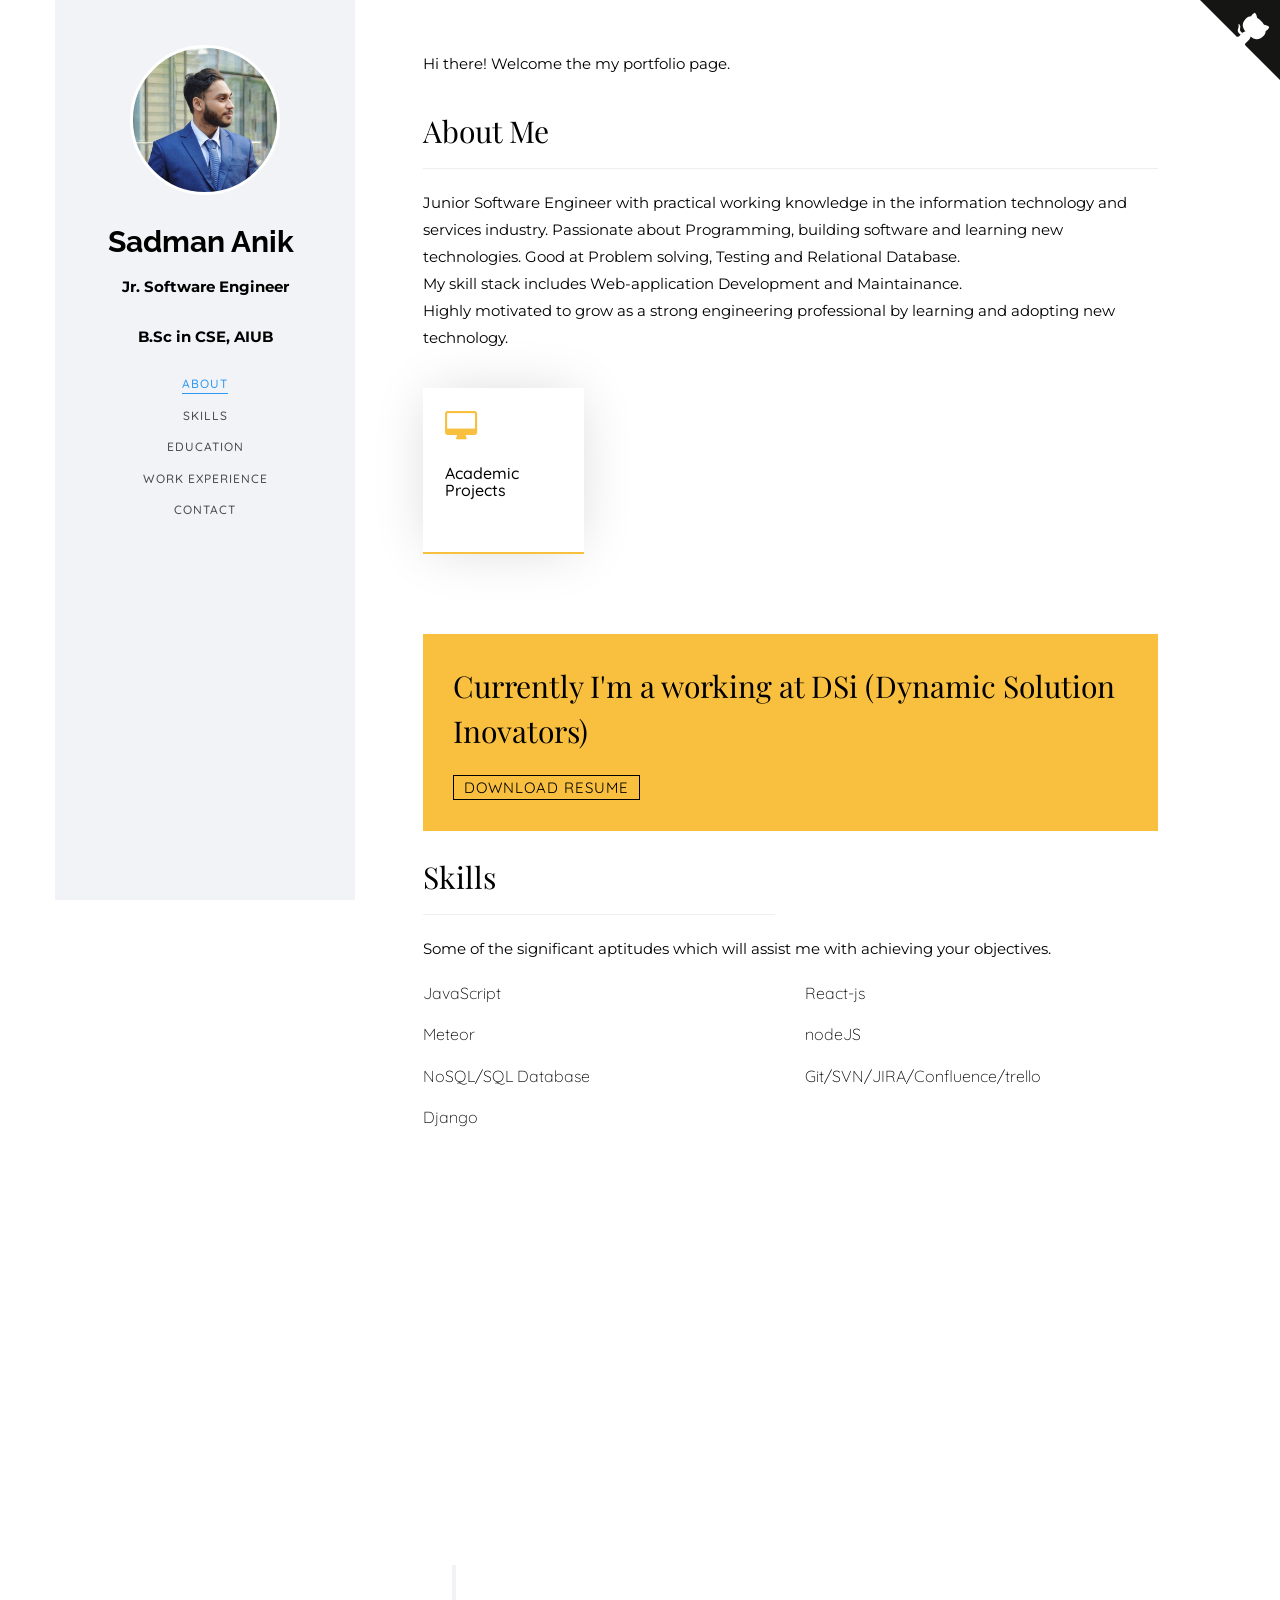
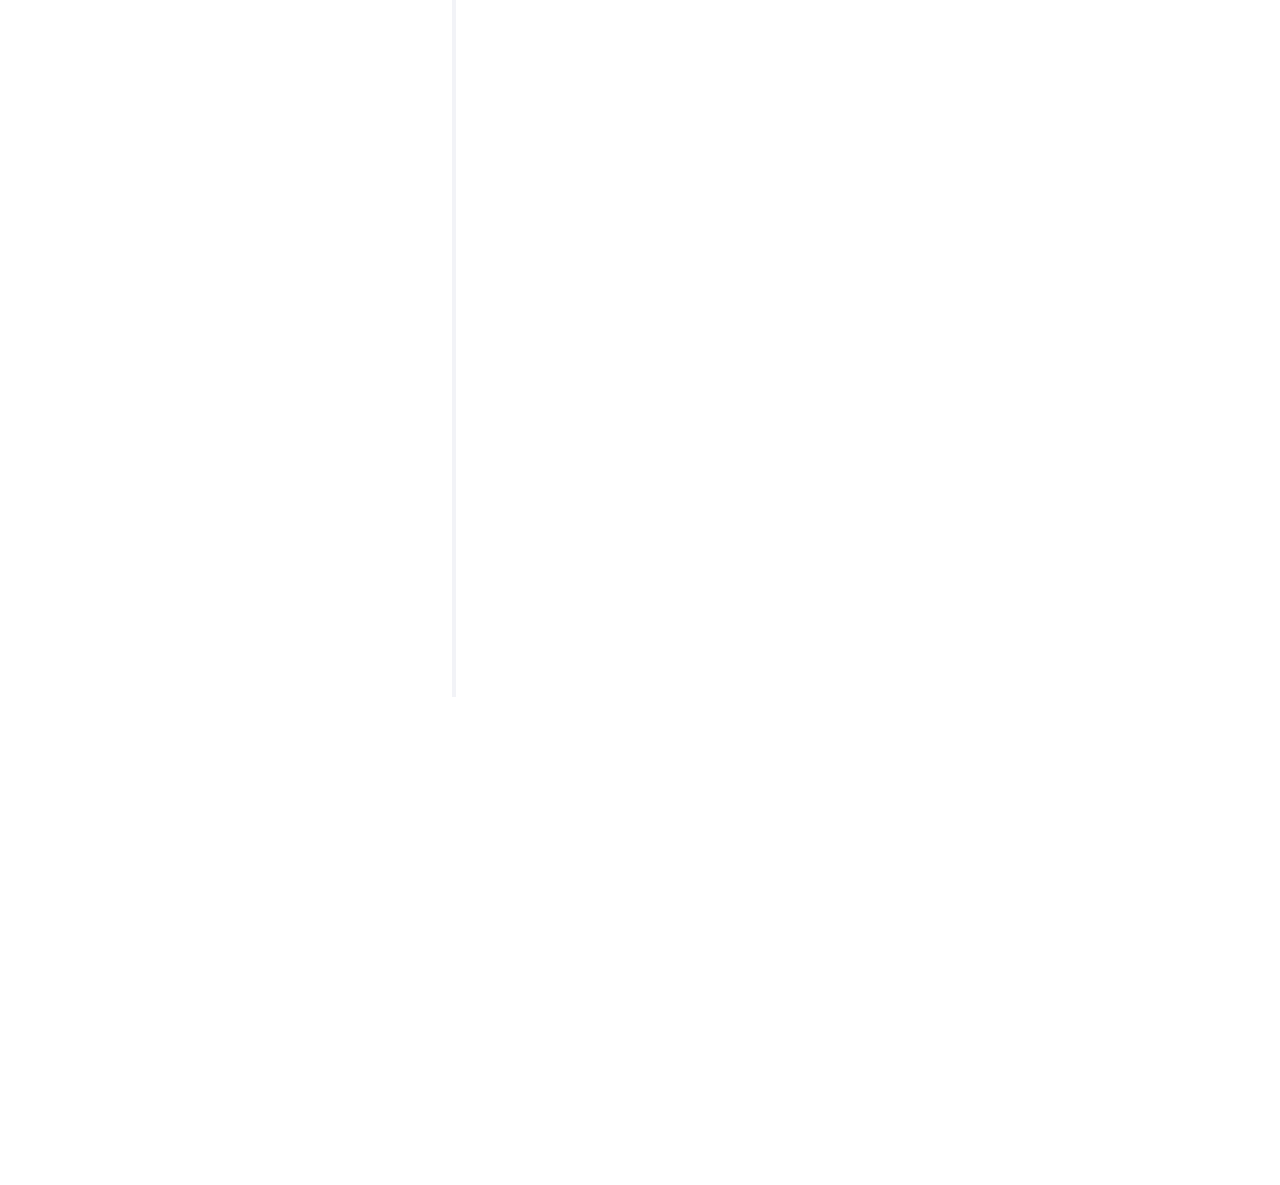
==== index.html @ 0f90f108 "Edited Version" ====
<!DOCTYPE HTML>
<html>

<head>
	<meta charset="utf-8">
	<meta http-equiv="X-UA-Compatible" content="IE=edge">
	<title>Sadman Anik - Portfolio</title>
	<meta name="viewport" content="width=device-width, initial-scale=1">
	<meta name="description" content="Portfolio webpage of Sadman Anik" />
	<meta name="keywords"
		content="portfolio,website,personal website,github,projects,computer science and engineering" />
	<meta name="author" content="Sadman Anik" />

	<!--Social Media icons-->
	<link rel="stylesheet" href="https://cdnjs.cloudflare.com/ajax/libs/font-awesome/4.7.0/css/font-awesome.min.css">

	<!-- Place favicon.ico and apple-touch-icon.png in the root directory -->
	<link rel="icon" type="image/png" href="logo.png">

	<link href="https://fonts.googleapis.com/css?family=Quicksand:300,400,500,700" rel="stylesheet">
	<link href="https://fonts.googleapis.com/css?family=Playfair+Display:400,400i,700" rel="stylesheet">
	<link href="https://fonts.googleapis.com/css?family=Montserrat|Open+Sans|Raleway&display=swap" rel="stylesheet">

	<!-- Animate.css -->
	<link rel="stylesheet" href="css/animate.css">
	<!-- Icomoon Icon Fonts-->
	<link rel="stylesheet" href="css/icomoon.css">
	<!-- Bootstrap  -->
	<link rel="stylesheet" href="css/bootstrap.css">
	<!-- Flexslider  -->
	<link rel="stylesheet" href="css/flexslider.css">
	<!-- Flaticons  -->
	<link rel="stylesheet" href="fonts/flaticon/font/flaticon.css">
	<!-- Theme style  -->
	<link rel="stylesheet" href="css/style.css">
	<!-- Modernizr JS -->
	<script src="js/modernizr-2.6.2.min.js"></script>

	<script async src="https://pagead2.googlesyndication.com/pagead/js/adsbygoogle.js"></script>
	<script>
		(adsbygoogle = window.adsbygoogle || []).push({
			google_ad_client: "ca-pub-5825421732371893",
			enable_page_level_ads: true
		});
	</script>

</head>

<body>
	<div id="colorlib-page">
		<div class="container-wrap">
			<a href="#" class="js-colorlib-nav-toggle colorlib-nav-toggle" data-toggle="collapse" data-target="#navbar"
				aria-expanded="false" aria-controls="navbar"><i></i></a>

			<!----Side bar--->
			<aside id="colorlib-aside" role="complementary" class="border js-fullheight">
				<div class="text-center">
					<div class="author-img" style="background-image: url(images/IMG_-wl1xai.jpg);"></div>
					<h1 id="colorlib-logo"><a href="https://sadmananik.github.io">Sadman Anik</a></h1>
					<p><strong>Jr. Software Engineer</strong></p>
					<p><strong>B.Sc in CSE, AIUB</strong></p>
				</div>
				<nav id="colorlib-main-menu" role="navigation" class="navbar">
					<div id="navbar" class="collapse">
						<ul>
							<li><a href="#" data-nav-section="about">About</a></li>
							<li><a href="#" data-nav-section="skills">Skills</a></li>
							<li><a href="#" data-nav-section="education">Education</a></li>
							<li><a href="#" data-nav-section="experience">Work Experience</a></li>
							<li><a href="#" data-nav-section="contact">Contact</a></li>
						</ul>
					</div>
				</nav>
			</aside>

			<!--- Github ribbon ----------->
			<a href="https://github.com/shafiulshaon" class="github-corner" aria-label="View source on GitHub"><svg
					width="80" height="80" viewBox="0 0 250 250"
					style="fill:#151513; color:#fff; position: absolute; top: 0; border: 0; right: 0;"
					aria-hidden="true">
					<path d="M0,0 L115,115 L130,115 L142,142 L250,250 L250,0 Z"></path>
					<path
						d="M128.3,109.0 C113.8,99.7 119.0,89.6 119.0,89.6 C122.0,82.7 120.5,78.6 120.5,78.6 C119.2,72.0 123.4,76.3 123.4,76.3 C127.3,80.9 125.5,87.3 125.5,87.3 C122.9,97.6 130.6,101.9 134.4,103.2"
						fill="currentColor" style="transform-origin: 130px 106px;" class="octo-arm"></path>
					<path
						d="M115.0,115.0 C114.9,115.1 118.7,116.5 119.8,115.4 L133.7,101.6 C136.9,99.2 139.9,98.4 142.2,98.6 C133.8,88.0 127.5,74.4 143.8,58.0 C148.5,53.4 154.0,51.2 159.7,51.0 C160.3,49.4 163.2,43.6 171.4,40.1 C171.4,40.1 176.1,42.5 178.8,56.2 C183.1,58.6 187.2,61.8 190.9,65.4 C194.5,69.0 197.7,73.2 200.1,77.6 C213.8,80.2 216.3,84.9 216.3,84.9 C212.7,93.1 206.9,96.0 205.4,96.6 C205.1,102.4 203.0,107.8 198.3,112.5 C181.9,128.9 168.3,122.5 157.7,114.1 C157.9,116.9 156.7,120.9 152.7,124.9 L141.0,136.5 C139.8,137.7 141.6,141.9 141.8,141.8 Z"
						fill="currentColor" class="octo-body"></path>
				</svg></a>
			<style>
				.github-corner:hover .octo-arm {
					animation: octocat-wave 560ms ease-in-out
				}

				@keyframes octocat-wave {

					0%,
					100% {
						transform: rotate(0)
					}

					20%,
					60% {
						transform: rotate(-25deg)
					}

					40%,
					80% {
						transform: rotate(10deg)
					}
				}

				@media (max-width:500px) {
					.github-corner:hover .octo-arm {
						animation: none
					}

					.github-corner .octo-arm {
						animation: octocat-wave 560ms ease-in-out
					}
				}
			</style>

			<!----- main page--------->
			<div id="colorlib-main">

				<!-------------------Intro--------------->
				<section class="colorlib-about" data-section="about">
					<div class="colorlib-narrow-content">
						<div class="row">
							<div class="col-md-12">
								<div class="row row-bottom-padded-sm animate-box" data-animate-effect="fadeInLeft">
									<div class="col-md-12" style="margin-bottom: -30px">
										<p style="margin-top: 20px;">Hi there! Welcome the my portfolio page.</p>
									</div>
								</div>
							</div>
						</div>
					</div>
				</section>

				<!---------------About me---------------------->
				<section class="colorlib-about" data-section="about">
					<div class="colorlib-narrow-content">
						<div class="row">
							<div class="col-md-12">
								<div class="row row-bottom-padded-sm animate-box" data-animate-effect="fadeInLeft">
									<div class="col-md-12">
										<div class="about-desc">
											<h2>About Me</h2>
											<hr>
											<p>Junior Software Engineer with practical working knowledge in the
												information technology and services industry.
												Passionate about Programming, building software and learning new
												technologies.
												Good at Problem solving, Testing and Relational Database.

												<br>My skill stack includes Web-application Development and Maintainance.
												<br>Highly motivated to grow as a strong engineering professional by
												learning and adopting new technology.</p>
										</div>
									</div>
								</div>
								<div class="row">
									<!-- <div class="col-md-3 animate-box" data-animate-effect="fadeInRight">
										<a href="pro-projects/pro-projects.html" target="_blank">
											<div class="services color-2">
												<span class="icon2"><i class="fa fa-code"></i></span>
												<h3>Professional Projects</h3>
											</div>
										</a>
									</div> -->
									<div class="col-md-3 animate-box" data-animate-effect="fadeInRight">
										<a href="aca-projects/aca-projects.html" target="_blank">
											<div class="services color-3">
												<span class="icon2"><i class="fa fa-desktop"></i></span>
												<h3>Academic Projects</h3>
											</div>
										</a>
									</div>
<!-- 									<div class="col-md-3 animate-box" data-animate-effect="fadeInRight">
										<a href="achievements/achievements.html" target="_blank">
											<div class="services color-4">
												<span class="icon2"><i class="fa fa-trophy"></i></span>
												<h3>All <br> Achievements</h3>
											</div>
										</a>
									</div> -->
									<!-- <div class="col-md-3 animate-box" data-animate-effect="fadeInRight">
										<a href="ml/ml.html" target="_blank">
											<div class="services color-1">
												<span class="icon2"><i class="fa fa-user"></i></span>
												<h3>Machine Learning</h3>
											</div>
										</a>
									</div> -->
								</div>
								<div class="row">
									<div class="col-md-12 animate-box" data-animate-effect="fadeInLeft">
										<div class="hire">
											<h2>Currently I'm a working at DSi (Dynamic Solution Inovators)</h2>
											<a href="Resume_sadmananik.pdf" class="btn-hire"
												style="text-align: center;" target="_blank">Download Resume</a>
										</div>
									</div>
								</div>
							</div>
						</div>
					</div>
				</section>

				<!------Skills---------------->

				<section class="colorlib-skills" data-section="skills">
					<div class="colorlib-narrow-content">
						<div class="row">
							<div class="col-md-6 col-md-offset-3 col-md-pull-3 animate-box"
								data-animate-effect="fadeInLeft">
								<!--	<span class="heading-meta">My Specialty</span> -->
								<h2>Skills</h2>
								<hr>
							</div>
						</div>
						<p>Some of the significant aptitudes which will assist me with achieving your objectives.</p>
						<div class="row">
							<div class="col-md-6 animate-box" data-animate-effect="fadeInLeft">
								<div class="progress-wrap">
									<h3>JavaScript</h3>
									<!-- <div class="progress">
										<div class="progress-bar color-1" role="progressbar" aria-valuenow="75"
											aria-valuemin="0" aria-valuemax="100" style="width:75%">
											<span>75%</span>
										</div>
									</div> -->
								</div>
							</div>
							<div class="col-md-6 animate-box" data-animate-effect="fadeInRight">
								<div class="progress-wrap">
									<h3>React-js</h3>
									<!-- <div class="progress">
										<div class="progress-bar color-2" role="progressbar" aria-valuenow="70"
											aria-valuemin="0" aria-valuemax="100" style="width:70%">
											<span>70%</span>
										</div>
									</div> -->
								</div>
							</div>
							<div class="col-md-6 animate-box" data-animate-effect="fadeInLeft">
								<div class="progress-wrap">
									<h3>Meteor</h3>
									<!-- <div class="progress">
										<div class="progress-bar color-3" role="progressbar" aria-valuenow="85"
											aria-valuemin="0" aria-valuemax="100" style="width:85%">
											<span>85%</span>
										</div>
									</div> -->
								</div>
							</div>
							<div class="col-md-6 animate-box" data-animate-effect="fadeInRight">
								<div class="progress-wrap">
									<h3>nodeJS</h3>
									<!-- <div class="progress">
										<div class="progress-bar color-4" role="progressbar" aria-valuenow="60"
											aria-valuemin="0" aria-valuemax="100" style="width:60%">
											<span>60%</span>
										</div>
									</div> -->
								</div>
							</div>
							<div class="col-md-6 animate-box" data-animate-effect="fadeInRight">
								<div class="progress-wrap">
									<h3>NoSQL/SQL Database</h3>
									<!-- <div class="progress">
										<div class="progress-bar color-6" role="progressbar" aria-valuenow="60"
											aria-valuemin="0" aria-valuemax="100" style="width:60%">
											<span>60%</span>
										</div>
									</div> -->
								</div>
							</div>
							<div class="col-md-6 animate-box" data-animate-effect="fadeInLeft">
								<div class="progress-wrap">
									<h3>Git/SVN/JIRA/Confluence/trello</h3>
									<!-- <div class="progress">
										<div class="progress-bar color-7" role="progressbar" aria-valuenow="90"
											aria-valuemin="0" aria-valuemax="100" style="width:90%">
											<span>90%</span>
										</div>
									</div> -->
								</div>
							</div>
							<div class="col-md-6 animate-box" data-animate-effect="fadeInRight">
								<div class="progress-wrap">
									<h3>Django</h3>
									<!-- <div class="progress">
										<div class="progress-bar color-3" role="progressbar" aria-valuenow="60"
											aria-valuemin="0" aria-valuemax="100" style="width:60%">
											<span>60%</span>
										</div>
									</div> -->
								</div>
							</div>
							<div class="col-md-6 animate-box" data-animate-effect="fadeInRight">
								<div class="progress-wrap">
									<h3>PHP</h3>
									<!-- <div class="progress">
										<div class="progress-bar color-3" role="progressbar" aria-valuenow="60"
											aria-valuemin="0" aria-valuemax="100" style="width:60%">
											<span>60%</span>
										</div>
									</div> -->
								</div>
							</div>
							<div class="col-md-6 animate-box" data-animate-effect="fadeInLeft">
								<div class="progress-wrap">
									<h3>C#</h3>
									<!-- <div class="progress">
										<div class="progress-bar color-5" role="progressbar" aria-valuenow="60"
											aria-valuemin="0" aria-valuemax="100" style="width:60%">
											<span>60%</span>
										</div>
									</div> -->
								</div>
							</div>
							<div class="col-md-6 animate-box" data-animate-effect="fadeInRight">
								<div class="progress-wrap">
									<h3>Java</h3>
									<!-- <div class="progress">
										<div class="progress-bar color-3" role="progressbar" aria-valuenow="60"
											aria-valuemin="0" aria-valuemax="100" style="width:60%">
											<span>60%</span>
										</div>
									</div> -->
								</div>
							</div>
						</div>
					</div>
				</section>


				<!---------Education----------------->

				<section class="colorlib-education" data-section="education">
					<div class="colorlib-narrow-content">
						<div class="row">
							<div class="col-md-6 col-md-offset-3 col-md-pull-3 animate-box"
								data-animate-effect="fadeInLeft">
								<h2>Education</h2>
								<hr>
							</div>
						</div>
						<div class="row">
							<div class="col-md-12 animate-box" data-animate-effect="fadeInLeft">
								<div class="fancy-collapse-panel">
									<div class="panel-group" id="accordion" role="tablist" aria-multiselectable="true">
										<div class="panel panel-default">
											<div class="panel-heading" role="tab" id="headingTwo">
												<h4 class="panel-title">
													<a class="collapsed" data-toggle="collapse" data-parent="#accordion"
														href="#collapseTwo" aria-expanded="false"
														aria-controls="collapseTwo">Bachelor Degree of Computer Science
														& Engineering
													</a>
												</h4>
											</div>
											<div id="collapseTwo" class="panel-collapse collapse" role="tabpanel"
												aria-labelledby="headingTwo">
												<div class="panel-body">
													<p>I have received my BSc degree in Computer Science and Engineering
														from <strong><a href="https://www.aiub.edu/">American
																International University-Bangladesh</a></strong>
														<br>
														<li>CGPA <strong> 3.83</strong> out of <strong>4.00</strong>
														</li>
														<li>Completed <strong>148</strong> credits
														</li>
														<li><strong>Graduated in</strong>  in AIUB 19th Convocation
														</li>
													</p>
												</div>
											</div>
										</div>

										<div class="panel panel-default">
											<div class="panel-heading" role="tab" id="headingFive">
												<h4 class="panel-title">
													<a class="collapsed" data-toggle="collapse" data-parent="#accordion"
														href="#collapseFive" aria-expanded="false"
														aria-controls="collapseFive">Secondary & Higher Secondary
														Education
													</a>
												</h4>
											</div>
											<div id="collapseFive" class="panel-collapse collapse" role="tabpanel"
												aria-labelledby="headingFive">
												<div class="panel-body">
													<p>Completed Higher Secondary (HSC) Level Education from Science <strong>
															Birshreshtha Munshi Abdur Rouf Public College</strong> under Dhaka
														Board
														major in Physics,
														Chemistry and Higher-Mathematics in the year of 2014.

														<br>
														<li>GPA <strong> 5.00</strong> out of <strong>5.00</strong>
														</li>

													</p>
													<p>Completed Secondary (SSC) Level Education from Science <strong>
															Dhamrai Hardinge High School, Dhamrai, Savar</strong> under Dhaka
														Board in 2012.

														<br>
														<li>GPA <strong> 5.00</strong> out of <strong>5.00</strong>
														</li>
													</p>

												</div>
											</div>
										</div>
									</div>
								</div>
							</div>
						</div>
					</div>
				</section>

				<!--------------Work Experience----------->

				<section class="colorlib-experience" data-section="experience">
					<div class="colorlib-narrow-content">
						<div class="row">
							<div class="col-md-6 col-md-offset-3 col-md-pull-3 animate-box"
								data-animate-effect="fadeInLeft">
								<h2>Work Experience</h2>
								<hr>
							</div>
						</div>
						<div class="row">
							<div class="col-md-12">
								<div class="timeline-centered">
								
							
									<article class="timeline-entry animate-box" data-animate-effect="fadeInRight">
										<div class="timeline-entry-inner">
											<div class="timeline-icon color-2">
												<i class="fa fa-globe"></i>
											</div>
											<div class="timeline-label">
												<h2><a href="http://dsinnovators.com/">Dynamic Solution Innovators Ltd.</a>
													<span>October 2019 - Current</span>
												</h2>
												<p><strong>Jr. Software Engineer</strong><br>
													<i>Duties/Responsibilities:</i><br>
													1. Development new requirement feature and maintanance.<br>
													2. Documented design document and release note using confluence.<br>
													3. Reviewed other team member's code to get a better sense.<br>
													4. Maintain work hour using JIRA. <br>
													5. Commit code using SVN version-control system. <br>
													6. Deploy and maintain project in internal server.
												</p>
												<p></p>
											</div>
										</div>
									</article>

									<article class="timeline-entry animate-box" data-animate-effect="fadeInRight">
										<div class="timeline-entry-inner">

											<div class="timeline-icon color-5">
												<i class="fa fa-user"></i>
											</div>

											<div class="timeline-label">
												<h2><a href="http://www.prolificanalyticsinc.com/">Prolific
														Analytics</a> <span>May 2019 - September
														2019</span></h2>
												<p><strong>Jr. Software Engineer</strong><br>
													<i>Duties/Responsibilities:</i><br>
													1. Development of back-end API applications and services using node.js and python.<br>
													2. Development of technical specifications and coding documentations
													for the projects.<br>
													3. Working with Business Analyst and Architects to develop
													applications based on project requirements.<br>
													4. Implementing the best coding practices to improve project
													effectiveness.<br>
													5. Participation in creating project plan and release plan.<br>
													6. Coordination with Tester to test and debug software applications.
												</p>
												<p></p>
											</div>
										</div>
									</article>

									<article class="timeline-entry begin animate-box"
										data-animate-effect="fadeInBottom">
										<div class="timeline-entry-inner">
											<div class="timeline-icon color-none">
											</div>
										</div>
									</article>
								</div>
							</div>
						</div>
					</div>
				</section>


				<!--------Contact---------->

				<section class="colorlib-contact" data-section="contact">
					<div class="colorlib-narrow-content">
						<div class="row">
							<div class="col-md-12">
								<div class="row row-bottom-padded-sm animate-box" data-animate-effect="fadeInLeft">
									<h2>Contact</h2>
									<hr>
									<p>For any further communication, please do not hesitate to contact me and
										send me an email
										at <strong><a
												href="mailto: shafiulshaon@gmail.com">sadmananik1@gmail.com</a></strong>
									</p>
								</div>
							</div>
						</div>
					</div>
				</section>


				<!------------Footer------------->

				<section class="colorlib-footer" data-section="footer">
					<div class="colorlib-narrow-content">
						<div class="row">
							<div class="col-md-12">
								<div class="row row-bottom-padded-sm animate-box" data-animate-effect="fadeInLeft">
									<div class="hire">
										<p style="text-align: center">
											<strong>Thank you for visiting my
												profile!</strong><br>
											You can also find me in the following
											media,</p>
										<div align=center>
											<!-- <link href="https://fonts.googleapis.com/css?family=Cookie"
												rel="stylesheet"><a class="bmc-button" target="_blank"
												href="https://www.buymeacoffee.com/r194dME8y"><img
													src="https://bmc-cdn.nyc3.digitaloceanspaces.com/BMC-button-images/BMC-btn-logo.svg"
													alt="Buy me a coffee"><span style="margin-left:5px">Buy me a
													coffee</span></a>
											<br><br> -->
											<p style="font-size: 30px; margin-bottom: 0px;">
												<a href="https://www.linkedin.com/in/sadman-anik/"
													style="color: black;" class="fa fa-linkedin"></a>
												&nbsp;&nbsp;&nbsp;&nbsp;
												<a href="https://github.com/sadmananik" style="color: black;"
													class="fa fa-github"></a> &nbsp;&nbsp;&nbsp;&nbsp;
												<a href="https://gitlab.com/sadmananik" style="color: black;"
													class="fa fa-gitlab"></a>
												&nbsp;&nbsp;&nbsp;&nbsp;
												<a href="https://www.facebook.com/sadman.anik2" style="color: black;"
													class="fa fa-facebook"></a></p>
										</div>
										<p style="text-align: center; margin-bottom: -20px;"><strong>2020 &copy; Sadman
												Anik</strong></p>
									</div>
								</div>
							</div>
						</div>
					</div>
				</section>

			</div><!-- end:colorlib-main -->
		</div><!-- end:container-wrap -->
	</div><!-- end:colorlib-page -->

	<!-- jQuery -->
	<script src="js/jquery.min.js"></script>
	<!-- jQuery Easing -->
	<script src="js/jquery.easing.1.3.js"></script>
	<!-- Bootstrap -->
	<script src="js/bootstrap.min.js"></script>
	<!-- Waypoints -->
	<script src="js/jquery.waypoints.min.js"></script>
	<!-- Flexslider -->
	<script src="js/jquery.flexslider-min.js"></script>
	<!-- Owl carousel -->
	<script src="js/owl.carousel.min.js"></script>
	<!-- Counters -->
	<script src="js/jquery.countTo.js"></script>


	<!-- MAIN JS -->
	<script src="js/main.js"></script>

</body>

</html>
---- css/icomoon.css ----
@font-face {
  font-family: 'icomoon';
  src:  url('fonts/icomoon.eot?6py85u');
  src:  url('fonts/icomoon.eot?6py85u#iefix') format('embedded-opentype'),
    url('fonts/icomoon.ttf?6py85u') format('truetype'),
    url('fonts/icomoon.woff?6py85u') format('woff'),
    url('fonts/icomoon.svg?6py85u#icomoon') format('svg');
  font-weight: normal;
  font-style: normal;
}

[class^="icon-"], [class*=" icon-"] {
  /* use !important to prevent issues with browser extensions that change fonts */
  font-family: 'icomoon' !important;
  speak: none;
  font-style: normal;
  font-weight: normal;
  font-variant: normal;
  text-transform: none;
  line-height: 1;

  /* Better Font Rendering =========== */
  -webkit-font-smoothing: antialiased;
  -moz-osx-font-smoothing: grayscale;
}

.icon-times:before {
  content: "\e930";
}
.icon-tick:before {
  content: "\e931";
}
.icon-plus:before {
  content: "\e932";
}
.icon-minus:before {
  content: "\e933";
}
.icon-equals:before {
  content: "\e934";
}
.icon-divide:before {
  content: "\e935";
}
.icon-chevron-right:before {
  content: "\e936";
}
.icon-chevron-left:before {
  content: "\e937";
}
.icon-arrow-right-thick:before {
  content: "\e938";
}
.icon-arrow-left-thick:before {
  content: "\e939";
}
.icon-th-small:before {
  content: "\e93a";
}
.icon-th-menu:before {
  content: "\e93b";
}
.icon-th-list:before {
  content: "\e93c";
}
.icon-th-large:before {
  content: "\e93d";
}
.icon-home:before {
  content: "\e93e";
}
.icon-arrow-forward:before {
  content: "\e93f";
}
.icon-arrow-back:before {
  content: "\e940";
}
.icon-rss:before {
  content: "\e941";
}
.icon-location:before {
  content: "\e942";
}
.icon-link:before {
  content: "\e943";
}
.icon-image:before {
  content: "\e944";
}
.icon-arrow-up-thick:before {
  content: "\e945";
}
.icon-arrow-down-thick:before {
  content: "\e946";
}
.icon-starburst:before {
  content: "\e947";
}
.icon-starburst-outline:before {
  content: "\e948";
}
.icon-star3:before {
  content: "\e949";
}
.icon-flow-children:before {
  content: "\e94a";
}
.icon-export:before {
  content: "\e94b";
}
.icon-delete2:before {
  content: "\e94c";
}
.icon-delete-outline:before {
  content: "\e94d";
}
.icon-cloud-storage:before {
  content: "\e94e";
}
.icon-wi-fi:before {
  content: "\e94f";
}
.icon-heart:before {
  content: "\e950";
}
.icon-flash:before {
  content: "\e951";
}
.icon-cancel:before {
  content: "\e952";
}
.icon-backspace:before {
  content: "\e953";
}
.icon-attachment:before {
  content: "\e954";
}
.icon-arrow-move:before {
  content: "\e955";
}
.icon-warning:before {
  content: "\e956";
}
.icon-user:before {
  content: "\e957";
}
.icon-radar:before {
  content: "\e958";
}
.icon-lock-open:before {
  content: "\e959";
}
.icon-lock-closed:before {
  content: "\e95a";
}
.icon-location-arrow:before {
  content: "\e95b";
}
.icon-info:before {
  content: "\e95c";
}
.icon-user-delete:before {
  content: "\e95d";
}
.icon-user-add:before {
  content: "\e95e";
}
.icon-media-pause:before {
  content: "\e95f";
}
.icon-group:before {
  content: "\e960";
}
.icon-chart-pie:before {
  content: "\e961";
}
.icon-chart-line:before {
  content: "\e962";
}
.icon-chart-bar:before {
  content: "\e963";
}
.icon-chart-area:before {
  content: "\e964";
}
.icon-video:before {
  content: "\e965";
}
.icon-point-of-interest:before {
  content: "\e966";
}
.icon-infinity:before {
  content: "\e967";
}
.icon-globe:before {
  content: "\e968";
}
.icon-eye:before {
  content: "\e969";
}
.icon-cog:before {
  content: "\e96a";
}
.icon-camera:before {
  content: "\e96b";
}
.icon-upload:before {
  content: "\e96c";
}
.icon-scissors:before {
  content: "\e96d";
}
.icon-refresh:before {
  content: "\e96e";
}
.icon-pin:before {
  content: "\e96f";
}
.icon-key:before {
  content: "\e970";
}
.icon-info-large:before {
  content: "\e971";
}
.icon-eject:before {
  content: "\e972";
}
.icon-download:before {
  content: "\e973";
}
.icon-zoom:before {
  content: "\e974";
}
.icon-zoom-out:before {
  content: "\e975";
}
.icon-zoom-in:before {
  content: "\e976";
}
.icon-sort-numerically:before {
  content: "\e977";
}
.icon-sort-alphabetically:before {
  content: "\e978";
}
.icon-input-checked:before {
  content: "\e979";
}
.icon-calender:before {
  content: "\e97a";
}
.icon-world2:before {
  content: "\e97b";
}
.icon-notes:before {
  content: "\e97c";
}
.icon-code:before {
  content: "\e97d";
}
.icon-arrow-sync:before {
  content: "\e97e";
}
.icon-arrow-shuffle:before {
  content: "\e97f";
}
.icon-arrow-repeat:before {
  content: "\e980";
}
.icon-arrow-minimise:before {
  content: "\e981";
}
.icon-arrow-maximise:before {
  content: "\e982";
}
.icon-arrow-loop:before {
  content: "\e983";
}
.icon-anchor:before {
  content: "\e984";
}
.icon-spanner:before {
  content: "\e985";
}
.icon-puzzle:before {
  content: "\e986";
}
.icon-power:before {
  content: "\e987";
}
.icon-plane:before {
  content: "\e988";
}
.icon-pi:before {
  content: "\e989";
}
.icon-phone:before {
  content: "\e98a";
}
.icon-microphone2:before {
  content: "\e98b";
}
.icon-media-rewind:before {
  content: "\e98c";
}
.icon-flag:before {
  content: "\e98d";
}
.icon-adjust-brightness:before {
  content: "\e98e";
}
.icon-waves:before {
  content: "\e98f";
}
.icon-social-twitter:before {
  content: "\e990";
}
.icon-social-facebook:before {
  content: "\e991";
}
.icon-social-dribbble:before {
  content: "\e992";
}
.icon-media-stop:before {
  content: "\e993";
}
.icon-media-record:before {
  content: "\e994";
}
.icon-media-play:before {
  content: "\e995";
}
.icon-media-fast-forward:before {
  content: "\e996";
}
.icon-media-eject:before {
  content: "\e997";
}
.icon-social-vimeo:before {
  content: "\e998";
}
.icon-social-tumbler:before {
  content: "\e999";
}
.icon-social-skype:before {
  content: "\e99a";
}
.icon-social-pinterest:before {
  content: "\e99b";
}
.icon-social-linkedin:before {
  content: "\e99c";
}
.icon-social-last-fm:before {
  content: "\e99d";
}
.icon-social-github:before {
  content: "\e99e";
}
.icon-social-flickr:before {
  content: "\e99f";
}
.icon-at:before {
  content: "\e9a0";
}
.icon-times-outline:before {
  content: "\e9a1";
}
.icon-plus-outline:before {
  content: "\e9a2";
}
.icon-minus-outline:before {
  content: "\e9a3";
}
.icon-tick-outline:before {
  content: "\e9a4";
}
.icon-th-large-outline:before {
  content: "\e9a5";
}
.icon-equals-outline:before {
  content: "\e9a6";
}
.icon-divide-outline:before {
  content: "\e9a7";
}
.icon-chevron-right-outline:before {
  content: "\e9a8";
}
.icon-chevron-left-outline:before {
  content: "\e9a9";
}
.icon-arrow-right-outline:before {
  content: "\e9aa";
}
.icon-arrow-left-outline:before {
  content: "\e9ab";
}
.icon-th-small-outline:before {
  content: "\e9ac";
}
.icon-th-menu-outline:before {
  content: "\e9ad";
}
.icon-th-list-outline:before {
  content: "\e9ae";
}
.icon-news2:before {
  content: "\e9b1";
}
.icon-home-outline:before {
  content: "\e9b2";
}
.icon-arrow-up-outline:before {
  content: "\e9b3";
}
.icon-arrow-forward-outline:before {
  content: "\e9b4";
}
.icon-arrow-down-outline:before {
  content: "\e9b5";
}
.icon-arrow-back-outline:before {
  content: "\e9b6";
}
.icon-trash3:before {
  content: "\e9b7";
}
.icon-rss-outline:before {
  content: "\e9b8";
}
.icon-message:before {
  content: "\e9b9";
}
.icon-location-outline:before {
  content: "\e9ba";
}
.icon-link-outline:before {
  content: "\e9bb";
}
.icon-image-outline:before {
  content: "\e9bc";
}
.icon-export-outline:before {
  content: "\e9bd";
}
.icon-cross:before {
  content: "\e9be";
}
.icon-wi-fi-outline:before {
  content: "\e9bf";
}
.icon-star-outline:before {
  content: "\e9c0";
}
.icon-media-pause-outline:before {
  content: "\e9c1";
}
.icon-mail:before {
  content: "\e9c2";
}
.icon-heart-outline:before {
  content: "\e9c3";
}
.icon-flash-outline:before {
  content: "\e9c4";
}
.icon-cancel-outline:before {
  content: "\e9c5";
}
.icon-beaker:before {
  content: "\e9c6";
}
.icon-arrow-move-outline:before {
  content: "\e9c7";
}
.icon-watch2:before {
  content: "\e9c8";
}
.icon-warning-outline:before {
  content: "\e9c9";
}
.icon-time:before {
  content: "\e9ca";
}
.icon-radar-outline:before {
  content: "\e9cb";
}
.icon-lock-open-outline:before {
  content: "\e9cc";
}
.icon-location-arrow-outline:before {
  content: "\e9cd";
}
.icon-info-outline:before {
  content: "\e9ce";
}
.icon-backspace-outline:before {
  content: "\e9cf";
}
.icon-attachment-outline:before {
  content: "\e9d0";
}
.icon-user-outline:before {
  content: "\e9d1";
}
.icon-user-delete-outline:before {
  content: "\e9d2";
}
.icon-user-add-outline:before {
  content: "\e9d3";
}
.icon-lock-closed-outline:before {
  content: "\e9d4";
}
.icon-group-outline:before {
  content: "\e9d5";
}
.icon-chart-pie-outline:before {
  content: "\e9d6";
}
.icon-chart-line-outline:before {
  content: "\e9d7";
}
.icon-chart-bar-outline:before {
  content: "\e9d8";
}
.icon-chart-area-outline:before {
  content: "\e9d9";
}
.icon-video-outline:before {
  content: "\e9da";
}
.icon-point-of-interest-outline:before {
  content: "\e9db";
}
.icon-map:before {
  content: "\e9dc";
}
.icon-key-outline:before {
  content: "\e9dd";
}
.icon-infinity-outline:before {
  content: "\e9de";
}
.icon-globe-outline:before {
  content: "\e9df";
}
.icon-eye-outline:before {
  content: "\e9e0";
}
.icon-cog-outline:before {
  content: "\e9e1";
}
.icon-camera-outline:before {
  content: "\e9e2";
}
.icon-upload-outline:before {
  content: "\e9e3";
}
.icon-support:before {
  content: "\e9e4";
}
.icon-scissors-outline:before {
  content: "\e9e5";
}
.icon-refresh-outline:before {
  content: "\e9e6";
}
.icon-info-large-outline:before {
  content: "\e9e7";
}
.icon-eject-outline:before {
  content: "\e9e8";
}
.icon-download-outline:before {
  content: "\e9e9";
}
.icon-battery-mid:before {
  content: "\e9ea";
}
.icon-battery-low:before {
  content: "\e9eb";
}
.icon-battery-high:before {
  content: "\e9ec";
}
.icon-zoom-outline:before {
  content: "\e9ed";
}
.icon-zoom-out-outline:before {
  content: "\e9ee";
}
.icon-zoom-in-outline:before {
  content: "\e9ef";
}
.icon-tag3:before {
  content: "\e9f0";
}
.icon-tabs-outline:before {
  content: "\e9f1";
}
.icon-pin-outline:before {
  content: "\e9f2";
}
.icon-message-typing:before {
  content: "\e9f3";
}
.icon-directions:before {
  content: "\e9f4";
}
.icon-battery-full:before {
  content: "\e9f5";
}
.icon-battery-charge:before {
  content: "\e9f6";
}
.icon-pipette:before {
  content: "\e9f7";
}
.icon-pencil:before {
  content: "\e9f8";
}
.icon-folder:before {
  content: "\e9f9";
}
.icon-folder-delete:before {
  content: "\e9fa";
}
.icon-folder-add:before {
  content: "\e9fb";
}
.icon-edit:before {
  content: "\e9fc";
}
.icon-document:before {
  content: "\e9fd";
}
.icon-document-delete:before {
  content: "\e9fe";
}
.icon-document-add:before {
  content: "\e9ff";
}
.icon-brush:before {
  content: "\ea00";
}
.icon-thumbs-up:before {
  content: "\ea01";
}
.icon-thumbs-down:before {
  content: "\ea02";
}
.icon-pen:before {
  content: "\ea03";
}
.icon-sort-numerically-outline:before {
  content: "\ea04";
}
.icon-sort-alphabetically-outline:before {
  content: "\ea05";
}
.icon-social-last-fm-circular:before {
  content: "\ea06";
}
.icon-social-github-circular:before {
  content: "\ea07";
}
.icon-compass:before {
  content: "\ea08";
}
.icon-bookmark:before {
  content: "\ea09";
}
.icon-input-checked-outline:before {
  content: "\ea0a";
}
.icon-code-outline:before {
  content: "\ea0b";
}
.icon-calender-outline:before {
  content: "\ea0c";
}
.icon-business-card:before {
  content: "\ea0d";
}
.icon-arrow-up:before {
  content: "\ea0e";
}
.icon-arrow-sync-outline:before {
  content: "\ea0f";
}
.icon-arrow-right:before {
  content: "\ea10";
}
.icon-arrow-repeat-outline:before {
  content: "\ea11";
}
.icon-arrow-loop-outline:before {
  content: "\ea12";
}
.icon-arrow-left:before {
  content: "\ea13";
}
.icon-flow-switch:before {
  content: "\ea14";
}
.icon-flow-parallel:before {
  content: "\ea15";
}
.icon-flow-merge:before {
  content: "\ea16";
}
.icon-document-text:before {
  content: "\ea17";
}
.icon-clipboard:before {
  content: "\ea18";
}
.icon-calculator:before {
  content: "\ea19";
}
.icon-arrow-minimise-outline:before {
  content: "\ea1a";
}
.icon-arrow-maximise-outline:before {
  content: "\ea1b";
}
.icon-arrow-down:before {
  content: "\ea1c";
}
.icon-gift:before {
  content: "\ea1d";
}
.icon-film:before {
  content: "\ea1e";
}
.icon-database:before {
  content: "\ea1f";
}
.icon-bell:before {
  content: "\ea20";
}
.icon-anchor-outline:before {
  content: "\ea21";
}
.icon-adjust-contrast:before {
  content: "\ea22";
}
.icon-world-outline:before {
  content: "\ea23";
}
.icon-shopping-bag:before {
  content: "\ea24";
}
.icon-power-outline:before {
  content: "\ea25";
}
.icon-notes-outline:before {
  content: "\ea26";
}
.icon-device-tablet:before {
  content: "\ea27";
}
.icon-device-phone:before {
  content: "\ea28";
}
.icon-device-laptop:before {
  content: "\ea29";
}
.icon-device-desktop:before {
  content: "\ea2a";
}
.icon-briefcase:before {
  content: "\ea2b";
}
.icon-stopwatch:before {
  content: "\ea2c";
}
.icon-spanner-outline:before {
  content: "\ea2d";
}
.icon-puzzle-outline:before {
  content: "\ea2e";
}
.icon-printer:before {
  content: "\ea2f";
}
.icon-pi-outline:before {
  content: "\ea30";
}
.icon-lightbulb:before {
  content: "\ea31";
}
.icon-flag-outline:before {
  content: "\ea32";
}
.icon-contacts:before {
  content: "\ea33";
}
.icon-archive2:before {
  content: "\ea34";
}
.icon-weather-stormy:before {
  content: "\ea35";
}
.icon-weather-shower:before {
  content: "\ea36";
}
.icon-weather-partly-sunny:before {
  content: "\ea37";
}
.icon-weather-downpour:before {
  content: "\ea38";
}
.icon-weather-cloudy:before {
  content: "\ea39";
}
.icon-plane-outline:before {
  content: "\ea3a";
}
.icon-phone-outline:before {
  content: "\ea3b";
}
.icon-microphone-outline:before {
  content: "\ea3c";
}
.icon-weather-windy:before {
  content: "\ea3d";
}
.icon-weather-windy-cloudy:before {
  content: "\ea3e";
}
.icon-weather-sunny:before {
  content: "\ea3f";
}
.icon-weather-snow:before {
  content: "\ea40";
}
.icon-weather-night:before {
  content: "\ea41";
}
.icon-media-stop-outline:before {
  content: "\ea42";
}
.icon-media-rewind-outline:before {
  content: "\ea43";
}
.icon-media-record-outline:before {
  content: "\ea44";
}
.icon-media-play-outline:before {
  content: "\ea45";
}
.icon-media-fast-forward-outline:before {
  content: "\ea46";
}
.icon-media-eject-outline:before {
  content: "\ea47";
}
.icon-wine:before {
  content: "\ea48";
}
.icon-waves-outline:before {
  content: "\ea49";
}
.icon-ticket:before {
  content: "\ea4a";
}
.icon-tags:before {
  content: "\ea4b";
}
.icon-plug:before {
  content: "\ea4c";
}
.icon-headphones:before {
  content: "\ea4d";
}
.icon-credit-card:before {
  content: "\ea4e";
}
.icon-coffee:before {
  content: "\ea4f";
}
.icon-book:before {
  content: "\ea50";
}
.icon-beer:before {
  content: "\ea51";
}
.icon-volume2:before {
  content: "\ea52";
}
.icon-volume-up:before {
  content: "\ea53";
}
.icon-volume-mute:before {
  content: "\ea54";
}
.icon-volume-down:before {
  content: "\ea55";
}
.icon-social-vimeo-circular:before {
  content: "\ea56";
}
.icon-social-twitter-circular:before {
  content: "\ea57";
}
.icon-social-pinterest-circular:before {
  content: "\ea58";
}
.icon-social-linkedin-circular:before {
  content: "\ea59";
}
.icon-social-facebook-circular:before {
  content: "\ea5a";
}
.icon-social-dribbble-circular:before {
  content: "\ea5b";
}
.icon-tree:before {
  content: "\ea5c";
}
.icon-thermometer2:before {
  content: "\ea5d";
}
.icon-social-tumbler-circular:before {
  content: "\ea5e";
}
.icon-social-skype-outline:before {
  content: "\ea5f";
}
.icon-social-flickr-circular:before {
  content: "\ea60";
}
.icon-social-at-circular:before {
  content: "\ea61";
}
.icon-shopping-cart:before {
  content: "\ea62";
}
.icon-messages:before {
  content: "\ea63";
}
.icon-leaf:before {
  content: "\ea64";
}
.icon-feather:before {
  content: "\ea65";
}
.icon-eye2:before {
  content: "\e064";
}
.icon-paper-clip:before {
  content: "\e065";
}
.icon-mail5:before {
  content: "\e066";
}
.icon-toggle:before {
  content: "\e067";
}
.icon-layout:before {
  content: "\e068";
}
.icon-link2:before {
  content: "\e069";
}
.icon-bell2:before {
  content: "\e06a";
}
.icon-lock3:before {
  content: "\e06b";
}
.icon-unlock:before {
  content: "\e06c";
}
.icon-ribbon2:before {
  content: "\e06d";
}
.icon-image2:before {
  content: "\e06e";
}
.icon-signal:before {
  content: "\e06f";
}
.icon-target3:before {
  content: "\e070";
}
.icon-clipboard3:before {
  content: "\e071";
}
.icon-clock3:before {
  content: "\e072";
}
.icon-watch:before {
  content: "\e073";
}
.icon-air-play:before {
  content: "\e074";
}
.icon-camera3:before {
  content: "\e075";
}
.icon-video2:before {
  content: "\e076";
}
.icon-disc:before {
  content: "\e077";
}
.icon-printer3:before {
  content: "\e078";
}
.icon-monitor:before {
  content: "\e079";
}
.icon-server:before {
  content: "\e07a";
}
.icon-cog2:before {
  content: "\e07b";
}
.icon-heart3:before {
  content: "\e07c";
}
.icon-paragraph:before {
  content: "\e07d";
}
.icon-align-justify:before {
  content: "\e07e";
}
.icon-align-left:before {
  content: "\e07f";
}
.icon-align-center:before {
  content: "\e080";
}
.icon-align-right:before {
  content: "\e081";
}
.icon-book2:before {
  content: "\e082";
}
.icon-layers2:before {
  content: "\e083";
}
.icon-stack2:before {
  content: "\e084";
}
.icon-stack-2:before {
  content: "\e085";
}
.icon-paper:before {
  content: "\e086";
}
.icon-paper-stack:before {
  content: "\e087";
}
.icon-search3:before {
  content: "\e088";
}
.icon-zoom-in2:before {
  content: "\e089";
}
.icon-zoom-out2:before {
  content: "\e08a";
}
.icon-reply2:before {
  content: "\e08b";
}
.icon-circle-plus:before {
  content: "\e08c";
}
.icon-circle-minus:before {
  content: "\e08d";
}
.icon-circle-check:before {
  content: "\e08e";
}
.icon-circle-cross:before {
  content: "\e08f";
}
.icon-square-plus:before {
  content: "\e090";
}
.icon-square-minus:before {
  content: "\e091";
}
.icon-square-check:before {
  content: "\e092";
}
.icon-square-cross:before {
  content: "\e093";
}
.icon-microphone:before {
  content: "\e094";
}
.icon-record:before {
  content: "\e095";
}
.icon-skip-back:before {
  content: "\e096";
}
.icon-rewind:before {
  content: "\e097";
}
.icon-play4:before {
  content: "\e098";
}
.icon-pause3:before {
  content: "\e099";
}
.icon-stop3:before {
  content: "\e09a";
}
.icon-fast-forward:before {
  content: "\e09b";
}
.icon-skip-forward:before {
  content: "\e09c";
}
.icon-shuffle2:before {
  content: "\e09d";
}
.icon-repeat:before {
  content: "\e09e";
}
.icon-folder2:before {
  content: "\e09f";
}
.icon-umbrella:before {
  content: "\e0a0";
}
.icon-moon:before {
  content: "\e0a1";
}
.icon-thermometer:before {
  content: "\e0a2";
}
.icon-drop:before {
  content: "\e0a3";
}
.icon-sun2:before {
  content: "\e0a4";
}
.icon-cloud3:before {
  content: "\e0a5";
}
.icon-cloud-upload2:before {
  content: "\e0a6";
}
.icon-cloud-download2:before {
  content: "\e0a7";
}
.icon-upload4:before {
  content: "\e0a8";
}
.icon-download4:before {
  content: "\e0a9";
}
.icon-location3:before {
  content: "\e0aa";
}
.icon-location-2:before {
  content: "\e0ab";
}
.icon-map3:before {
  content: "\e0ac";
}
.icon-battery:before {
  content: "\e0ad";
}
.icon-head:before {
  content: "\e0ae";
}
.icon-briefcase3:before {
  content: "\e0af";
}
.icon-speech-bubble:before {
  content: "\e0b0";
}
.icon-anchor2:before {
  content: "\e0b1";
}
.icon-globe2:before {
  content: "\e0b2";
}
.icon-box:before {
  content: "\e0b3";
}
.icon-reload:before {
  content: "\e0b4";
}
.icon-share3:before {
  content: "\e0b5";
}
.icon-marquee:before {
  content: "\e0b6";
}
.icon-marquee-plus:before {
  content: "\e0b7";
}
.icon-marquee-minus:before {
  content: "\e0b8";
}
.icon-tag:before {
  content: "\e0b9";
}
.icon-power2:before {
  content: "\e0ba";
}
.icon-command2:before {
  content: "\e0bb";
}
.icon-alt:before {
  content: "\e0bc";
}
.icon-esc:before {
  content: "\e0bd";
}
.icon-bar-graph:before {
  content: "\e0be";
}
.icon-bar-graph-2:before {
  content: "\e0bf";
}
.icon-pie-graph:before {
  content: "\e0c0";
}
.icon-star:before {
  content: "\e0c1";
}
.icon-arrow-left3:before {
  content: "\e0c2";
}
.icon-arrow-right3:before {
  content: "\e0c3";
}
.icon-arrow-up3:before {
  content: "\e0c4";
}
.icon-arrow-down3:before {
  content: "\e0c5";
}
.icon-volume:before {
  content: "\e0c6";
}
.icon-mute:before {
  content: "\e0c7";
}
.icon-content-right:before {
  content: "\e100";
}
.icon-content-left:before {
  content: "\e101";
}
.icon-grid2:before {
  content: "\e102";
}
.icon-grid-2:before {
  content: "\e103";
}
.icon-columns:before {
  content: "\e104";
}
.icon-loader:before {
  content: "\e105";
}
.icon-bag:before {
  content: "\e106";
}
.icon-ban:before {
  content: "\e107";
}
.icon-flag3:before {
  content: "\e108";
}
.icon-trash:before {
  content: "\e109";
}
.icon-expand2:before {
  content: "\e110";
}
.icon-contract:before {
  content: "\e111";
}
.icon-maximize:before {
  content: "\e112";
}
.icon-minimize:before {
  content: "\e113";
}
.icon-plus2:before {
  content: "\e114";
}
.icon-minus2:before {
  content: "\e115";
}
.icon-check:before {
  content: "\e116";
}
.icon-cross2:before {
  content: "\e117";
}
.icon-move:before {
  content: "\e118";
}
.icon-delete:before {
  content: "\e119";
}
.icon-menu5:before {
  content: "\e120";
}
.icon-archive:before {
  content: "\e121";
}
.icon-inbox:before {
  content: "\e122";
}
.icon-outbox:before {
  content: "\e123";
}
.icon-file:before {
  content: "\e124";
}
.icon-file-add:before {
  content: "\e125";
}
.icon-file-subtract:before {
  content: "\e126";
}
.icon-help:before {
  content: "\e127";
}
.icon-open:before {
  content: "\e128";
}
.icon-ellipsis:before {
  content: "\e129";
}
.icon-heart4:before {
  content: "\e900";
}
.icon-cloud4:before {
  content: "\e901";
}
.icon-star2:before {
  content: "\e902";
}
.icon-tv2:before {
  content: "\e903";
}
.icon-sound:before {
  content: "\e904";
}
.icon-video3:before {
  content: "\e905";
}
.icon-trash2:before {
  content: "\e906";
}
.icon-user2:before {
  content: "\e907";
}
.icon-key3:before {
  content: "\e908";
}
.icon-search4:before {
  content: "\e909";
}
.icon-settings:before {
  content: "\e90a";
}
.icon-camera4:before {
  content: "\e90b";
}
.icon-tag2:before {
  content: "\e90c";
}
.icon-lock4:before {
  content: "\e90d";
}
.icon-bulb:before {
  content: "\e90e";
}
.icon-pen2:before {
  content: "\e90f";
}
.icon-diamond:before {
  content: "\e910";
}
.icon-display2:before {
  content: "\e911";
}
.icon-location4:before {
  content: "\e912";
}
.icon-eye3:before {
  content: "\e913";
}
.icon-bubble3:before {
  content: "\e914";
}
.icon-stack3:before {
  content: "\e915";
}
.icon-cup:before {
  content: "\e916";
}
.icon-phone3:before {
  content: "\e917";
}
.icon-news:before {
  content: "\e918";
}
.icon-mail6:before {
  content: "\e919";
}
.icon-like:before {
  content: "\e91a";
}
.icon-photo:before {
  content: "\e91b";
}
.icon-note:before {
  content: "\e91c";
}
.icon-clock4:before {
  content: "\e91d";
}
.icon-paperplane:before {
  content: "\e91e";
}
.icon-params:before {
  content: "\e91f";
}
.icon-banknote:before {
  content: "\e920";
}
.icon-data:before {
  content: "\e921";
}
.icon-music2:before {
  content: "\e922";
}
.icon-megaphone2:before {
  content: "\e923";
}
.icon-study:before {
  content: "\e924";
}
.icon-lab2:before {
  content: "\e925";
}
.icon-food:before {
  content: "\e926";
}
.icon-t-shirt:before {
  content: "\e927";
}
.icon-fire2:before {
  content: "\e928";
}
.icon-clip:before {
  content: "\e929";
}
.icon-shop:before {
  content: "\e92a";
}
.icon-calendar3:before {
  content: "\e92b";
}
.icon-wallet2:before {
  content: "\e92c";
}
.icon-vynil:before {
  content: "\e92d";
}
.icon-truck2:before {
  content: "\e92e";
}
.icon-world:before {
  content: "\e92f";
}
.icon-spinner6:before {
  content: "\e9af";
}
.icon-spinner7:before {
  content: "\e9b0";
}
.icon-amazon:before {
  content: "\eab7";
}
.icon-google:before {
  content: "\eab8";
}
.icon-google2:before {
  content: "\eab9";
}
.icon-google3:before {
  content: "\eaba";
}
.icon-google-plus:before {
  content: "\eabb";
}
.icon-google-plus2:before {
  content: "\eabc";
}
.icon-google-plus3:before {
  content: "\eabd";
}
.icon-hangouts:before {
  content: "\eabe";
}
.icon-google-drive:before {
  content: "\eabf";
}
.icon-facebook2:before {
  content: "\eac0";
}
.icon-facebook22:before {
  content: "\eac1";
}
.icon-instagram:before {
  content: "\eac2";
}
.icon-whatsapp:before {
  content: "\eac3";
}
.icon-spotify:before {
  content: "\eac4";
}
.icon-telegram:before {
  content: "\eac5";
}
.icon-twitter2:before {
  content: "\eac6";
}
.icon-vine:before {
  content: "\eac7";
}
.icon-vk:before {
  content: "\eac8";
}
.icon-renren:before {
  content: "\eac9";
}
.icon-sina-weibo:before {
  content: "\eaca";
}
.icon-rss2:before {
  content: "\eacb";
}
.icon-rss22:before {
  content: "\eacc";
}
.icon-youtube:before {
  content: "\eacd";
}
.icon-youtube2:before {
  content: "\eace";
}
.icon-twitch:before {
  content: "\eacf";
}
.icon-vimeo:before {
  content: "\ead0";
}
.icon-vimeo2:before {
  content: "\ead1";
}
.icon-lanyrd:before {
  content: "\ead2";
}
.icon-flickr:before {
  content: "\ead3";
}
.icon-flickr2:before {
  content: "\ead4";
}
.icon-flickr3:before {
  content: "\ead5";
}
.icon-flickr4:before {
  content: "\ead6";
}
.icon-dribbble2:before {
  content: "\ead7";
}
.icon-behance:before {
  content: "\ead8";
}
.icon-behance2:before {
  content: "\ead9";
}
.icon-deviantart:before {
  content: "\eada";
}
.icon-500px:before {
  content: "\eadb";
}
.icon-steam:before {
  content: "\eadc";
}
.icon-steam2:before {
  content: "\eadd";
}
.icon-dropbox:before {
  content: "\eade";
}
.icon-onedrive:before {
  content: "\eadf";
}
.icon-github:before {
  content: "\eae0";
}
.icon-npm:before {
  content: "\eae1";
}
.icon-basecamp:before {
  content: "\eae2";
}
.icon-trello:before {
  content: "\eae3";
}
.icon-wordpress:before {
  content: "\eae4";
}
.icon-joomla:before {
  content: "\eae5";
}
.icon-ello:before {
  content: "\eae6";
}
.icon-blogger:before {
  content: "\eae7";
}
.icon-blogger2:before {
  content: "\eae8";
}
.icon-tumblr2:before {
  content: "\eae9";
}
.icon-tumblr22:before {
  content: "\eaea";
}
.icon-yahoo:before {
  content: "\eaeb";
}
.icon-yahoo2:before {
  content: "\eaec";
}
.icon-tux:before {
  content: "\eaed";
}
.icon-appleinc:before {
  content: "\eaee";
}
.icon-finder:before {
  content: "\eaef";
}
.icon-android:before {
  content: "\eaf0";
}
.icon-windows:before {
  content: "\eaf1";
}
.icon-windows8:before {
  content: "\eaf2";
}
.icon-soundcloud:before {
  content: "\eaf3";
}
.icon-soundcloud2:before {
  content: "\eaf4";
}
.icon-skype:before {
  content: "\eaf5";
}
.icon-reddit:before {
  content: "\eaf6";
}
.icon-hackernews:before {
  content: "\eaf7";
}
.icon-wikipedia:before {
  content: "\eaf8";
}
.icon-linkedin2:before {
  content: "\eaf9";
}
.icon-linkedin22:before {
  content: "\eafa";
}
.icon-lastfm:before {
  content: "\eafb";
}
.icon-lastfm2:before {
  content: "\eafc";
}
.icon-delicious:before {
  content: "\eafd";
}
.icon-stumbleupon:before {
  content: "\eafe";
}
.icon-stumbleupon2:before {
  content: "\eaff";
}
.icon-stackoverflow:before {
  content: "\eb00";
}
.icon-pinterest:before {
  content: "\eb01";
}
.icon-pinterest2:before {
  content: "\eb02";
}
.icon-xing:before {
  content: "\eb03";
}
.icon-xing2:before {
  content: "\eb04";
}
.icon-flattr:before {
  content: "\eb05";
}
.icon-foursquare:before {
  content: "\eb06";
}
.icon-yelp:before {
  content: "\eb07";
}
.icon-paypal:before {
  content: "\eb08";
}
.icon-chrome:before {
  content: "\eb09";
}
.icon-firefox:before {
  content: "\eb0a";
}
.icon-IE:before {
  content: "\eb0b";
}
.icon-edge:before {
  content: "\eb0c";
}
.icon-safari:before {
  content: "\eb0d";
}
.icon-opera:before {
  content: "\eb0e";
}
.icon-file-pdf:before {
  content: "\eb0f";
}
.icon-file-openoffice:before {
  content: "\eb10";
}
.icon-file-word:before {
  content: "\eb11";
}
.icon-file-excel:before {
  content: "\eb12";
}
.icon-libreoffice:before {
  content: "\eb13";
}
.icon-html-five:before {
  content: "\eb14";
}
.icon-html-five2:before {
  content: "\eb15";
}
.icon-css3:before {
  content: "\eb16";
}
.icon-git:before {
  content: "\eb17";
}
.icon-codepen:before {
  content: "\eb18";
}
.icon-svg:before {
  content: "\eb19";
}
.icon-IcoMoon:before {
  content: "\eb1a";
}
---- fonts/flaticon/font/flaticon.css ----
.flaticons-solid:before {
  font-family: "FlatIcons Solid";
  speak: none;
  font-style: normal;
  font-weight: normal;
  line-height: 1;
  -webkit-font-smoothing: antialiased; }
  
.flaticons-stroke:before {
  font-family: "FlatIcons Stroke";
  speak: none;
  font-style: normal;
  font-weight: normal;
  line-height: 1;
  -webkit-font-smoothing: antialiased; }

[class=^"flaticons-"].A1:before,
[class=^"flaticons-"].paperclip-2:before {
  content: "e000"; }

[class=^"flaticons-"].A2:before {
  content: "e001"; }

[class=^"flaticons-"].A3:before {
  content: "e002"; }

[class=^"flaticons-"].B1:before {
  content: "e003"; }

[class=^"flaticons-"].B2:before {
  content: "e004"; }

[class=^"flaticons-"].B3:before {
  content: "e005"; }

[class=^"flaticons-"].C1:before {
  content: "e006"; }

[class=^"flaticons-"].C2:before {
  content: "e007"; }

[class=^"flaticons-"].C3:before {
  content: "e008"; }
---- css/style.css ----
@font-face {
  font-family: 'icomoon';
  src: url("../fonts/icomoon/icomoon.eot?srf3rx");
  src: url("../fonts/icomoon/icomoon.eot?srf3rx#iefix") format("embedded-opentype"), url("../fonts/icomoon/icomoon.ttf?srf3rx") format("truetype"), url("../fonts/icomoon/icomoon.woff?srf3rx") format("woff"), url("../fonts/icomoon/icomoon.svg?srf3rx#icomoon") format("svg");
  font-weight: normal;
  font-style: normal; }

/* =======================================================
*
* 	Template Style 
*	Edit this section
*
* ======================================================= */
body {
  font-family: "Quicksand", Arial, sans-serif;
  font-weight: 400;
  font-size: 15px;
  line-height: 1.8;
  color: rgba(0, 0, 0, 0.7); }
  @media screen and (max-width: 992px) {
    body {
      font-size: 16px; } 
      h2{
          text-align: center;
      }}

a {
  color: #2c98f0;
  -webkit-transition: 0.5s;
  -o-transition: 0.5s;
  transition: 0.5s; }
  a:hover, a:active, a:focus {
    color: #2c98f0;
    outline: none;
    text-decoration: none !important; }

p {
  margin-bottom: 1.5em;
    color: black;
    font-family: 'Montserrat', sans-serif;
}
x{
    margin-bottom: 1.5em;
    background-color:darkkhaki;
    color: black;
    backface-visibility: visible;
}

h1, h4, h5, h6 {
  color: #000;
  font-family: "Playfair Display", Georgia, serif;
  font-weight: 400;
  margin: 0 0 30px 0; }

h2{
    color: #000;
  font-family: "Playfair Display", Georgia, serif;
  font-weight: 200;
  margin: 0 0 20px 0;
}
h3{
    color: #000;
  font-family: "Playfair Display", Georgia, serif;
  font-weight: 200;
  margin: 0 0 30px 0;
}

figure {
  margin-bottom: 2.5em;
  float: left;
  width: 100%; }
  figure figcaption {
    font-size: 16px;
    width: 80%;
    margin: 20px auto 0px auto;
    color: #b3b3b3;
    font-style: italic;
    font-family: "Quicksand", Arial, sans-serif; }
    @media screen and (max-width: 480px) {
      figure figcaption {
        width: 100%; } }

::-webkit-selection {
  color: #fff;
  background: #2c98f0; }

::-moz-selection {
  color: #fff;
  background: #2c98f0; }

::selection {
  color: #fff;
  background: #2c98f0; }

#colorlib-page {
  width: 100%;
  overflow: hidden;
  position: relative; }

#colorlib-aside {
  padding-top: 3em;
  padding-bottom: 1px;
  float:left;
  width: 300px;
  position: fixed;
  z-index: 1001;
    background-color: #f2f3f7;
  -webkit-transition: 0.5s;
  -o-transition: 0.5s;
  transition: 0.5s; }
  @media screen and (max-width: 768px) {
    #colorlib-aside {
      width: 300px;
      -moz-transform: translateX(-300px);
      -webkit-transform: translateX(-300px);
      -ms-transform: translateX(-300px);
      -o-transform: translateX(-300px);
      transform: translateX(-300px);
      padding-top: 4em;
	  background-color: #f2f3f7;
        height: auto;
      } }
  #colorlib-aside .author-img {
    width: 150px;
    height: 150px;
    margin: 0 auto;
    margin-bottom: 30px;
    -webkit-border-radius: 50%;
    -moz-border-radius: 50%;
    -ms-border-radius: 50%;
    border-radius: 50%;
    border: 3px solid white;}
#colorlib-aside h1{
    color: #000;
  font-family: 'Raleway', sans-serif;
}
  #colorlib-aside .position {
    display: block;
    margin-bottom: 2em;
    font-size: 12px;
    text-transform: uppercase; }
  #colorlib-aside #colorlib-logo {
    text-align: right;
    font-weight: 700;
    font-size: 30px;
    margin-bottom: .5em;
    display: block;
    width: 100%; }
    #colorlib-aside #colorlib-logo a {
      display: block;
      text-align: center;
      color: #000;
      padding-right: .3em;}
  #colorlib-aside #colorlib-main-menu {
    display: block;
    width: 100%; }
    #colorlib-aside #colorlib-main-menu .collapse {
      display: block !important; }
    #colorlib-aside #colorlib-main-menu ul {
      text-align: center;
      margin: 0;
      padding: 0; }
      @media screen and (max-width: 768px) {
        #colorlib-aside #colorlib-main-menu ul {
          margin: 0 0 2em 0; } }
      #colorlib-aside #colorlib-main-menu ul li {
        margin: 0 0 10px 0;
        padding: 0;
        list-style: none;
        font-size: 12px;
        font-weight: 500;
        text-transform: uppercase;
        letter-spacing: 1px; }
        #colorlib-aside #colorlib-main-menu ul li a {
          color: rgba(0, 0, 0, 0.7);
          text-decoration: none;
          position: relative;
          padding: 10px 0;
          font-family: "Quicksand", Arial, sans-serif;
          -webkit-transition: 0.3s;
          -o-transition: 0.3s;
          transition: 0.3s; }
          #colorlib-aside #colorlib-main-menu ul li a:after {
            content: "";
            position: absolute;
            height: 1px;
            bottom: 7px;
            left: 0;
            right: 0;
            background-color: #2c98f0;
            visibility: hidden;
            -webkit-transform: scaleX(0);
            -moz-transform: scaleX(0);
            -ms-transform: scaleX(0);
            -o-transform: scaleX(0);
            transform: scaleX(0);
            -webkit-transition: all 0.3s cubic-bezier(0.175, 0.885, 0.32, 1.275);
            -moz-transition: all 0.3s cubic-bezier(0.175, 0.885, 0.32, 1.275);
            -ms-transition: all 0.3s cubic-bezier(0.175, 0.885, 0.32, 1.275);
            -o-transition: all 0.3s cubic-bezier(0.175, 0.885, 0.32, 1.275);
            transition: all 0.3s cubic-bezier(0.175, 0.885, 0.32, 1.275); }
          #colorlib-aside #colorlib-main-menu ul li a:hover {
            text-decoration: none;
            color: black; }
            #colorlib-aside #colorlib-main-menu ul li a:hover:after {
              visibility: visible;
              -webkit-transform: scaleX(1);
              -moz-transform: scaleX(1);
              -ms-transform: scaleX(1);
              -o-transform: scaleX(1);
              transform: scaleX(1); }
        #colorlib-aside #colorlib-main-menu ul li.active a {
          color: #2c98f0; }
          #colorlib-aside #colorlib-main-menu ul li.active a:after {
            visibility: visible;
            -webkit-transform: scaleX(1);
            -moz-transform: scaleX(1);
            -ms-transform: scaleX(1);
            -o-transform: scaleX(1);
            transform: scaleX(1); }
  #colorlib-aside .colorlib-footer {
    font-size: 20px;
    text-align: center;
    font-weight: 400;
    color: rgba(0, 0, 0, 0.5);
    padding: 0 20px;
    width: 100%;}
    @media screen and (max-width: 768px) {
      #colorlib-aside .colorlib-footer {
        position: fixed;
        height: auto;} }
    #colorlib-aside .colorlib-footer span {
      display: block;}
    #colorlib-aside .colorlib-footer ul {
      padding: 0 20px;
      margin: 0 0 10px 0; }
      #colorlib-aside .colorlib-footer ul li {
        padding: 0 20px;
        margin: 0 0 10px 0;
        display: inline;
        list-style: none; }
#colorlib-aside .colorlib-footer h3 {
    font-family:inherit;
          padding: 4px; }
#colorlib-aside .colorlib-footer h3 a
{
    color: #FF722C;
    font-size: 18px;
}
#rcorners2 {
    border-radius: 15px;
  background: black;
  padding: 20px; 
  width: 50%;
  height: 40px; 
}
        #colorlib-aside .colorlib-footer ul li a {
          color: rgba(255, 255, 255, 0.3);
          padding: 4px; }
          #colorlib-aside .colorlib-footer ul li a:hover, #colorlib-aside .colorlib-footer ul li a:active, #colorlib-aside .colorlib-footer ul li a:focus {
            text-decoration: none;
            outline: none;
            color: black; }

.container-wrap {
  max-width: 1170px;
  margin: 0 auto; }

#colorlib-main {
  width: calc(100% - 300px);
  float: right;
  -webkit-transition: 0.5s;
  -o-transition: 0.5s;
  transition: 0.5s; }
  @media screen and (max-width: 768px) {
    #colorlib-main {
      width: 100%;
      padding: 0 1em; } }

#colorlib-hero {
  min-height: 500px;
  background: #fff url(../images/loader.gif) no-repeat center center;
  width: 100%;
  float: left;
  margin-bottom: 10em;
  clear: both; }
  #colorlib-hero .flexslider {
    border: none;
    z-index: 1;
    margin-bottom: 0; }
    #colorlib-hero .flexslider .slides {
      position: relative;
      overflow: visible; }
      #colorlib-hero .flexslider .slides li {
        background-repeat: no-repeat;
        background-size: cover;
        background-position: bottom center;
        min-height: 400px;
        position: relative; }
    #colorlib-hero .flexslider .flex-control-nav {
      bottom: 20px;
      z-index: 1000;
      left: 20px;
      float: left;
      width: auto; }
      @media screen and (max-width: 768px) {
        #colorlib-hero .flexslider .flex-control-nav {
          right: 20px;
          top: 100px; } }
      #colorlib-hero .flexslider .flex-control-nav li {
        display: block;
        margin-bottom: 10px; }
        #colorlib-hero .flexslider .flex-control-nav li a {
          background: rgba(0, 0, 0, 0.5);
          -webkit-box-shadow: none;
          box-shadow: none;
          width: 12px;
          height: 12px;
          cursor: pointer; }
          #colorlib-hero .flexslider .flex-control-nav li a.flex-active {
            cursor: pointer;
            background: transparent;
            border: 2px solid #2c98f0; }
    #colorlib-hero .flexslider .flex-direction-nav {
      display: none; }
    #colorlib-hero .flexslider .slider-text {
      display: table;
      opacity: 0;
      min-height: 500px;
      z-index: 9; }
      #colorlib-hero .flexslider .slider-text > .slider-text-inner {
        display: table-cell;
        vertical-align: middle;
        min-height: 700px;
        padding: 2.5em;
        position: relative; }
        @media screen and (max-width: 768px) {
          #colorlib-hero .flexslider .slider-text > .slider-text-inner {
            text-align: center; } }
        #colorlib-hero .flexslider .slider-text > .slider-text-inner h1, #colorlib-hero .flexslider .slider-text > .slider-text-inner h2 {
          margin: 0;
          padding: 0;
          color: black;
          font-family: "Playfair Display", Georgia, serif; }
        #colorlib-hero .flexslider .slider-text > .slider-text-inner h1 {
          margin-bottom: 20px;
          font-size: 60px;
          line-height: 1.3;
          font-weight: 700; }
          @media screen and (max-width: 768px) {
            #colorlib-hero .flexslider .slider-text > .slider-text-inner h1 {
              font-size: 28px; } }
        #colorlib-hero .flexslider .slider-text > .slider-text-inner h2 {
          font-size: 10px;
          line-height: 1.5;
          margin-bottom: 30px;
          font-weight: 300;
          font-family: "Quicksand", Arial, sans-serif; }
          #colorlib-hero .flexslider .slider-text > .slider-text-inner h2 a {
            color: rgba(44, 152, 240, 0.8);
            border-bottom: 1px solid rgba(44, 152, 240, 0.7); }
        #colorlib-hero .flexslider .slider-text > .slider-text-inner .heading-section {
          font-size: 50px; }
          @media screen and (max-width: 768px) {
            #colorlib-hero .flexslider .slider-text > .slider-text-inner .heading-section {
              font-size: 30px; } }
        #colorlib-hero .flexslider .slider-text > .slider-text-inner s
.colorlib-lead {
          font-size: 20px;
          color: #fff; }
        #colorlib-hero .flexslider .slider-text > .slider-text-inner p {
          margin-bottom: 0; }
        #colorlib-hero .flexslider .slider-text > .slider-text-inner .btn {
          font-size: 12px;
          text-transform: uppercase;
          letter-spacing: 2px;
          color: #000;
          padding: 10px 15px !important;
          border: none;
          font-weight: 400; }
          #colorlib-hero .flexslider .slider-text > .slider-text-inner .btn.btn-learn {
            color: #000;
            border: 1px solid #000;
            background: transparent !important; }
            #colorlib-hero .flexslider .slider-text > .slider-text-inner .btn.btn-learn:hover {
              background: transparent !important;
              border: 1px solid #000 !important; }
          @media screen and (max-width: 768px) {
            #colorlib-hero .flexslider .slider-text > .slider-text-inner .btn {
              width: 100%; } }

body.offcanvas {
  overflow-x: hidden; }
  body.offcanvas #colorlib-aside {
    -moz-transform: translateX(0);
    -webkit-transform: translateX(0);
    -ms-transform: translateX(0);
    -o-transform: translateX(0);
    transform: translateX(0);
    width: 300px;
    background-color: #f2f3f7;
    z-index: 999;
    position: fixed; }
  body.offcanvas #colorlib-main, body.offcanvas .colorlib-nav-toggle {
    top: 0;
    -moz-transform: translateX(300px);
    -webkit-transform: translateX(300px);
    -ms-transform: translateX(300px);
    -o-transform: translateX(300px);
    transform: translateX(300px); }

.colorlib-narrow-content {
  padding: 0 4.5em; }
  @media screen and (max-width: 878px) {
    .colorlib-narrow-content {
        width: 100%;
      padding: 0 1em; } }

.no-gutters {
  margin: 0;
  padding: 0; }

.colorlib-experience,
.colorlib-skills,
.colorlib-education,
.colorlib-blog,
.colorlib-work,
.colorlib-about,
.colorlib-installation,
.colorlib-services,
.colorlib-footer,
.colorlib-contact{
  padding-top: 2em;
  padding-bottom: 0em;
  clear: both;
  width: 100%;
  display: block; }
  @media screen and (max-width: 768px) {
    .colorlib-experience,
    .colorlib-skills,
    .colorlib-education,
    .colorlib-blog,
    .colorlib-work,
    .colorlib-about,
    .colorlib-installation,
    .colorlib-services,
      .colorlib-contact{
      padding-top: 2em;
      padding-bottom: 0em; } }


#colorlib-footer2 {
    background: black;
    width: 100%;
    padding-bottom: 3em;
    padding-top: 2em;
    padding-right: 2em;
    
}
#colorlib-footer2 .h2{
    color: red;
    text-align: center;
}

.author-img {
  background-size: cover;
  background-position: center center;
  background-repeat: no-repeat;
  position: relative; }

.colorlib-heading {
  font-size: 18px;
  margin-bottom: 2em;
  font-weight: 700;
  text-transform: uppercase;
  letter-spacing: 5px;
  line-height: 1.8;
  position: relative; }
  .colorlib-heading span {
    display: block; }
  @media screen and (max-width: 768px) {
    .colorlib-heading {
      margin-bottom: 2em; } }

.heading-meta {
  margin-bottom: 15px;
  display: block;
  font-size: 10px;
  text-transform: uppercase;
  color: #999999;
  font-weight: 500;
  letter-spacing: 5px; }

.about-img {
  width: 100%;
  height: 600px;
  margin-bottom: 10px;
margin-left: 10px;}

.about-desc h3 {
  font-size: 18px;
  text-transform: uppercase;
  letter-spacing: 5px;
  font-weight: 500; }

.hire {
  padding: 2em;
  background: #f9bf3f; }
  .hire h2 {
    line-height: 1.5; }
  .hire .btn-hire {
    color: #000;
    text-transform: uppercase;
    letter-spacing: 1px;
    bordeR: 1px solid #000;
    padding: 2px 10px; }

.fancy-collapse-panel .panel-default > .panel-heading {
  padding: 0; }

<!-----projectcss------------>
#projects {
  padding: 50px 15px;
  border-bottom: 1px solid #dcd9d9;
  text-align: center
}

#projects h2 {
  color: #374054;
  margin-bottom: 50px
}

.project {
  position: relative;
  max-width: 900px;
  margin: 0 auto 30px auto;
  overflow: hidden;
  background: #fff;
  border-radius: 4px
}

.project-image {
  float: left
}

.project-info {
  position: absolute;
  top: 50%;
  transform: translateY(-50%);
  margin-left: 300px;
  padding: 15px
}

.project-info h3 {
  font-size: 1.5em;
  font-weight: 300;
  color: #374054;
  margin: 0 0 15px 0
}

.project-info p {
  color: #74808a;
  margin: 0 0 15px 0;
  font-size: 0.9em
}

.no-image .project-info {
  position: relative;
  margin: 0;
  padding: 30px 15px;
  transform: none
}

#more-projects {
  display: none
}


.panel-heading a {
  padding: 20px 25px;
  display: block;
  width: 100%;
  font-weight: 500;
  font-size: 14px;
  letter-spacing: 1px;
  text-transform: uppercase;
  font-family: "Quicksand", Arial, sans-serif;
  background-color: #2c98f0;
  color: #fff;
  position: relative;
  -webkit-box-shadow: none !important;
  -moz-box-shadow: none !important;
  -ms-box-shadow: none !important;
  -o-box-shadow: none !important;
  box-shadow: none !important; }

.panel {
  -webkit-box-shadow: none !important;
  -moz-box-shadow: none !important;
  -ms-box-shadow: none !important;
  -o-box-shadow: none !important;
  box-shadow: none !important;
  border: none; }

.panel-heading a:after {
  font-family: "icomoon";
  content: "\e115";
  position: absolute;
  right: 20px;
  font-size: 14px;
  font-weight: 400;
  top: 50%;
  line-height: 1;
  margin-top: -7px; }

.panel-heading a.collapsed:after {
  content: "\e114"; }

.panel-heading a.collapsed {
  background: #f2f3f7;
  border: 1px solid #e6e6e6 !important;
  color: #333333; }

.panel-body {
  padding: 1.5em;
  margin-top: 5px;
  border: 1px solid #e6e6e6 !important; }

.timeline-centered {
  position: relative;
  margin-bottom: 30px; }

.timeline-centered:before, .timeline-centered:after {
  content: " ";
  display: table; }

.timeline-centered:after {
  clear: both; }

.timeline-centered:before, .timeline-centered:after {
  content: " ";
  display: table; }

.timeline-centered:after {
  clear: both; }

.timeline-centered:before {
  content: '';
  position: absolute;
  display: block;
  width: 4px;
  background: #f2f3f7;
  top: 20px;
  bottom: 20px;
  margin-left: 29px; }

.timeline-centered .timeline-entry {
  position: relative;
  margin-top: 5px;
  margin-left: 30px;
  margin-bottom: 10px;
  clear: both; }

.timeline-centered .timeline-entry .timeline-entry-inner {
  position: relative;
  margin-left: -20px; }

.timeline-centered .timeline-entry .timeline-entry-inner .timeline-icon {
  display: block;
  width: 40px;
  height: 40px;
  background: #2c98f0;
  -webkit-border-radius: 50%;
  -moz-border-radius: 50%;
  -ms-border-radius: 50%;
  border-radius: 50%;
  text-align: center;
  -moz-box-shadow: 0 0 0 5px #f2f3f7;
  -webkit-box-shadow: 0 0 0 5px #f2f3f7;
  box-shadow: 0 0 0 5px #f2f3f7;
  line-height: 40px;
  float: left; }
  .timeline-centered .timeline-entry .timeline-entry-inner .timeline-icon i {
    color: #fff; }
  .timeline-centered .timeline-entry .timeline-entry-inner .timeline-icon.color-2 {
    background: #ec5453; }
  .timeline-centered .timeline-entry .timeline-entry-inner .timeline-icon.color-3 {
    background: #f9bf3f; }
  .timeline-centered .timeline-entry .timeline-entry-inner .timeline-icon.color-4 {
    background: #a84cb8; }
  .timeline-centered .timeline-entry .timeline-entry-inner .timeline-icon.color-5 {
    background: #2fa499; }
  .timeline-centered .timeline-entry .timeline-entry-inner .timeline-icon.color-none {
    background: #fff;
    width: 20px;
    height: 20px;
    margin-left: 10px; }

.timeline-centered .timeline-entry .timeline-entry-inner .timeline-label {
  position: relative;
  background: #f2f3f7;
  padding: 1.5em;
  margin-left: 60px;
  -webkit-background-clip: padding-box;
  -moz-background-clip: padding;
  background-clip: padding-box; }

.timeline-centered .timeline-entry .timeline-entry-inner .timeline-label:after {
  content: '';
  display: block;
  position: absolute;
  width: 0;
  height: 0;
  border-style: solid;
  border-width: 9px 9px 9px 0;
  border-color: transparent #f2f3f7 transparent transparent;
  left: 0;
  top: 10px;
  margin-left: -9px; }

.timeline-centered .timeline-entry .timeline-entry-inner .timeline-label p + p {
  margin-top: 15px; }

.timeline-centered .timeline-entry .timeline-entry-inner .timeline-label h2 {
  font-size: 20px;
  font-family: "Quicksand", Arial, sans-serif;
  font-weight: 500; }

.timeline-centered .timeline-entry .timeline-entry-inner .timeline-label h2 a {
  color: #000; }

.timeline-centered .timeline-entry .timeline-entry-inner .timeline-label h2 span {
  -webkit-opacity: .4;
  -moz-opacity: .4;
  opacity: .4;
  -ms-filter: alpha(opacity=40);
  filter: alpha(opacity=40);
  font-size: 16px; }

.services {
  margin-bottom: 30px;
  padding: 1.5em;
  -webkit-box-shadow: 0px 0px 56px -8px rgba(0, 0, 0, 0.17);
  -moz-box-shadow: 0px 0px 56px -8px rgba(0, 0, 0, 0.17);
  -ms-box-shadow: 0px 0px 56px -8px rgba(0, 0, 0, 0.17);
  -o-box-shadow: 0px 0px 56px -8px rgba(0, 0, 0, 0.17);
  box-shadow: 0px 0px 56px -8px rgba(0, 0, 0, 0.17);
  border-bottom: 2px solid #2c98f0; }
  .services .icon2 {
    display: block;
    margin-bottom: 20px; }
    .services .icon2 i {
      font-size: 30px;
      color: #2c98f0; }
  .services h3 {
    font-family: "Quicksand", Arial, sans-serif;
    font-size: 16px;
    font-weight: 500; }
  .services.color-2 {
    border-bottom: 2px solid #ec5453; }
    .services.color-2 .icon2 i {
      color: #ec5453; }
  .services.color-3 {
    border-bottom: 2px solid #f9bf3f; }
    .services.color-3 .icon2 i {
      color: #f9bf3f; }
  .services.color-4 {
    border-bottom: 2px solid #a84cb8; }
    .services.color-4 .icon2 i {
      color: #a84cb8; }
  .services.color-5 {
    border-bottom: 2px solid #2fa499; }
  .services.color-6 {
    border-bottom: 2px solid #4054b2; }

.services {
  margin-bottom: 80px;
  position: relative;
  z-index: 0; }
  @media screen and (max-width: 768px) {
    .services {
      margin-bottom: 4em; } }
  .services .icon {
    position: absolute;
    top: -20px;
    left: 0;
    right: 0;
    width: 100px;
    height: 50px;
    display: table;
    margin: 0 auto;
    background: #2c98f0; }
    .services .icon:before, .services .icon:after {
      position: absolute;
      left: 0;
      right: 0;
      content: ''; }
    .services .icon:before {
      top: -30px;
      width: 0;
      height: 0;
      border-style: solid;
      border-width: 0 50px 30px 50px;
      border-color: transparent transparent #2c98f0 transparent; }
    .services .icon:after {
      bottom: -30px;
      width: 0;
      height: 0;
      border-style: solid;
      border-width: 30px 50px 0 50px;
      border-color: #2c98f0 transparent transparent transparent; }
    .services .icon i {
      font-size: 30px;
      color: #fff;
      z-index: 1;
      display: table-cell;
      vertical-align: middle; }
  .services .desc {
    margin-top: 60px; }
    .services .desc h3 {
      font-size: 16px;
      font-weight: 700;
      text-transform: uppercase; }
  .services.color-2 .icon {
    background: #ec5453; }
    .services.color-2 .icon:before {
      border-color: transparent transparent #ec5453 transparent; }
    .services.color-2 .icon:after {
      border-color: #ec5453 transparent transparent transparent; }
  .services.color-3 .icon {
    background: #f9bf3f; }
    .services.color-3 .icon:before {
      border-color: transparent transparent #f9bf3f transparent; }
    .services.color-3 .icon:after {
      border-color: #f9bf3f transparent transparent transparent; }
  .services.color-4 .icon {
    background: #a84cb8; }
    .services.color-4 .icon:before {
      border-color: transparent transparent #a84cb8 transparent; }
    .services.color-4 .icon:after {
      border-color: #a84cb8 transparent transparent transparent; }
  .services.color-5 .icon {
    background: #2fa499; }
    .services.color-5 .icon:before {
      border-color: transparent transparent #2fa499 transparent; }
    .services.color-5 .icon:after {
      border-color: #2fa499 transparent transparent transparent; }
  .services.color-6 .icon {
    background: #4054b2; }
    .services.color-6 .icon:before {
      border-color: transparent transparent #4054b2 transparent; }
    .services.color-6 .icon:after {
      border-color: #4054b2 transparent transparent transparent; }

.progress-wrap h3 {
  font-size: 16px;
  font-family: "Quicksand", Arial, sans-serif;
  margin-bottom: 10px; }

.progress {
  height: 6px;
  -webkit-box-shadow: none;
  box-shadow: none;
  background: #f2f3f7;
  overflow: visible; }

.progress-bar {
  background: #2c98f0;
  -webkit-box-shadow: none;
  box-shadow: none;
  font-size: 12px;
  line-height: 1.2;
  color: #000;
  font-weight: 600;
  text-align: right;
  position: relative;
  overflow: visible;
  -webkit-border-radius: 8px;
  -moz-border-radius: 8px;
  -ms-border-radius: 8px;
  border-radius: 8px; }
  .progress-bar:after {
    position: absolute;
    top: -2px;
    right: 0;
    width: 10px;
    height: 10px;
    content: '';
    background: #2c98f0;
    -webkit-border-radius: 50%;
    -moz-border-radius: 50%;
    -ms-border-radius: 50%;
    border-radius: 50%; }
  .progress-bar span {
    position: absolute;
    top: -22px;
    right: -32px; }
  .progress-bar.color-1 {
    background: #2c98f0; }
    .progress-bar.color-1:after {
      background: #2c98f0; }
    .progress-bar.color-1 span {
      color: #2c98f0; }
  .progress-bar.color-2 {
    background: #ec5453; }
    .progress-bar.color-2:after {
      background: #ec5453; }
    .progress-bar.color-2 span {
      color: #ec5453;
padding-top: 2px;}


  .progress-bar.color-3 {
    background: #f9bf3f; }
    .progress-bar.color-3:after {
      background: #f9bf3f; }
    .progress-bar.color-3 span {
      color: #f9bf3f; }
  .progress-bar.color-4 {
    background: #a84cb8; }
    .progress-bar.color-4:after {
      background: #a84cb8; }
    .progress-bar.color-4 span {
      color: #a84cb8; }
  .progress-bar.color-5 {
    background: #2fa499; }
    .progress-bar.color-5:after {
      background: #2fa499; }
    .progress-bar.color-5 span {
      color: #2fa499; }
  .progress-bar.color-6 {
    background: #4054b2; }
    .progress-bar.color-6:after {
      background: #4054b2; }
    .progress-bar.color-6 span {
      color: #4054b2; }
.progress-bar.color-7 {
    background: #ec5453; }
    .progress-bar.color-7:after {
      background: #ec5453; }
    .progress-bar.color-7 span {
      color: #ec5453; }
  .progress-bar.color-8 {
    background: #f9bf3f; }
    .progress-bar.color-8:after {
      background: #f9bf3f; }
    .progress-bar.color-8 span {
      color: #f9bf3f; }
  .progress-bar.color-9 {
    background: #a84cb8; }
    .progress-bar.color-9:after {
      background: #a84cb8; }
    .progress-bar.color-9 span {
      color: #a84cb8; }
.progress-wrap h3{
	padding-bottom: 14px;
}
.colorlib-feature {
  text-align: left;
  width: 100%;
  float: left;
  margin-bottom: 20px;
  position: relative; }
  .colorlib-feature .colorlib-icon {
    position: absolute;
    top: 0;
    left: 0;
    width: 50px;
    height: 50px;
    display:table;
    text-align: center;
    background: #f2f3f7;
    -webkit-border-radius: 2px;
    -moz-border-radius: 2px;
    -ms-border-radius: 2px;
    border-radius: 2px; }
    .colorlib-feature .colorlib-icon i {
      display: table-cell;
      vertical-align: middle;
      color: #2c98f0;
      font-size: 20px;
      height: 50px; }
      @media screen and (max-width: 1200px) {
        .colorlib-feature .colorlib-icon i {
          font-size: 20px; } }
  .colorlib-feature .colorlib-text {
    padding-left: 60px;
    width: 100%; }
    .colorlib-feature .colorlib-text h2, .colorlib-feature .colorlib-text h3 {
      margin: 0;
      padding: 0; }
    .colorlib-feature .colorlib-text h3 {
      font-weight: 500;
      margin-bottom: 20px;
      color: rgba(0, 0, 0, 0.7);
      font-size: 14px;
      letter-spacing: 3px;
      text-transform: uppercase; }
  .colorlib-feature.colorlib-feature-sm .colorlib-text {
    margin-top: 10px; }
  .colorlib-feature.colorlib-feature-sm .colorlib-icon i {
    color: #2c98f0;
    font-size: 20px; }
    @media screen and (max-width: 1200px) {
      .colorlib-feature.colorlib-feature-sm .colorlib-icon i {
        font-size: 28px; } }

.blog-entry {
  width: 100%;
  float: left;
  background: #fff;
  margin-bottom: 2em; }
  @media screen and (max-width: 768px) {
    .blog-entry {
      margin-bottom: 3em; } }
  .blog-entry .blog-img {
    width: 100%;
    float: left;
    overflow: hidden;
    position: relative;
    z-index: 1;
    margin-bottom: 25px; }
    .blog-entry .blog-img img {
      position: relative;
      max-width: 100%;
      -webkit-transform: scale(1);
      -moz-transform: scale(1);
      -ms-transform: scale(1);
      -o-transform: scale(1);
      transform: scale(1);
      -webkit-transition: 0.3s;
      -o-transition: 0.3s;
      transition: 0.3s; }
  .blog-entry .desc h3 {
    font-size: 16px;
    margin-bottom: 25px;
    line-height: auto;
    font-weight: 500;
    letter-spacing: 0.5px;
    font-family: "Quicksand", Arial, sans-serif; }
    .blog-entry .desc h3 a {
      color: #000;
      text-decoration: none; }
  .blog-entry .desc span {
    display: block;
    margin-bottom: 20px;
    font-size: 12px;
    color: rgba(0, 0, 0, 0.4) !important;
    text-transform: uppercase;
    letter-spacing: 1px;
    font-weight: 400; }
    .blog-entry .desc span small i {
      color: #999999; }
  .blog-entry .desc .lead {
    font-size: 12px;
    text-transform: uppercase;
    letter-spacing: 2px;
    color: #000; }
  .blog-entry:hover .blog-img img {
    -webkit-transform: scale(1.1);
    -moz-transform: scale(1.1);
    -ms-transform: scale(1.1);
    -o-transform: scale(1.1);
    transform: scale(1.1); }

.work-menu span {
  margin-left: 10px; }
  .work-menu span:first-child {
    margin-left: 0; }
  .work-menu span a {
    color: #000; }
    .work-menu span a.active {
      color: #2c98f0; }

.project {
  background-size: cover;
  background-position: center center;
  background-repeat: no-repeat;
  position: relative;
  height: 300px;
  width: 100%;
  display: block;
  margin-bottom: 30px; }
  .project .desc {
    position: absolute;
    top: 0;
    bottom: 0;
    left: 0;
    right: 0;
    background: #2c98f0;
    opacity: 0;
    -webkit-transition: 0.3s;
    -o-transition: 0.3s;
    transition: 0.3s; }
    .project .desc .con {
      padding: 20px;
      display: block;
      position: relative;
      height: 300px; }
      .project .desc .con .icon {
        position: absolute;
        bottom: 20px;
        left: 20px;
        right: 20px; }
        .project .desc .con .icon span {
          display: inline;
          padding-right: 5px; }
          .project .desc .con .icon span a {
            color: #333333;
            padding: 5px;
            background: rgba(255, 255, 255, 0.5);
            -webkit-border-radius: 4px;
            -moz-border-radius: 4px;
            -ms-border-radius: 4px;
            border-radius: 4px; }
        .project .desc .con .icon i {
          font-size: 16px;
          color: #333333; }
    .project .desc h3 {
      font-family: "Quicksand", Arial, sans-serif;
      font-size: 16px;
      font-weight: 500;
      text-transform: uppercase;
      letter-spacing: 1px;
      -webkit-transition: -webkit-transform 0.3s, opacity 0.3s;
      -webkit-transition: opacity 0.3s, -webkit-transform 0.3s;
      transition: opacity 0.3s, -webkit-transform 0.3s;
      -o-transition: transform 0.3s, opacity 0.3s;
      transition: transform 0.3s, opacity 0.3s;
      transition: transform 0.3s, opacity 0.3s, -webkit-transform 0.3s;
      -webkit-transform: translate3d(0, -15px, 0);
      transform: translate3d(0, -15px, 0);
      margin-bottom: 15px; }
      .project .desc h3 a {
        color: #fff; }
    .project .desc span {
      display: block;
      color: rgba(255, 255, 255, 0.7);
      font-size: 13px;
      -webkit-transition: -webkit-transform 0.3s, opacity 0.3s;
      -webkit-transition: opacity 0.3s, -webkit-transform 0.3s;
      transition: opacity 0.3s, -webkit-transform 0.3s;
      -o-transition: transform 0.3s, opacity 0.3s;
      transition: transform 0.3s, opacity 0.3s;
      transition: transform 0.3s, opacity 0.3s, -webkit-transform 0.3s;
      -webkit-transform: translate3d(0, 15px, 0);
      transform: translate3d(0, 15px, 0); }
      .project .desc span a {
        color: #000; }
    @media screen and (max-width: 768px) {
      .project .desc {
        opacity: 1;
        background: rgba(0, 0, 0, 0.4); }
        .project .desc h3 {
          font-style: 28px;
          -webkit-transform: translate3d(0, 0, 0);
          transform: translate3d(0, 0, 0);
          color: #000; }
        .project .desc span {
          -webkit-transform: translate3d(0, 0, 0);
          transform: translate3d(0, 0, 0); } }
  .project:hover .desc {
    opacity: 1; }
    .project:hover .desc h3 {
      -webkit-transform: translate3d(0, 0, 0);
      transform: translate3d(0, 0, 0); }
    .project:hover .desc span {
      -webkit-transform: translate3d(0, 0, 0);
      transform: translate3d(0, 0, 0); }

.btn-load-more {
  width: 100%; }

#colorlib-counter {
  position: relative;
  clear: both;
  margin-bottom: 5em; }

.colorlib-counters {
  padding: 3em 0;
  background-size: cover;
  background-attachment: fixed;
  background-position: center;
align-items: stretch;}
  .colorlib-counters .overlay {
    z-index: 0;
    position: absolute;
    bottom: 0;
    top: 0;
    left: 0;
    right: 0;
    background: rgba(0, 0, 0, 0.4); }
  .colorlib-counters .icon {
    width: 100px;
    height: 100px;
    display: table;
    margin: 0 auto;
    margin-bottom: 20px; }
    .colorlib-counters .icon i {
      display: table-cell;
      vertical-align: middle;
      width: 100px;
      height: 100px;
      font-size: 50px;
      color: #2c98f0;
      background: #fff;
      -webkit-border-radius: 50%;
      -moz-border-radius: 50%;
      -ms-border-radius: 50%;
      border-radius: 50%; }
  .colorlib-counters .counter-wrap {
    border: 1px solid red !important; }
  .colorlib-counters .colorlib-counter {
    font-size: 40px;
    display: block;
    color: white;
    font-family: "Quicksand", Arial, sans-serif;
    width: 100%;
    font-weight: 700;
    margin-bottom: .3em; }
  .colorlib-counters .colorlib-counter-label {
    color: rgba(255, 255, 255, 0.7);
    text-transform: uppercase;
    font-size: 14px;
    letter-spacing: 5px;
    margin-bottom: 2em;
    display: block; }

.colorlib-social {
  padding: 0;
  margin: 0;
  text-align: center; }
  .colorlib-social li {
    padding: 0;
    margin: 0;
    list-style: none;
    display: -moz-inline-stack;
    display: inline-block;
    zoom: 1;
    *display: inline; }
    .colorlib-social li a {
      font-size: 22px;
      color: #000;
      padding: 10px;
      display: -moz-inline-stack;
      display: inline-block;
      zoom: 1;
      *display: inline;
      -webkit-border-radius: 7px;
      -moz-border-radius: 7px;
      -ms-border-radius: 7px;
      border-radius: 7px; }
      @media screen and (max-width: 768px) {
        .colorlib-social li a {
          padding: 10px 8px; } }
      .colorlib-social li a:hover {
        color: #2c98f0; }
      .colorlib-social li a:hover, .colorlib-social li a:active, .colorlib-social li a:focus {
        outline: none;
        text-decoration: none;
        color: #2c98f0; }


#map {
  width: 100%;
  height: 700px; }
  @media screen and (max-width: 768px) {
    #map {
      height: 200px; } }

.colorlib-bg-color {
  background: #fafafa;
  position: relative; }

.pagination {
  padding: 0; }
  .pagination li {
    margin: 2px; }
    .pagination li a {
      color: #000;
      background: transparent;
      color: #000;
      margin: 2px;
      -webkit-border-radius: 0;
      -moz-border-radius: 0;
      -ms-border-radius: 0;
      border-radius: 0; }
      .pagination li a:first-child {
        -webkit-border-radius: 2px;
        -moz-border-radius: 2px;
        -ms-border-radius: 2px;
        border-radius: 2px; }
      .pagination li a:hover, .pagination li a:focus {
        background: #2c98f0;
        color: #fff;
        border: 1px solid #2c98f0; }
      @media screen and (max-width: 768px) {
        .pagination li a {
          padding: 7px 15px; } }
    .pagination li.active a {
      background: #2c98f0;
      border: 1px solid #2c98f0 !important; }
      .pagination li.active a:hover, .pagination li.active a:focus {
        background: #2c98f0;
        color: #fff;
        border: 1px solid #2c98f0 !important; }

.btn {
  margin-right: 4px;
  margin-bottom: 4px;
  font-family: "Quicksand", Arial, sans-serif;
  font-size: 12px;
  font-weight: 400;
  text-transform: uppercase;
  letter-spacing: 1px;
  -webkit-border-radius: 2px;
  -moz-border-radius: 2px;
  -ms-border-radius: 2px;
  border-radius: 2px;
  -webkit-transition: 0.5s;
  -o-transition: 0.5s;
  transition: 0.5s;
  padding: 8px 15px !important; }
  .btn.btn-sm {
    padding: 4px 15px !important; }
  .btn.btn-md {
    padding: 8px 20px !important; }
  .btn.btn-lg {
    padding: 18px 36px !important; }
  .btn:hover, .btn:active, .btn:focus {
    -webkit-box-shadow: none !important;
    box-shadow: none !important;
    outline: none !important; }

.btn-primary {
  background: #2c98f0;
  color: #fff;
  border: 2px solid #2c98f0; }
  .btn-primary:hover, .btn-primary:focus, .btn-primary:active {
    background: #44a4f2 !important;
    border-color: #44a4f2 !important; }
  .btn-primary.btn-outline {
    background: transparent;
    color: #2c98f0;
    border: 2px solid #2c98f0; }
    .btn-primary.btn-outline:hover, .btn-primary.btn-outline:focus, .btn-primary.btn-outline:active {
      background: #2c98f0;
      color: #fff; }

.btn-success {
  background: #5cb85c;
  color: #fff;
  border: 2px solid #5cb85c; }
  .btn-success:hover, .btn-success:focus, .btn-success:active {
    background: #4cae4c !important;
    border-color: #4cae4c !important; }
  .btn-success.btn-outline {
    background: transparent;
    color: #5cb85c;
    border: 2px solid #5cb85c; }
    .btn-success.btn-outline:hover, .btn-success.btn-outline:focus, .btn-success.btn-outline:active {
      background: #5cb85c;
      color: #fff; }

.btn-info {
  background: #5bc0de;
  color: #fff;
  border: 2px solid #5bc0de; }
  .btn-info:hover, .btn-info:focus, .btn-info:active {
    background: #46b8da !important;
    border-color: #46b8da !important; }
  .btn-info.btn-outline {
    background: transparent;
    color: #5bc0de;
    border: 2px solid #5bc0de; }
    .btn-info.btn-outline:hover, .btn-info.btn-outline:focus, .btn-info.btn-outline:active {
      background: #5bc0de;
      color: #fff; }

.btn-warning {
  background: #f0ad4e;
  color: #fff;
  border: 2px solid #f0ad4e; }
  .btn-warning:hover, .btn-warning:focus, .btn-warning:active {
    background: #eea236 !important;
    border-color: #eea236 !important; }
  .btn-warning.btn-outline {
    background: transparent;
    color: #f0ad4e;
    border: 2px solid #f0ad4e; }
    .btn-warning.btn-outline:hover, .btn-warning.btn-outline:focus, .btn-warning.btn-outline:active {
      background: #f0ad4e;
      color: #fff; }

.btn-danger {
  background: #d9534f;
  color: #fff;
  border: 2px solid #d9534f; }
  .btn-danger:hover, .btn-danger:focus, .btn-danger:active {
    background: #d43f3a !important;
    border-color: #d43f3a !important; }
  .btn-danger.btn-outline {
    background: transparent;
    color: #d9534f;
    border: 2px solid #d9534f; }
    .btn-danger.btn-outline:hover, .btn-danger.btn-outline:focus, .btn-danger.btn-outline:active {
      background: #d9534f;
      color: #fff; }

.btn-outline {
  background: none;
  border: 2px solid gray;
  font-size: 16px;
  -webkit-transition: 0.3s;
  -o-transition: 0.3s;
  transition: 0.3s; }
  .btn-outline:hover, .btn-outline:focus, .btn-outline:active {
    -webkit-box-shadow: none;
    box-shadow: none; }

.form-control {
  -webkit-appearance: none;
  -moz-appearance: none;
  appearance: none;
  -webkit-box-shadow: none;
  box-shadow: none;
  background: transparent;
  border: transparent;
  background: #f2f3f7;
  height: 54px;
  font-size: 16px;
  font-weight: 400;
  -webkit-transition: 0.3s;
  -o-transition: 0.3s;
  transition: 0.3s;
  -webkit-border-radius: 0;
  -moz-border-radius: 0;
  -ms-border-radius: 0;
  border-radius: 0; }
  .form-control:active, .form-control:focus {
    outline: none;
    -webkit-box-shadow: none;
    box-shadow: none;
    border-color: transparent;
    background: #f0f0f0; }

#message {
  height: 130px; }

.colorlib-nav-toggle {
  cursor: pointer;
  text-decoration: none; }
  .colorlib-nav-toggle.active i::before, .colorlib-nav-toggle.active i::after {
    background: #000; }
  .colorlib-nav-toggle.dark.active i::before, .colorlib-nav-toggle.dark.active i::after {
    background: #000; }
  .colorlib-nav-toggle:hover, .colorlib-nav-toggle:focus, .colorlib-nav-toggle:active {
    outline: none;
    border-bottom: none !important; }
  .colorlib-nav-toggle i {
    position: relative;
    display: -moz-inline-stack;
    display: inline-block;
    zoom: 1;
    *display: inline;
    width: 30px;
    height: 2px;
    color: #000;
    font: bold 14px/.4 Helvetica;
    text-transform: uppercase;
    text-indent: -55px;
    background: #000;
    -webkit-transition: all .2s ease-out;
    -o-transition: all .2s ease-out;
    transition: all .2s ease-out; }
    .colorlib-nav-toggle i::before, .colorlib-nav-toggle i::after {
      content: '';
      width: 30px;
      height: 2px;
      background: #000;
      position: absolute;
      left: 0;
      -webkit-transition: 0.2s;
      -o-transition: 0.2s;
      transition: 0.2s; }
  .colorlib-nav-toggle.dark i {
    position: relative;
    color: #000;
    background: #000;
    -webkit-transition: all .2s ease-out;
    -o-transition: all .2s ease-out;
    transition: all .2s ease-out; }
    .colorlib-nav-toggle.dark i::before, .colorlib-nav-toggle.dark i::after {
      background: #000;
      -webkit-transition: 0.2s;
      -o-transition: 0.2s;
      transition: 0.2s; }

.colorlib-nav-toggle i::before {
  top: -7px; }

.colorlib-nav-toggle i::after {
  bottom: -7px; }

.colorlib-nav-toggle:hover i::before {
  top: -10px; }

.colorlib-nav-toggle:hover i::after {
  bottom: -10px; }

.colorlib-nav-toggle.active i {
  background: transparent; }

.colorlib-nav-toggle.active i::before {
  top: 0;
  -webkit-transform: rotateZ(45deg);
  -moz-transform: rotateZ(45deg);
  -ms-transform: rotateZ(45deg);
  -o-transform: rotateZ(45deg);
  transform: rotateZ(45deg); }

.colorlib-nav-toggle.active i::after {
  bottom: 0;
  -webkit-transform: rotateZ(-45deg);
  -moz-transform: rotateZ(-45deg);
  -ms-transform: rotateZ(-45deg);
  -o-transform: rotateZ(-45deg);
  transform: rotateZ(-45deg); }

.colorlib-nav-toggle {
  position: fixed;
  left: -5px;
  top: 0px;
  z-index: 9999;
  cursor: pointer;
  opacity: 1;
  visibility: hidden;
  padding: 20px;
  -webkit-transition: 0.5s;
  -o-transition: 0.5s;
  transition: 0.5s; }
  @media screen and (max-width: 768px) {
    .colorlib-nav-toggle {
      opacity: 1;
      visibility: visible; } }

@media screen and (max-width: 480px) {
  .col-xxs-12 {
    float: none;
    width: 100%; } }

.row-bottom-padded-lg {
  padding-bottom: 7em; }
  @media screen and (max-width: 768px) {
    .row-bottom-padded-lg {
      padding-bottom: 1em; } }

.row-bottom-padded-md {
  padding-bottom: 3em; }
  @media screen and (max-width: 768px) {
    .row-bottom-padded-md {
      padding-bottom: 1em; } }

.row-bottom-padded-sm {
  padding-bottom: 1em; }
  @media screen and (max-width: 768px) {
    .row-bottom-padded-sm {
      padding-bottom: 1em; } }

.row-pt-md {
  padding-top: 3em; }

.col-padding {
  padding: 10px !important; }

.js .animate-box {
  opacity: 0; }


/* Buy me a coffe button css*/
.bmc-button img{width: 27px !important;margin-bottom: 0px !important;box-shadow: none !important;border: none !important;vertical-align: middle !important;}.bmc-button{line-height: 36px !important;height:37px !important;text-decoration: none !important;display:inline-flex !important;color:#FFFFFF !important;background-color:#000 !important;border-radius: 3px !important;border: 1px solid transparent !important;padding: 1px 9px !important;font-size: 22px !important;letter-spacing: 0.6px !important;box-shadow: 0px 1px 2px rgba(190, 190, 190, 0.5) !important;-webkit-box-shadow: 0px 1px 2px 2px rgba(190, 190, 190, 0.5) !important;margin: 0 auto !important;font-family:'Cookie', cursive !important;-webkit-box-sizing: border-box !important;box-sizing: border-box !important;-o-transition: 0.3s all linear !important;-webkit-transition: 0.3s all linear !important;-moz-transition: 0.3s all linear !important;-ms-transition: 0.3s all linear !important;transition: 0.3s all linear !important;}.bmc-button:hover, .bmc-button:active, .bmc-button:focus {-webkit-box-shadow: 0px 1px 2px 2px rgba(190, 190, 190, 0.5) !important;text-decoration: none !important;box-shadow: 0px 1px 2px 2px rgba(190, 190, 190, 0.5) !important;opacity: 0.85 !important;color:#FFFFFF !important;}
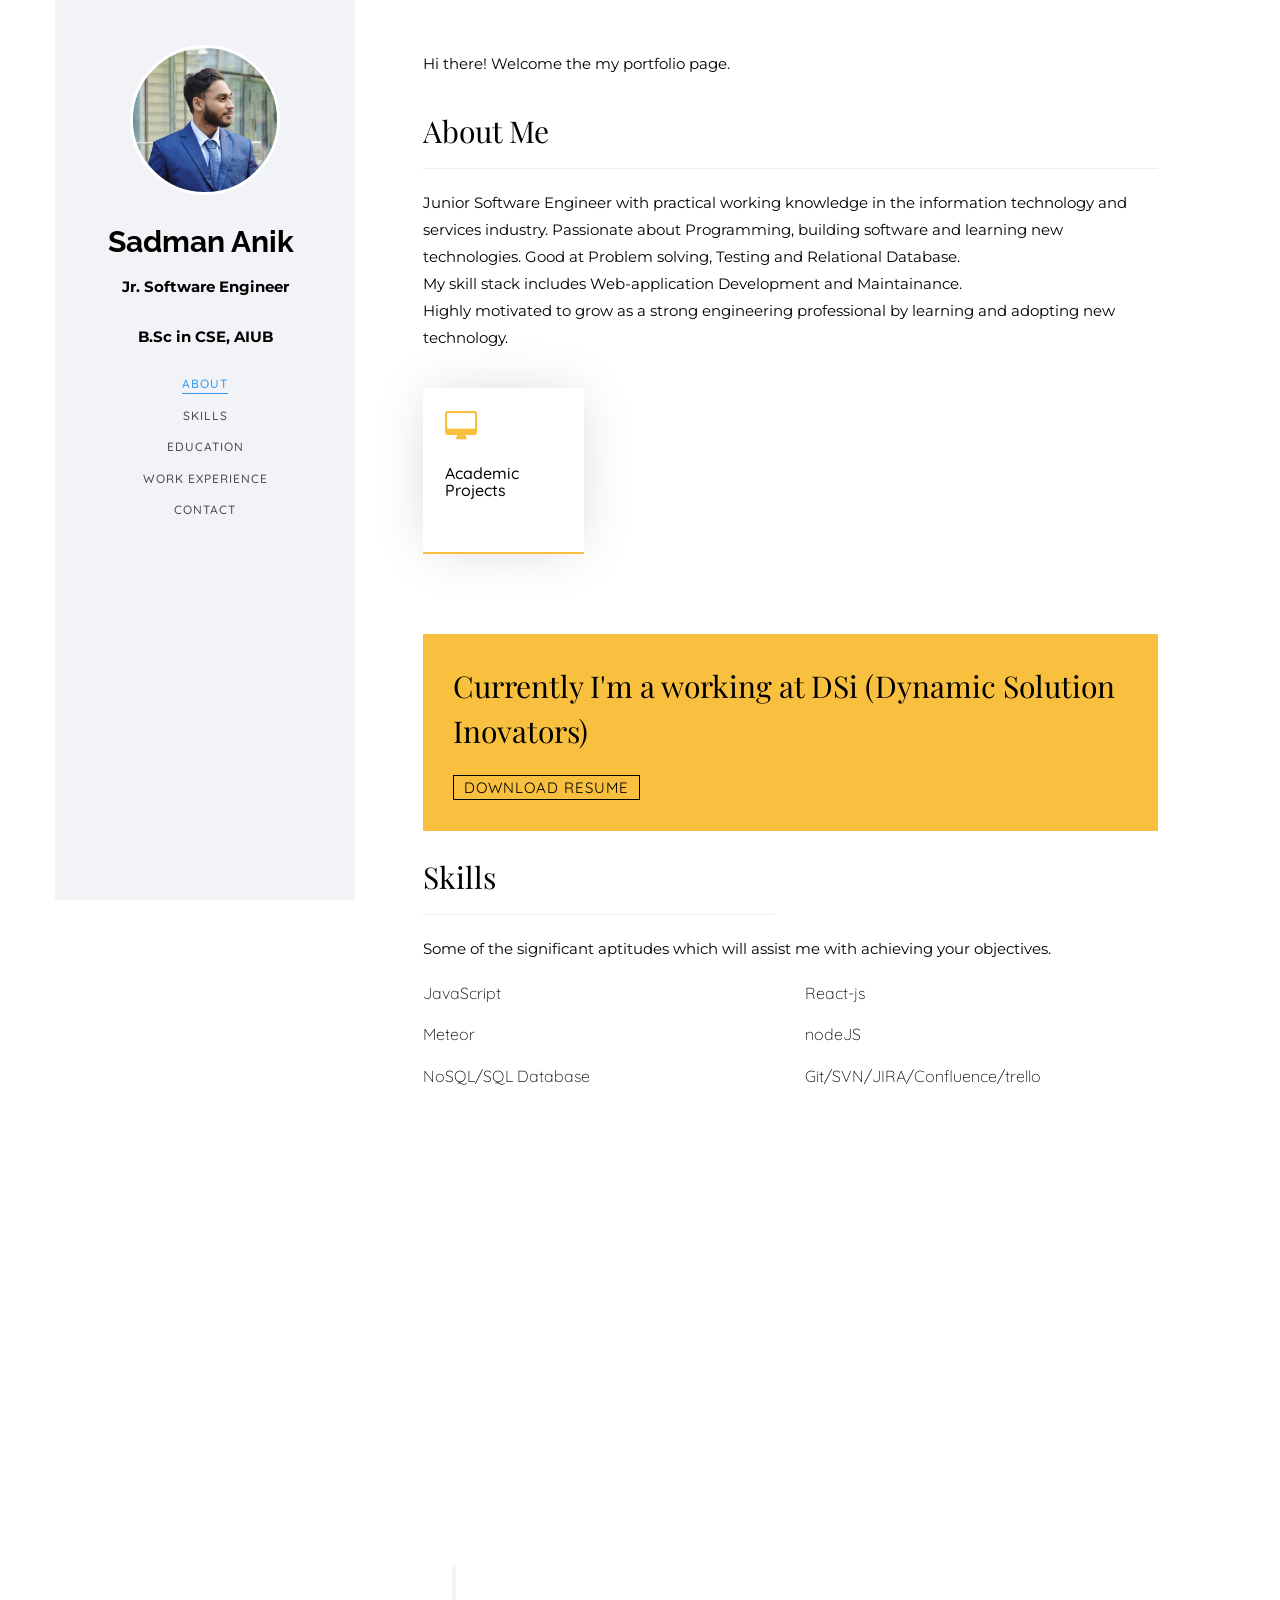
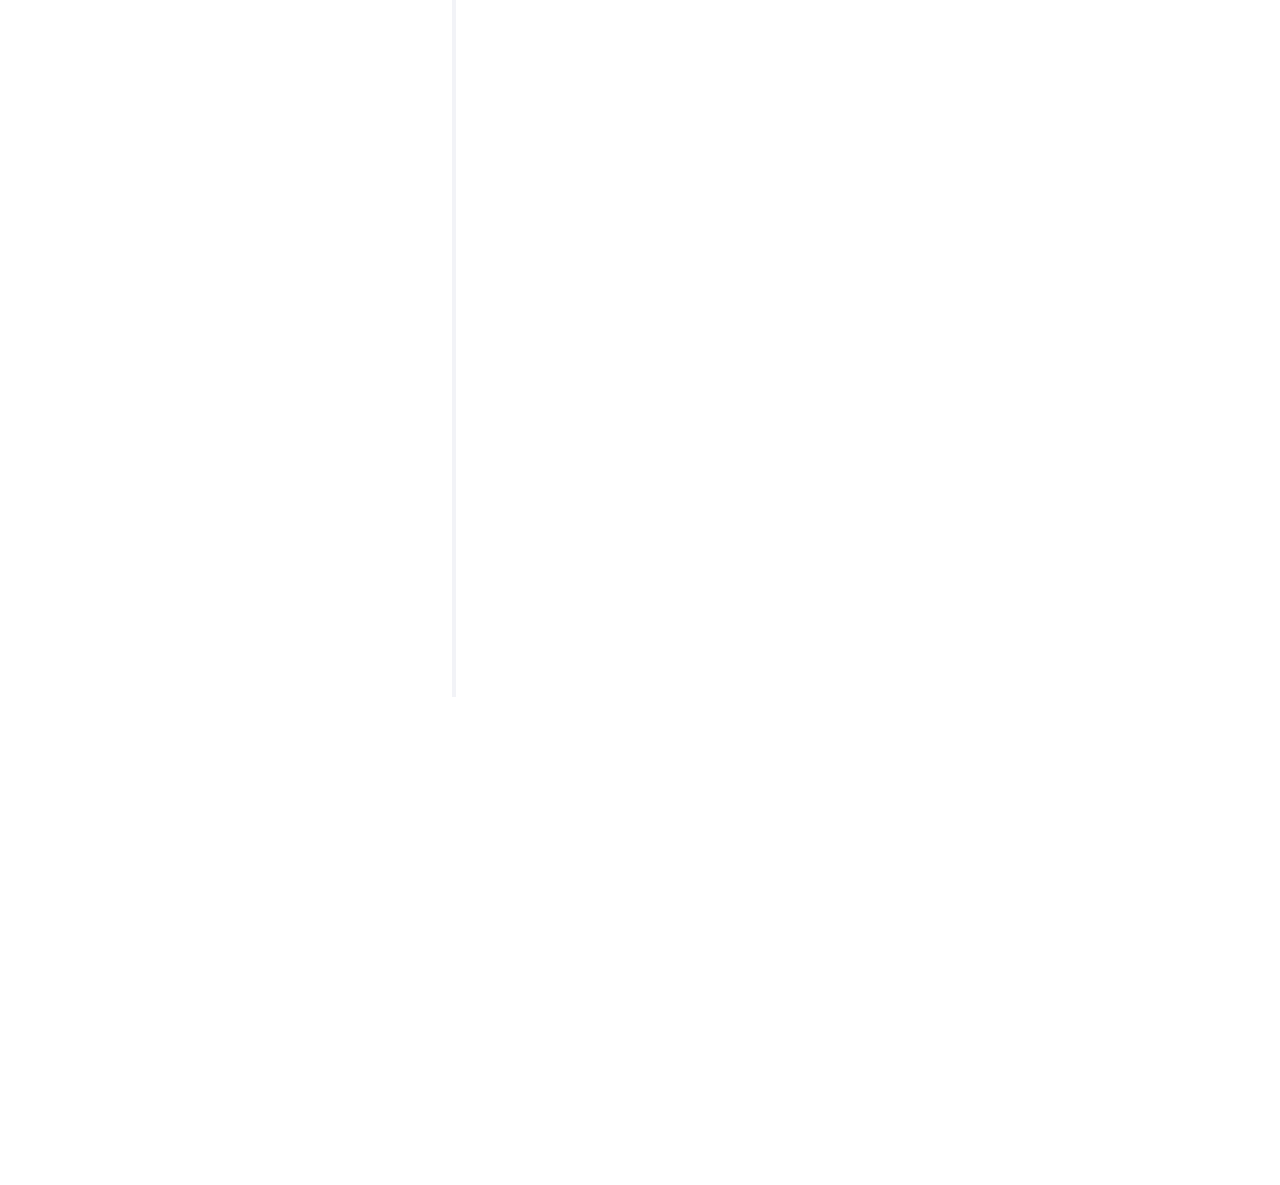
==== commit b522299e: "modified some pages" ====
--- a/index.html
+++ b/index.html
@@ -73,19 +73,7 @@
 				</nav>
 			</aside>
 
-			<!--- Github ribbon ----------->
-			<a href="https://github.com/shafiulshaon" class="github-corner" aria-label="View source on GitHub"><svg
-					width="80" height="80" viewBox="0 0 250 250"
-					style="fill:#151513; color:#fff; position: absolute; top: 0; border: 0; right: 0;"
-					aria-hidden="true">
-					<path d="M0,0 L115,115 L130,115 L142,142 L250,250 L250,0 Z"></path>
-					<path
-						d="M128.3,109.0 C113.8,99.7 119.0,89.6 119.0,89.6 C122.0,82.7 120.5,78.6 120.5,78.6 C119.2,72.0 123.4,76.3 123.4,76.3 C127.3,80.9 125.5,87.3 125.5,87.3 C122.9,97.6 130.6,101.9 134.4,103.2"
-						fill="currentColor" style="transform-origin: 130px 106px;" class="octo-arm"></path>
-					<path
-						d="M115.0,115.0 C114.9,115.1 118.7,116.5 119.8,115.4 L133.7,101.6 C136.9,99.2 139.9,98.4 142.2,98.6 C133.8,88.0 127.5,74.4 143.8,58.0 C148.5,53.4 154.0,51.2 159.7,51.0 C160.3,49.4 163.2,43.6 171.4,40.1 C171.4,40.1 176.1,42.5 178.8,56.2 C183.1,58.6 187.2,61.8 190.9,65.4 C194.5,69.0 197.7,73.2 200.1,77.6 C213.8,80.2 216.3,84.9 216.3,84.9 C212.7,93.1 206.9,96.0 205.4,96.6 C205.1,102.4 203.0,107.8 198.3,112.5 C181.9,128.9 168.3,122.5 157.7,114.1 C157.9,116.9 156.7,120.9 152.7,124.9 L141.0,136.5 C139.8,137.7 141.6,141.9 141.8,141.8 Z"
-						fill="currentColor" class="octo-body"></path>
-				</svg></a>
+			
 			<style>
 				.github-corner:hover .octo-arm {
 					animation: octocat-wave 560ms ease-in-out
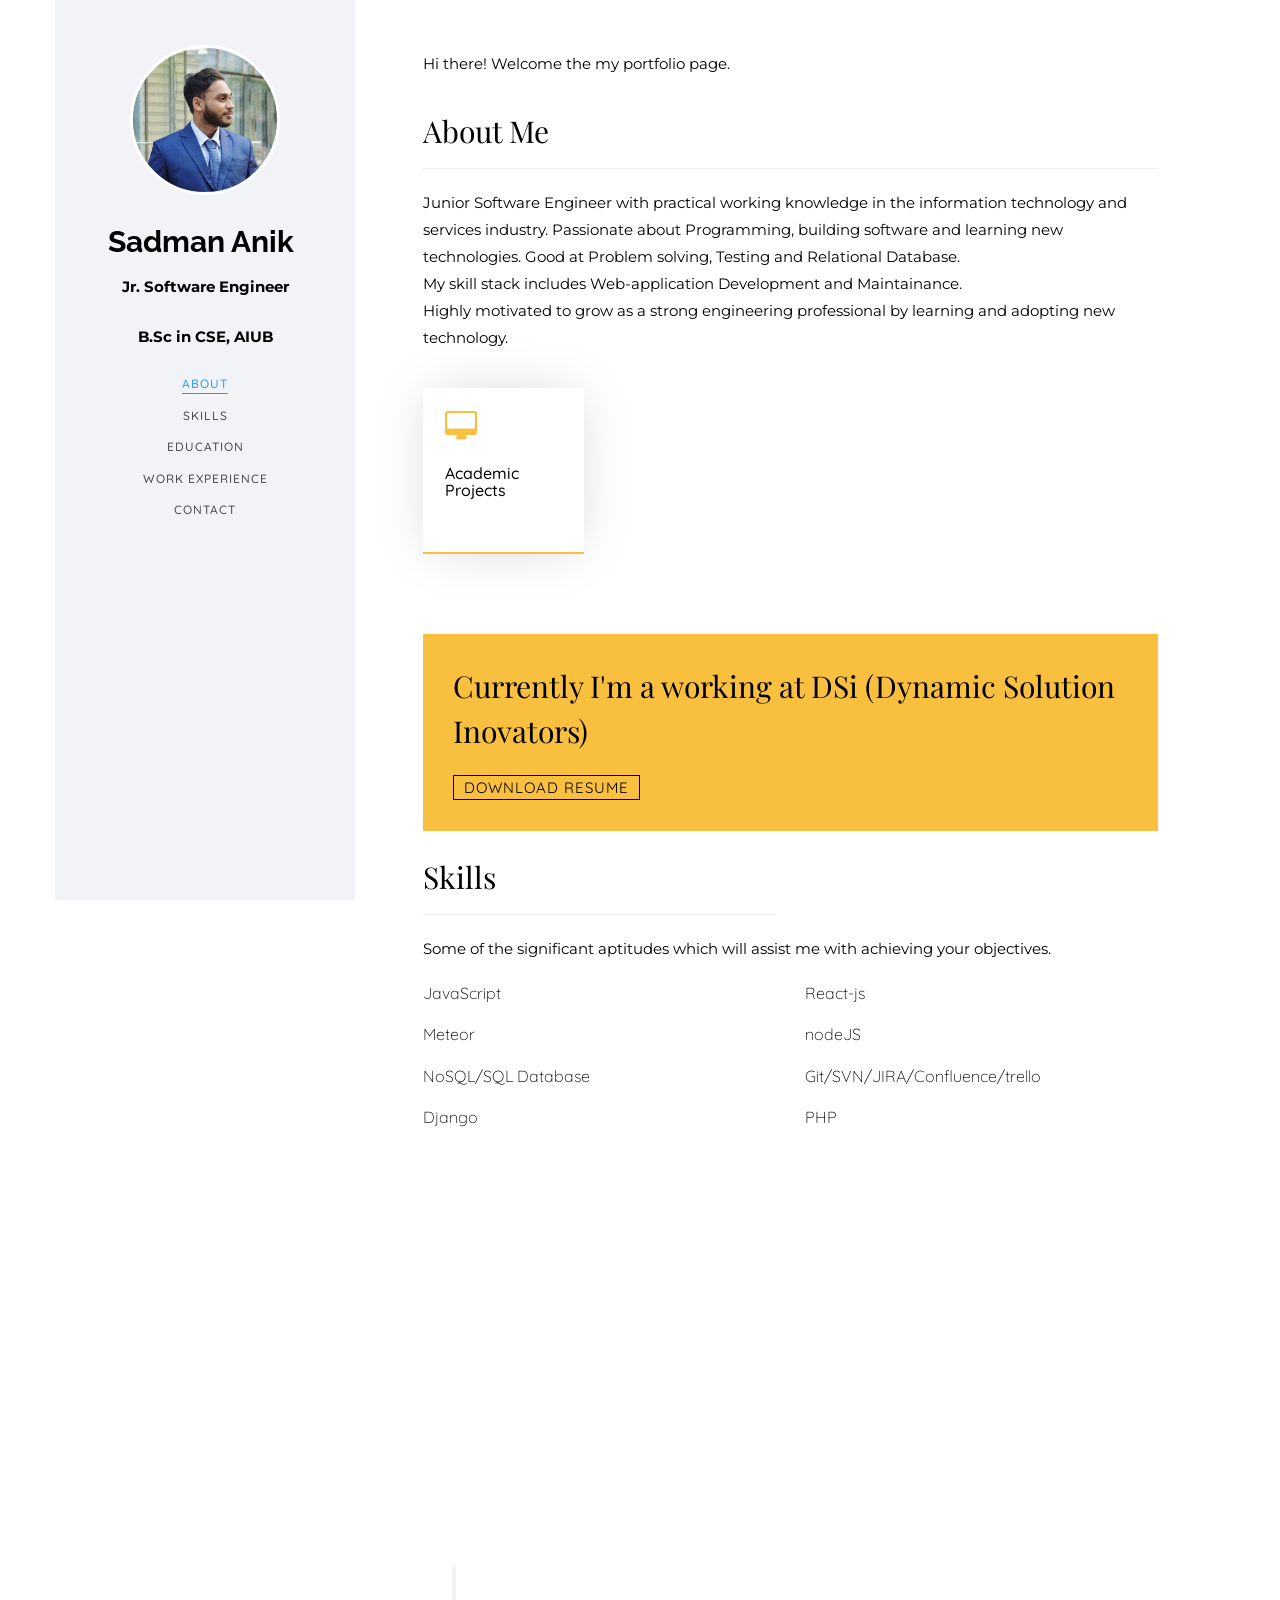
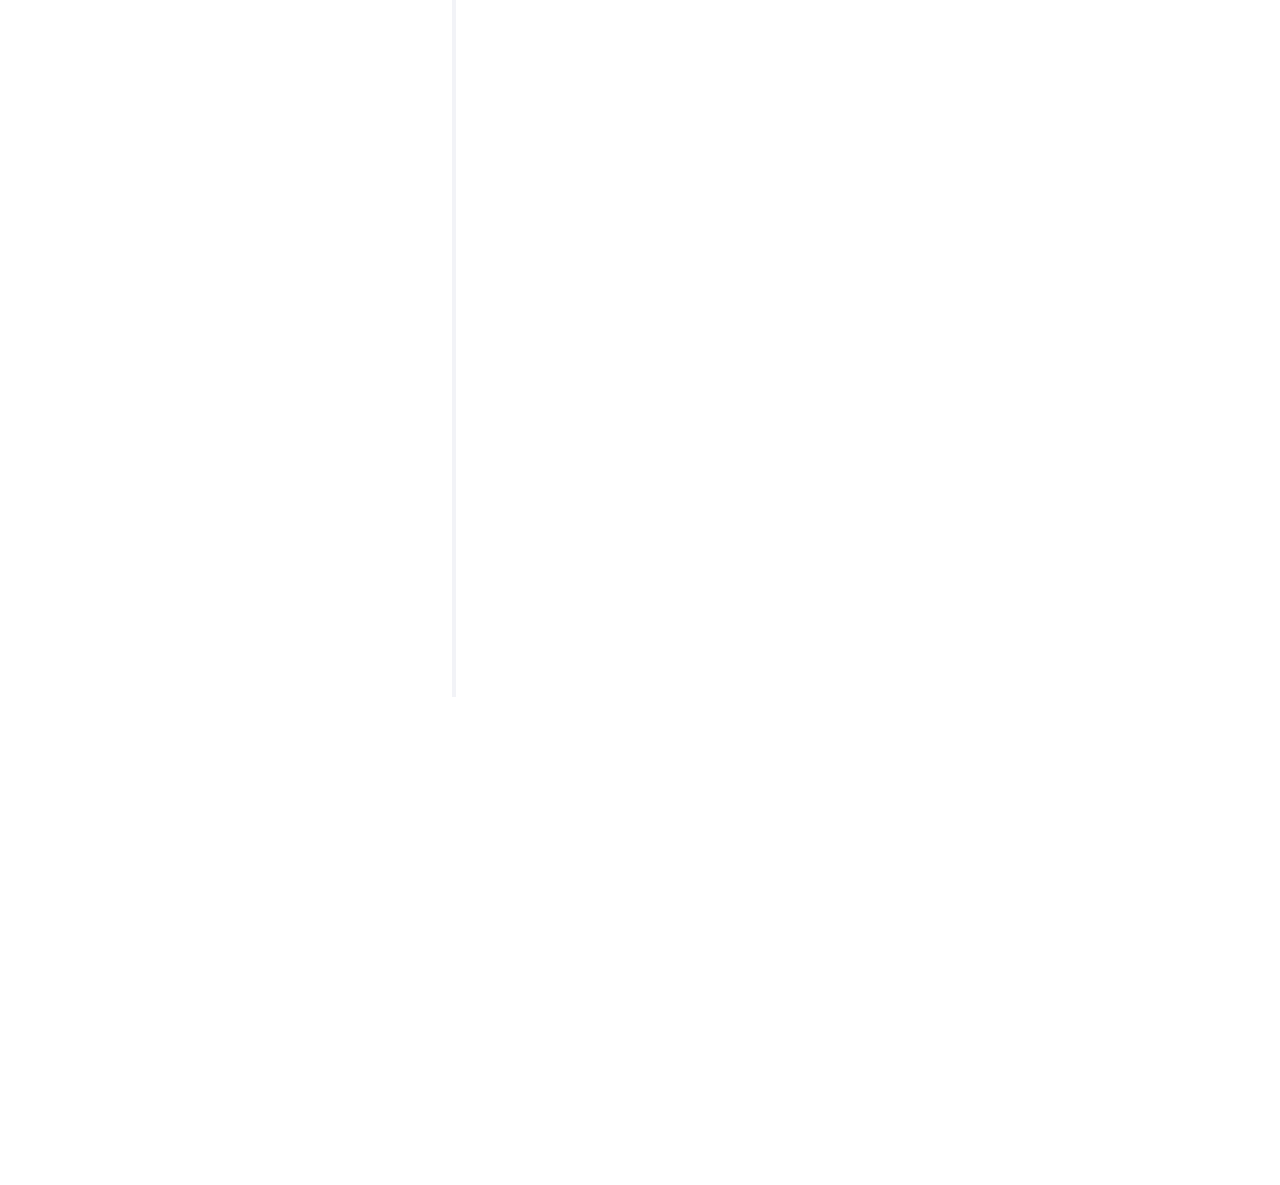
==== commit dd0c6104: "modified some pages" ====
--- a/index.html
+++ b/index.html
@@ -56,7 +56,7 @@
 			<aside id="colorlib-aside" role="complementary" class="border js-fullheight">
 				<div class="text-center">
 					<div class="author-img" style="background-image: url(images/IMG_-wl1xai.jpg);"></div>
-					<h1 id="colorlib-logo"><a href="https://sadmananik.github.io">Sadman Anik</a></h1>
+					<h1 id="colorlib-logo"><a href="https://sadmananik.github.io/portfolio/">Sadman Anik</a></h1>
 					<p><strong>Jr. Software Engineer</strong></p>
 					<p><strong>B.Sc in CSE, AIUB</strong></p>
 				</div>
@@ -158,7 +158,7 @@
 										</a>
 									</div> -->
 									<div class="col-md-3 animate-box" data-animate-effect="fadeInRight">
-										<a href="aca-projects/aca-projects.html" target="_blank">
+										<a href="aca-projects/aca-projects.html" target="_self">
 											<div class="services color-3">
 												<span class="icon2"><i class="fa fa-desktop"></i></span>
 												<h3>Academic Projects</h3>
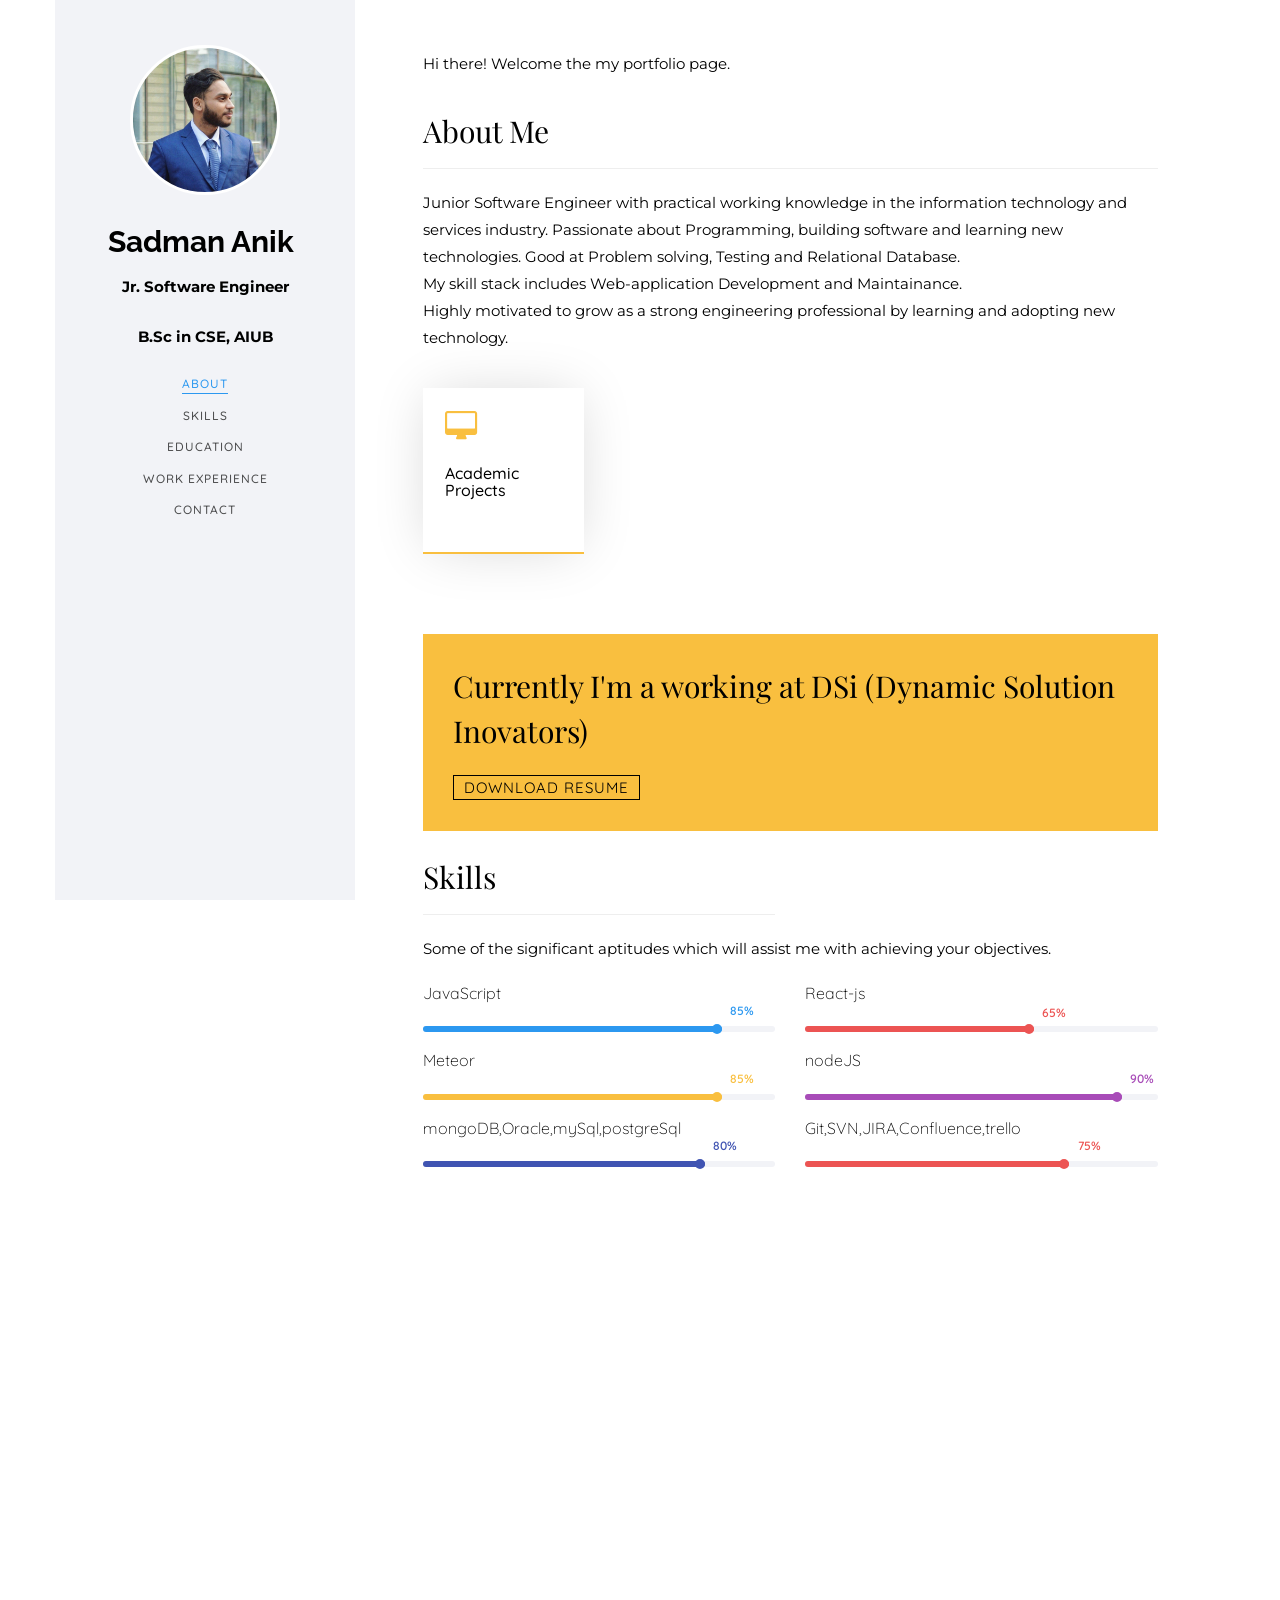
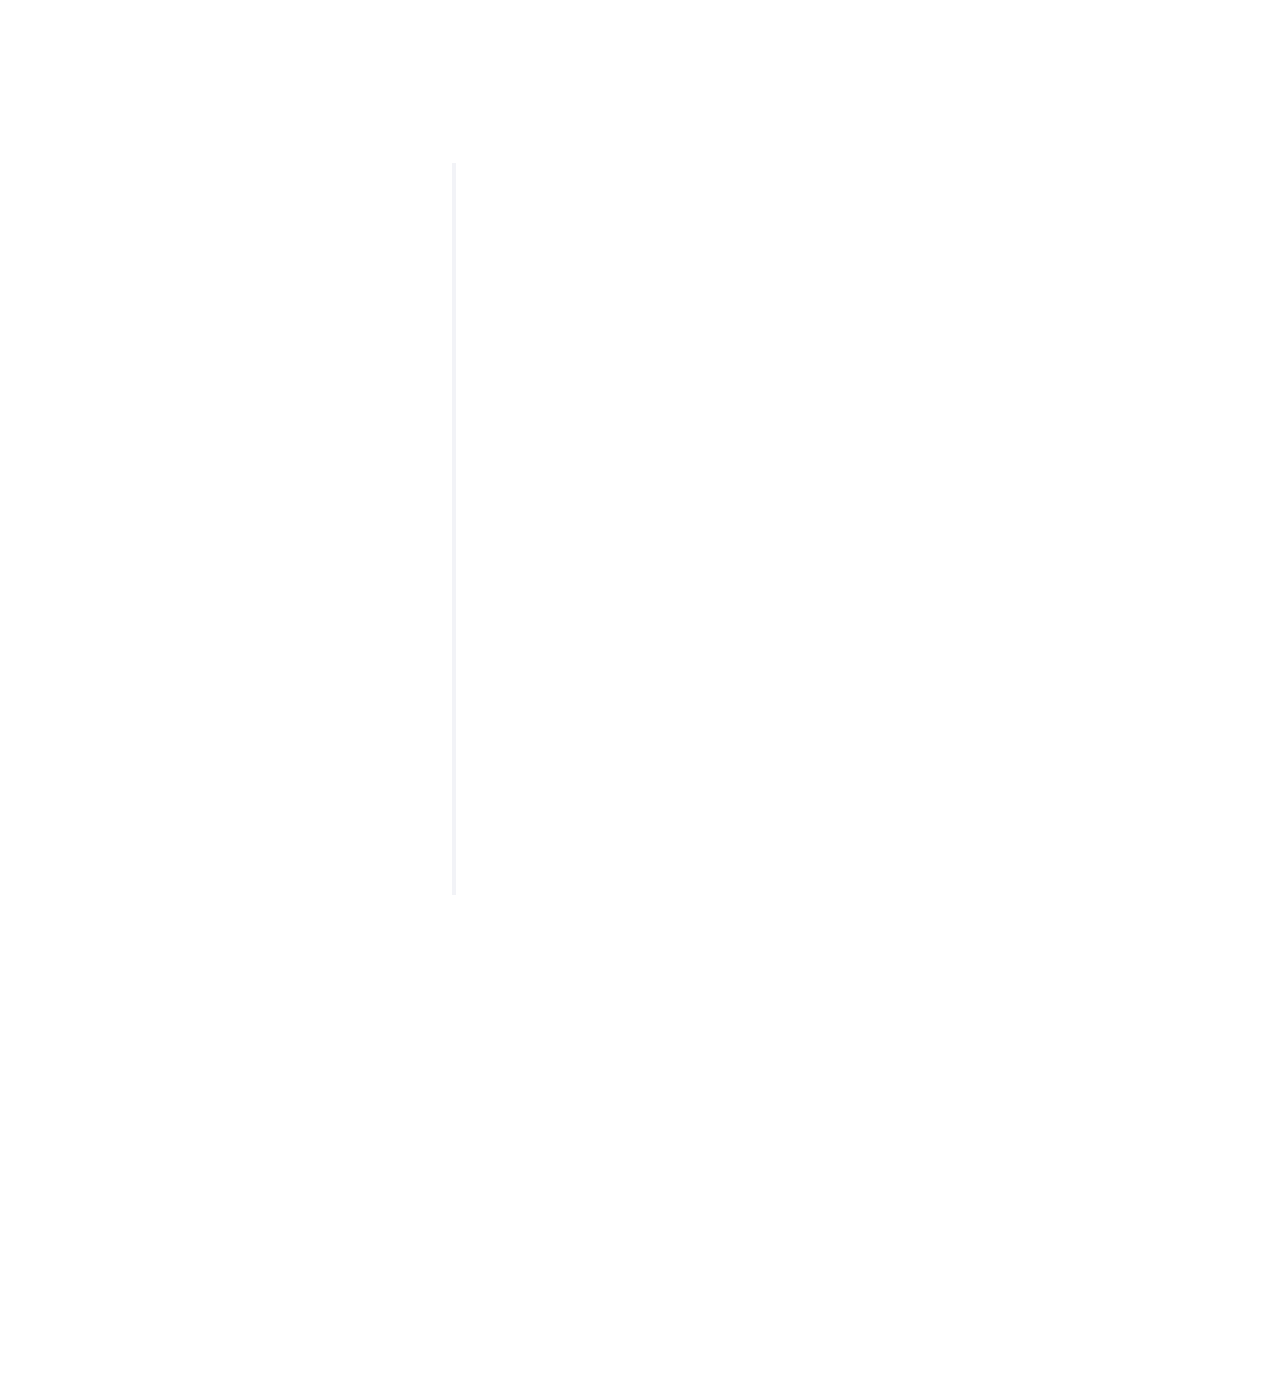
==== commit 1393f612: "edited" ====
--- a/index.html
+++ b/index.html
@@ -213,111 +213,133 @@
 							<div class="col-md-6 animate-box" data-animate-effect="fadeInLeft">
 								<div class="progress-wrap">
 									<h3>JavaScript</h3>
-									<!-- <div class="progress">
-										<div class="progress-bar color-1" role="progressbar" aria-valuenow="75"
-											aria-valuemin="0" aria-valuemax="100" style="width:75%">
-											<span>75%</span>
-										</div>
-									</div> -->
+									<div class="progress">
+										<div class="progress-bar color-1" role="progressbar" aria-valuenow="85"
+											aria-valuemin="0" aria-valuemax="100" style="width:85%">
+											<span>85%</span>
+										</div>
+									</div>
 								</div>
 							</div>
 							<div class="col-md-6 animate-box" data-animate-effect="fadeInRight">
 								<div class="progress-wrap">
 									<h3>React-js</h3>
-									<!-- <div class="progress">
-										<div class="progress-bar color-2" role="progressbar" aria-valuenow="70"
-											aria-valuemin="0" aria-valuemax="100" style="width:70%">
-											<span>70%</span>
-										</div>
-									</div> -->
+									<div class="progress">
+										<div class="progress-bar color-2" role="progressbar" aria-valuenow="65"
+											aria-valuemin="0" aria-valuemax="100" style="width:65%">
+											<span>65%</span>
+										</div>
+									</div>
 								</div>
 							</div>
 							<div class="col-md-6 animate-box" data-animate-effect="fadeInLeft">
 								<div class="progress-wrap">
 									<h3>Meteor</h3>
-									<!-- <div class="progress">
+									<div class="progress">
 										<div class="progress-bar color-3" role="progressbar" aria-valuenow="85"
 											aria-valuemin="0" aria-valuemax="100" style="width:85%">
 											<span>85%</span>
 										</div>
-									</div> -->
+									</div>
 								</div>
 							</div>
 							<div class="col-md-6 animate-box" data-animate-effect="fadeInRight">
 								<div class="progress-wrap">
 									<h3>nodeJS</h3>
-									<!-- <div class="progress">
-										<div class="progress-bar color-4" role="progressbar" aria-valuenow="60"
-											aria-valuemin="0" aria-valuemax="100" style="width:60%">
-											<span>60%</span>
-										</div>
-									</div> -->
-								</div>
-							</div>
-							<div class="col-md-6 animate-box" data-animate-effect="fadeInRight">
-								<div class="progress-wrap">
-									<h3>NoSQL/SQL Database</h3>
-									<!-- <div class="progress">
-										<div class="progress-bar color-6" role="progressbar" aria-valuenow="60"
-											aria-valuemin="0" aria-valuemax="100" style="width:60%">
-											<span>60%</span>
-										</div>
-									</div> -->
-								</div>
-							</div>
-							<div class="col-md-6 animate-box" data-animate-effect="fadeInLeft">
-								<div class="progress-wrap">
-									<h3>Git/SVN/JIRA/Confluence/trello</h3>
-									<!-- <div class="progress">
-										<div class="progress-bar color-7" role="progressbar" aria-valuenow="90"
+									<div class="progress">
+										<div class="progress-bar color-4" role="progressbar" aria-valuenow="90"
 											aria-valuemin="0" aria-valuemax="100" style="width:90%">
 											<span>90%</span>
 										</div>
-									</div> -->
+									</div>
 								</div>
 							</div>
 							<div class="col-md-6 animate-box" data-animate-effect="fadeInRight">
 								<div class="progress-wrap">
+									<h3>mongoDB,Oracle,mySql,postgreSql</h3>
+									<div class="progress">
+										<div class="progress-bar color-6" role="progressbar" aria-valuenow="80"
+											aria-valuemin="0" aria-valuemax="100" style="width:80%">
+											<span>80%</span>
+										</div>
+									</div>
+								</div>
+							</div>
+							<div class="col-md-6 animate-box" data-animate-effect="fadeInLeft">
+								<div class="progress-wrap">
+									<h3>Git,SVN,JIRA,Confluence,trello</h3>
+									<div class="progress">
+										<div class="progress-bar color-7" role="progressbar" aria-valuenow="75"
+											aria-valuemin="0" aria-valuemax="100" style="width:75%">
+											<span>75%</span>
+										</div>
+									</div>
+								</div>
+							</div>
+							<div class="col-md-6 animate-box" data-animate-effect="fadeInRight">
+								<div class="progress-wrap">
 									<h3>Django</h3>
-									<!-- <div class="progress">
+									<div class="progress">
 										<div class="progress-bar color-3" role="progressbar" aria-valuenow="60"
 											aria-valuemin="0" aria-valuemax="100" style="width:60%">
 											<span>60%</span>
 										</div>
-									</div> -->
+									</div>
 								</div>
 							</div>
 							<div class="col-md-6 animate-box" data-animate-effect="fadeInRight">
 								<div class="progress-wrap">
 									<h3>PHP</h3>
-									<!-- <div class="progress">
+									<div class="progress">
 										<div class="progress-bar color-3" role="progressbar" aria-valuenow="60"
 											aria-valuemin="0" aria-valuemax="100" style="width:60%">
 											<span>60%</span>
 										</div>
-									</div> -->
+									</div>
 								</div>
 							</div>
 							<div class="col-md-6 animate-box" data-animate-effect="fadeInLeft">
 								<div class="progress-wrap">
 									<h3>C#</h3>
-									<!-- <div class="progress">
+									<div class="progress">
 										<div class="progress-bar color-5" role="progressbar" aria-valuenow="60"
 											aria-valuemin="0" aria-valuemax="100" style="width:60%">
 											<span>60%</span>
 										</div>
-									</div> -->
+									</div>
 								</div>
 							</div>
 							<div class="col-md-6 animate-box" data-animate-effect="fadeInRight">
 								<div class="progress-wrap">
 									<h3>Java</h3>
-									<!-- <div class="progress">
+									<div class="progress">
 										<div class="progress-bar color-3" role="progressbar" aria-valuenow="60"
 											aria-valuemin="0" aria-valuemax="100" style="width:60%">
 											<span>60%</span>
 										</div>
-									</div> -->
+									</div>
+								</div>
+							</div>
+							<div class="col-md-6 animate-box" data-animate-effect="fadeInLeft">
+								<div class="progress-wrap">
+									<h3>AWS</h3>
+									<div class="progress">
+										<div class="progress-bar color-5" role="progressbar" aria-valuenow="40"
+											aria-valuemin="0" aria-valuemax="100" style="width:40%">
+											<span>40%</span>
+										</div>
+									</div>
+								</div>
+							</div>
+							<div class="col-md-6 animate-box" data-animate-effect="fadeInRight">
+								<div class="progress-wrap">
+									<h3>Docker</h3>
+									<div class="progress">
+										<div class="progress-bar color-3" role="progressbar" aria-valuenow="35"
+											aria-valuemin="0" aria-valuemax="100" style="width:35%">
+											<span>35%</span>
+										</div>
+									</div>
 								</div>
 							</div>
 						</div>
@@ -361,7 +383,7 @@
 														</li>
 														<li>Completed <strong>148</strong> credits
 														</li>
-														<li><strong>Graduated in</strong>  in AIUB 19th Convocation
+														<li>Graduated <strong>AIUB 19th Convocation</strong>
 														</li>
 													</p>
 												</div>
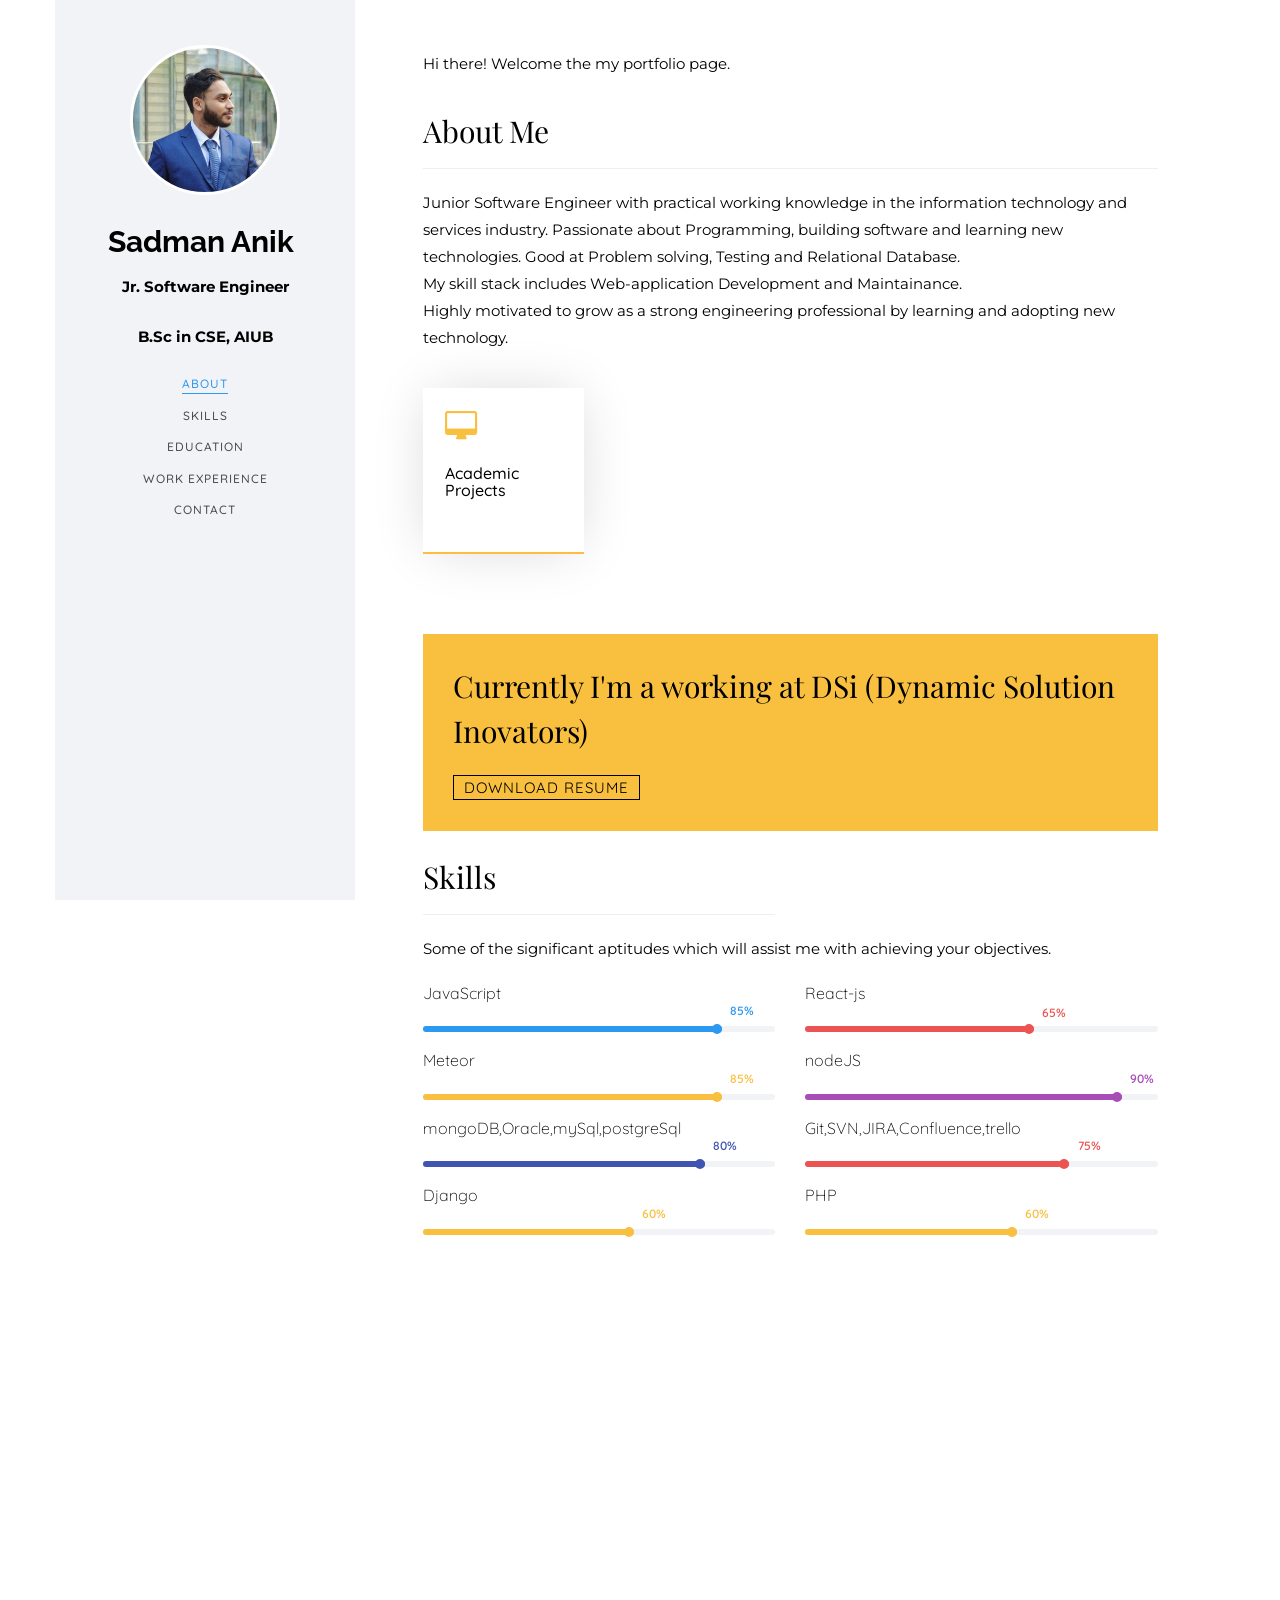
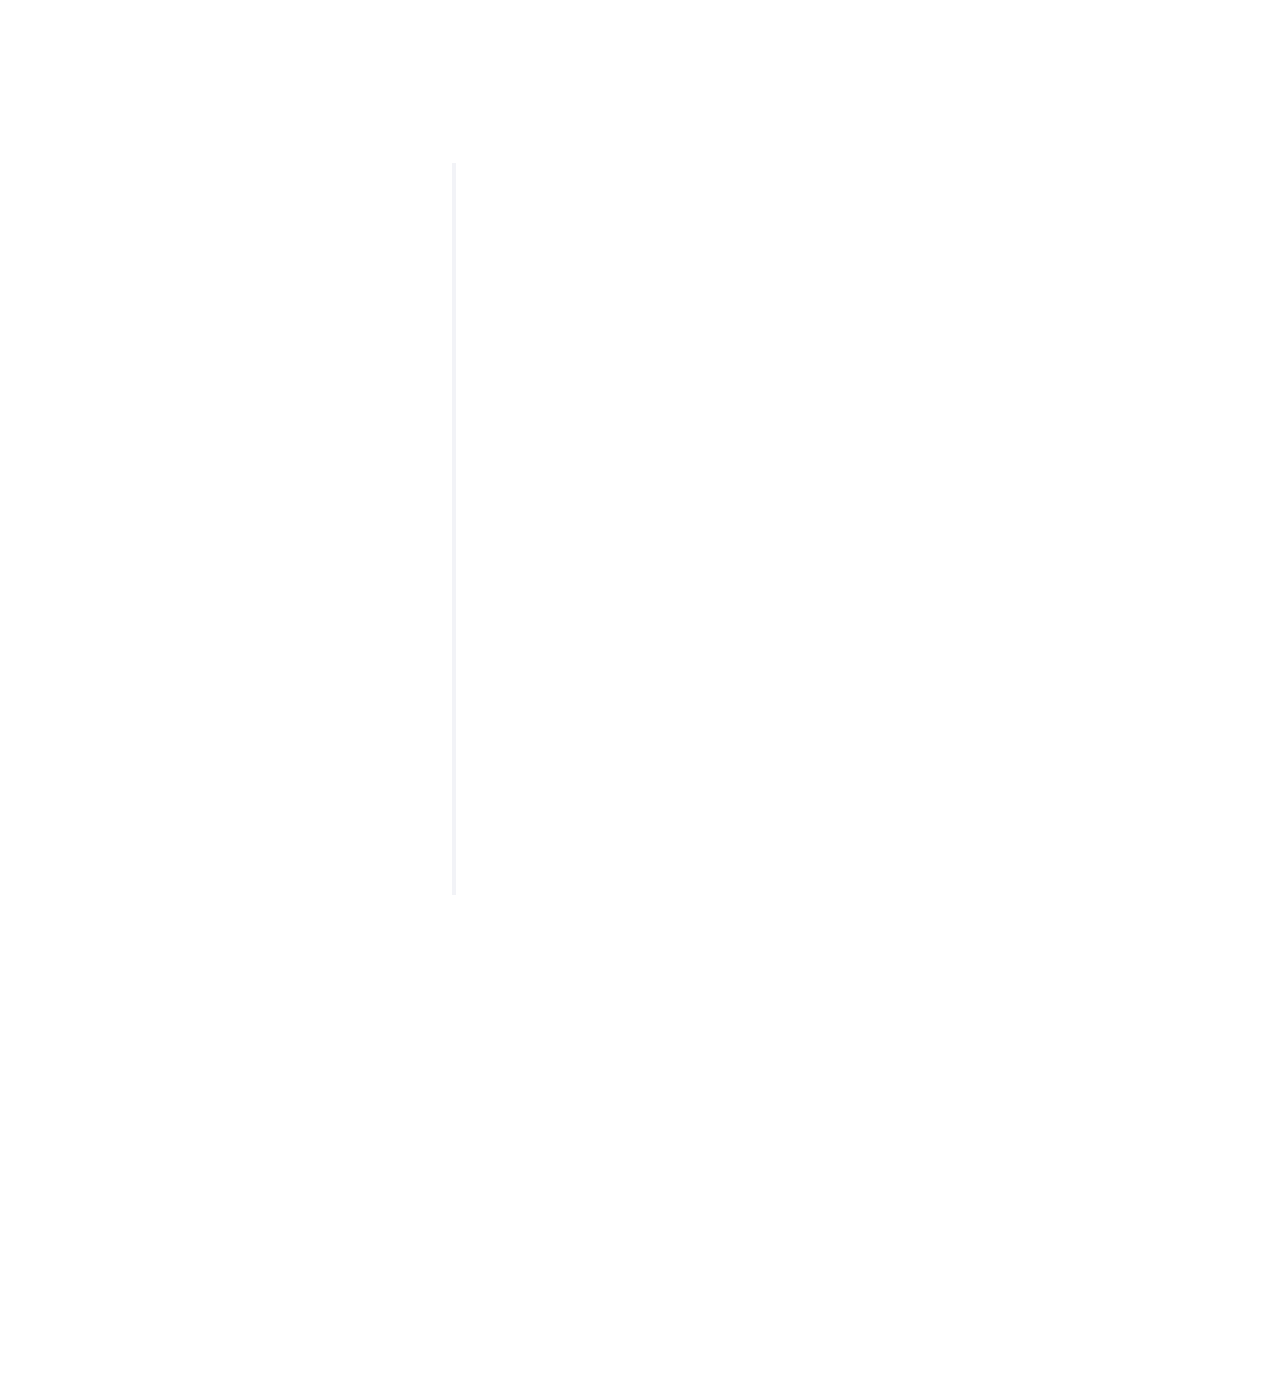
==== commit 3145a2b3: "exp date change" ====
--- a/index.html
+++ b/index.html
@@ -481,7 +481,7 @@
 
 											<div class="timeline-label">
 												<h2><a href="http://www.prolificanalyticsinc.com/">Prolific
-														Analytics</a> <span>May 2019 - September
+														Analytics</a> <span>Feb 2019 - September
 														2019</span></h2>
 												<p><strong>Jr. Software Engineer</strong><br>
 													<i>Duties/Responsibilities:</i><br>
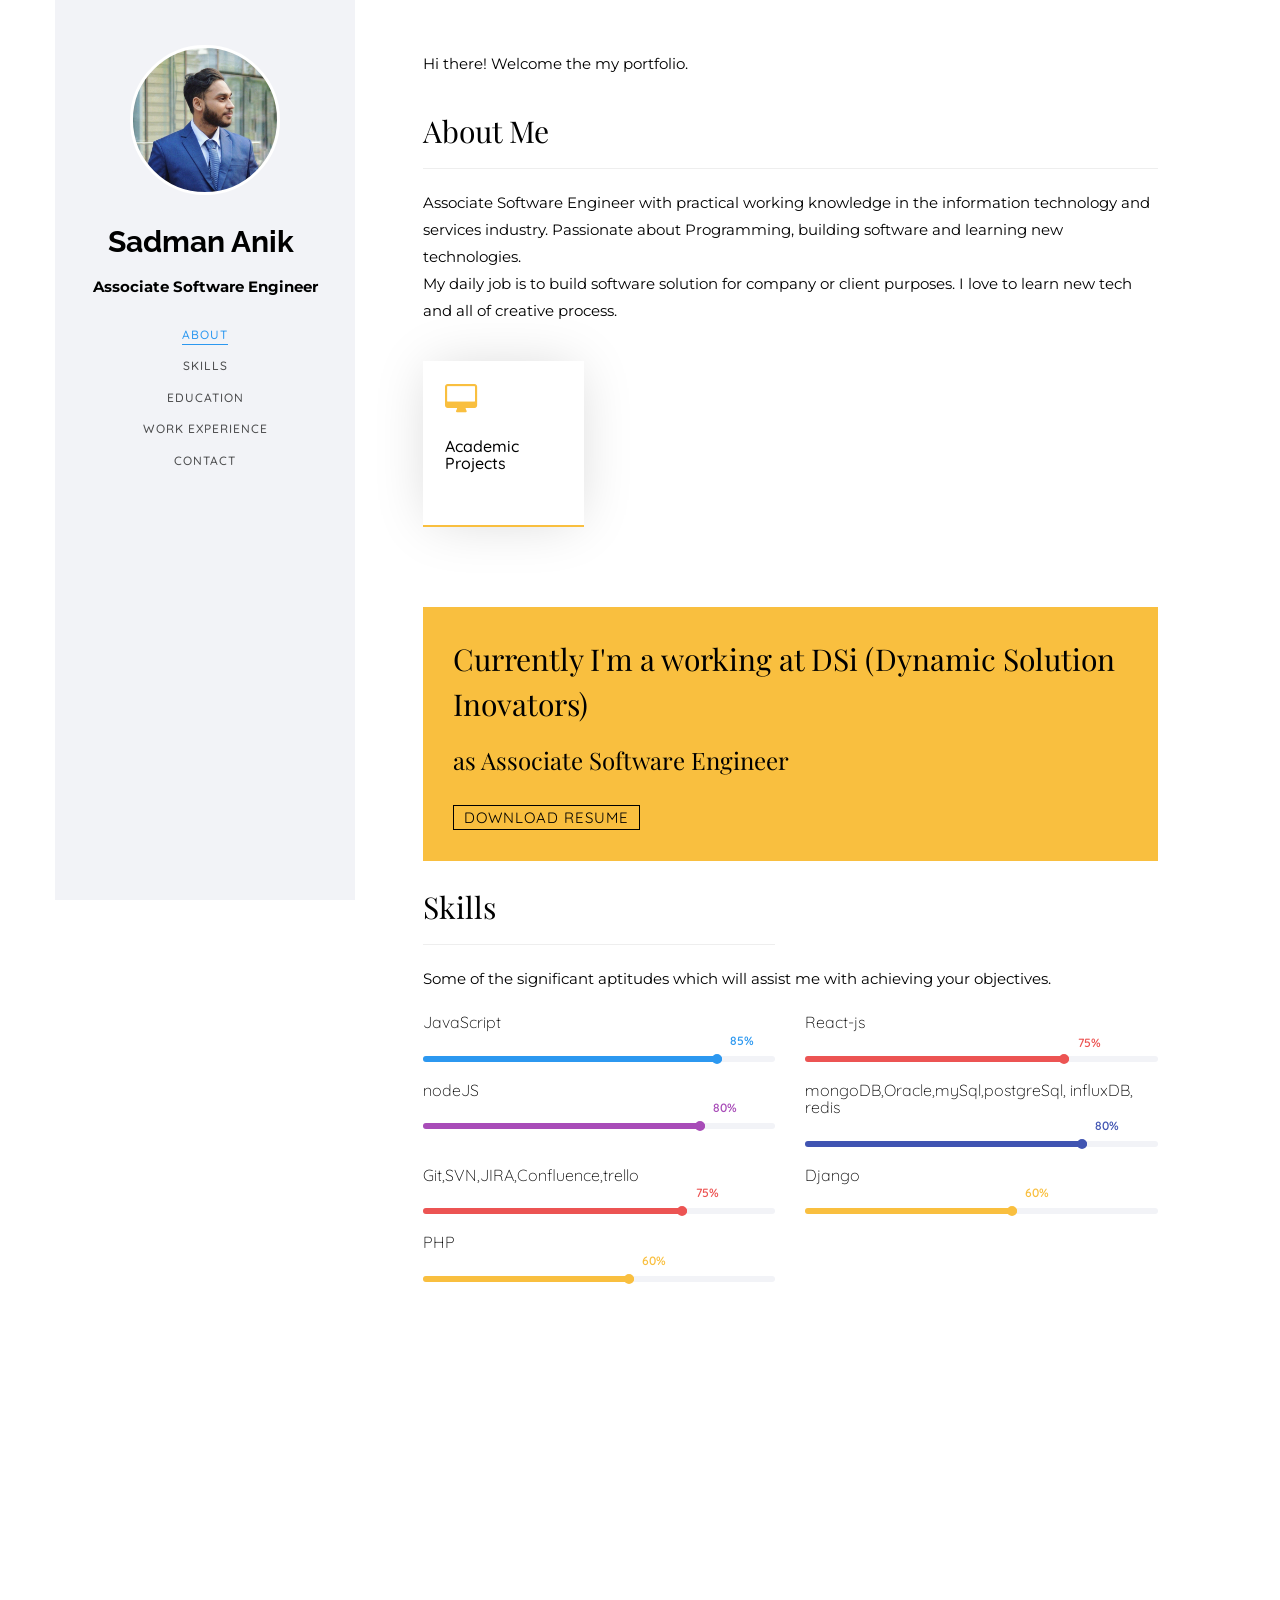
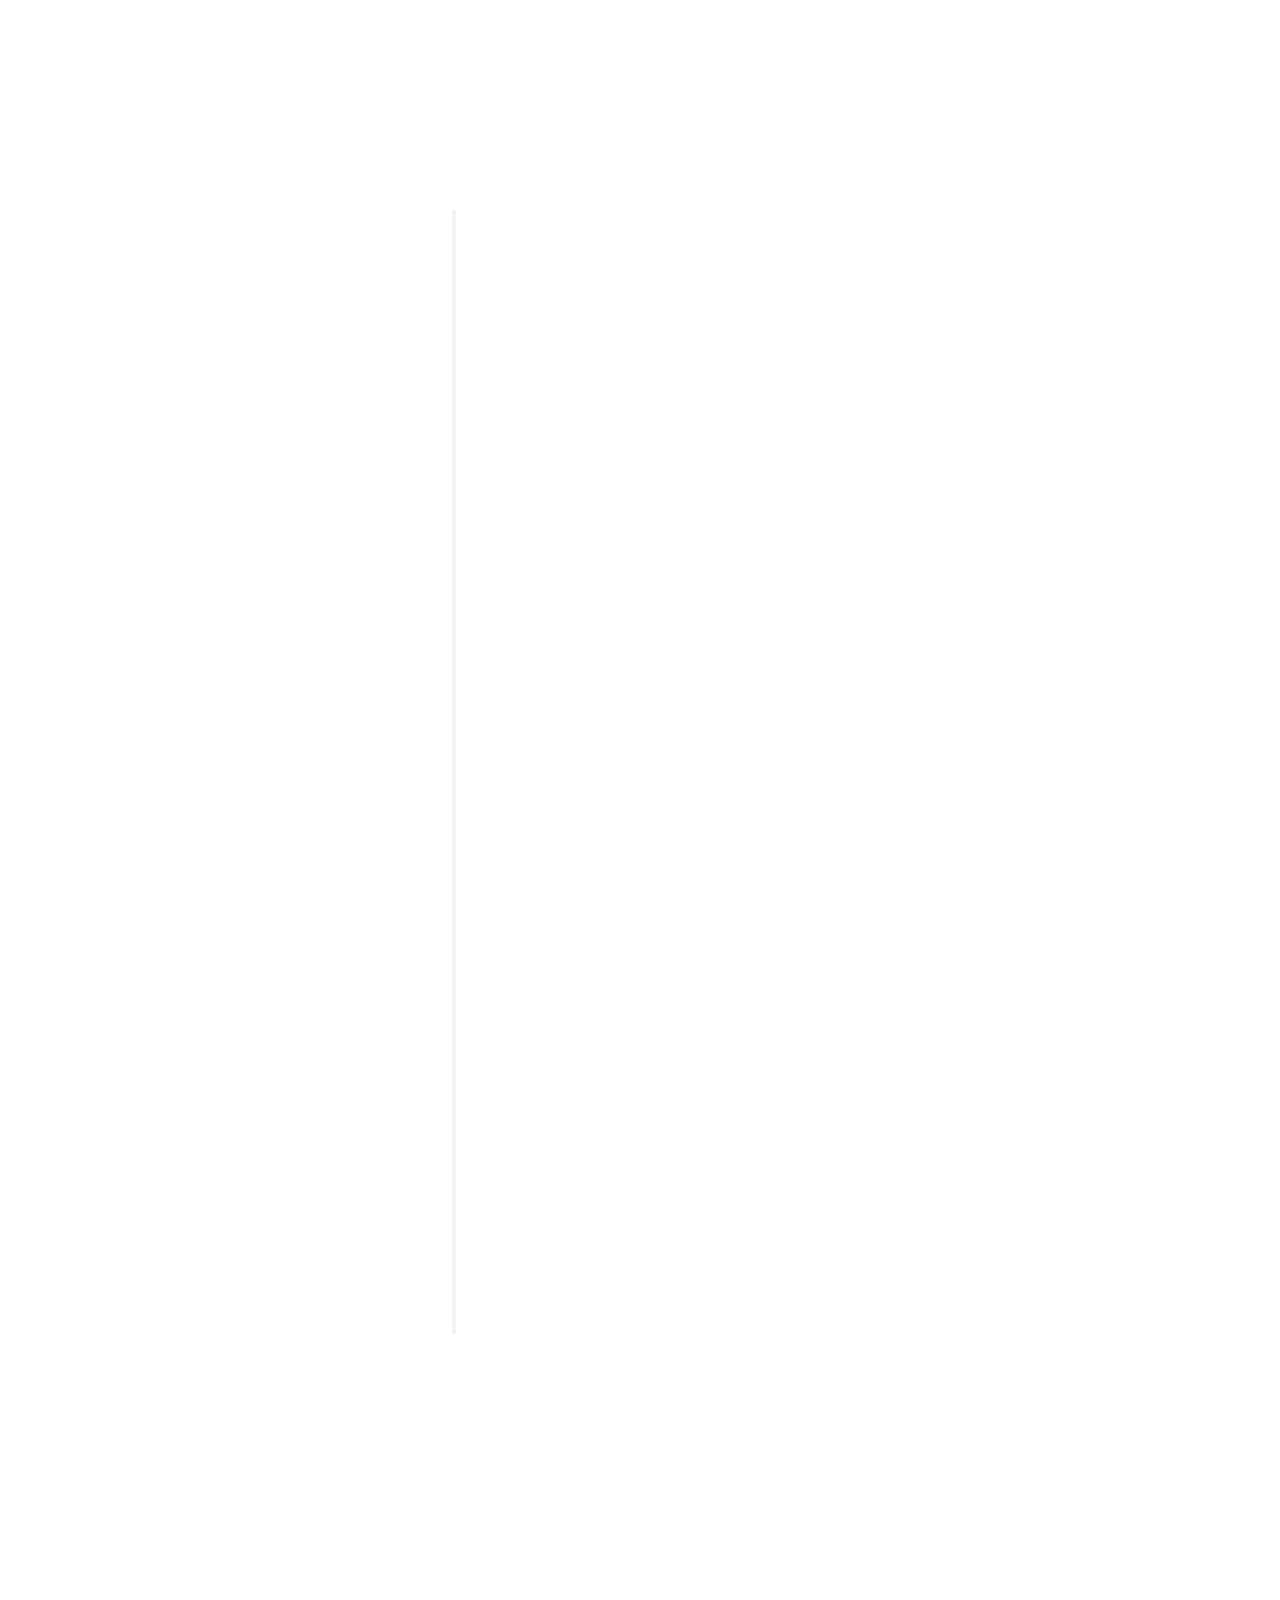
==== commit fb000e7e: "Update few informations" ====
--- a/index.html
+++ b/index.html
@@ -57,8 +57,7 @@
 				<div class="text-center">
 					<div class="author-img" style="background-image: url(images/IMG_-wl1xai.jpg);"></div>
 					<h1 id="colorlib-logo"><a href="https://sadmananik.github.io/portfolio/">Sadman Anik</a></h1>
-					<p><strong>Jr. Software Engineer</strong></p>
-					<p><strong>B.Sc in CSE, AIUB</strong></p>
+					<p><strong>Associate Software Engineer</strong></p>
 				</div>
 				<nav id="colorlib-main-menu" role="navigation" class="navbar">
 					<div id="navbar" class="collapse">
@@ -118,7 +117,7 @@
 							<div class="col-md-12">
 								<div class="row row-bottom-padded-sm animate-box" data-animate-effect="fadeInLeft">
 									<div class="col-md-12" style="margin-bottom: -30px">
-										<p style="margin-top: 20px;">Hi there! Welcome the my portfolio page.</p>
+										<p style="margin-top: 20px;">Hi there! Welcome the my portfolio.</p>
 									</div>
 								</div>
 							</div>
@@ -136,15 +135,13 @@
 										<div class="about-desc">
 											<h2>About Me</h2>
 											<hr>
-											<p>Junior Software Engineer with practical working knowledge in the
+											<p>Associate Software Engineer with practical working knowledge in the
 												information technology and services industry.
 												Passionate about Programming, building software and learning new
 												technologies.
-												Good at Problem solving, Testing and Relational Database.
-
-												<br>My skill stack includes Web-application Development and Maintainance.
-												<br>Highly motivated to grow as a strong engineering professional by
-												learning and adopting new technology.</p>
+
+												<br>My daily job is to build software solution for company or client purposes.
+													I love to learn new tech and all of creative process.</p>
 										</div>
 									</div>
 								</div>
@@ -186,6 +183,7 @@
 									<div class="col-md-12 animate-box" data-animate-effect="fadeInLeft">
 										<div class="hire">
 											<h2>Currently I'm a working at DSi (Dynamic Solution Inovators)</h2>
+											<h3> as Associate Software Engineer</h3>
 											<a href="Resume_sadmananik.pdf" class="btn-hire"
 												style="text-align: center;" target="_blank">Download Resume</a>
 										</div>
@@ -225,20 +223,9 @@
 								<div class="progress-wrap">
 									<h3>React-js</h3>
 									<div class="progress">
-										<div class="progress-bar color-2" role="progressbar" aria-valuenow="65"
-											aria-valuemin="0" aria-valuemax="100" style="width:65%">
-											<span>65%</span>
-										</div>
-									</div>
-								</div>
-							</div>
-							<div class="col-md-6 animate-box" data-animate-effect="fadeInLeft">
-								<div class="progress-wrap">
-									<h3>Meteor</h3>
-									<div class="progress">
-										<div class="progress-bar color-3" role="progressbar" aria-valuenow="85"
-											aria-valuemin="0" aria-valuemax="100" style="width:85%">
-											<span>85%</span>
+										<div class="progress-bar color-2" role="progressbar" aria-valuenow="75"
+											aria-valuemin="0" aria-valuemax="100" style="width:75%">
+											<span>75%</span>
 										</div>
 									</div>
 								</div>
@@ -247,16 +234,16 @@
 								<div class="progress-wrap">
 									<h3>nodeJS</h3>
 									<div class="progress">
-										<div class="progress-bar color-4" role="progressbar" aria-valuenow="90"
-											aria-valuemin="0" aria-valuemax="100" style="width:90%">
-											<span>90%</span>
+										<div class="progress-bar color-4" role="progressbar" aria-valuenow="80"
+											aria-valuemin="0" aria-valuemax="100" style="width:80%">
+											<span>80%</span>
 										</div>
 									</div>
 								</div>
 							</div>
 							<div class="col-md-6 animate-box" data-animate-effect="fadeInRight">
 								<div class="progress-wrap">
-									<h3>mongoDB,Oracle,mySql,postgreSql</h3>
+									<h3>mongoDB,Oracle,mySql,postgreSql, influxDB, redis</h3>
 									<div class="progress">
 										<div class="progress-bar color-6" role="progressbar" aria-valuenow="80"
 											aria-valuemin="0" aria-valuemax="100" style="width:80%">
@@ -448,7 +435,6 @@
 							<div class="col-md-12">
 								<div class="timeline-centered">
 								
-							
 									<article class="timeline-entry animate-box" data-animate-effect="fadeInRight">
 										<div class="timeline-entry-inner">
 											<div class="timeline-icon color-2">
@@ -458,14 +444,33 @@
 												<h2><a href="http://dsinnovators.com/">Dynamic Solution Innovators Ltd.</a>
 													<span>October 2019 - Current</span>
 												</h2>
-												<p><strong>Jr. Software Engineer</strong><br>
-													<i>Duties/Responsibilities:</i><br>
-													1. Development new requirement feature and maintanance.<br>
-													2. Documented design document and release note using confluence.<br>
-													3. Reviewed other team member's code to get a better sense.<br>
-													4. Maintain work hour using JIRA. <br>
-													5. Commit code using SVN version-control system. <br>
-													6. Deploy and maintain project in internal server.
+												<p><strong>Associate Software Engineer</strong><br>
+													<i>Project: <a href="https://github.com/opencrvs">OpenCRVS</a> (Open Source)</i><br>
+													- New feature implementation <br>
+													- Refactor and improve codes for future maintainability <br>
+													- Write and maintain unit tests <br>
+													- Write and maintain the e2e cypress test <br>
+													- Reviewed other team members' code <br>
+													- Contributes to SCRUM, sprint-planing, tech-debt, retro <br>
+													- Used React.JS, Redux, Node.JS, Typescript, GraphQL,
+														Hl7/FHIR, MongoDB, InfluxDB, Redis, Elasticsearch,
+														Docker, Git
+												</p>
+												<p></p>
+											</div>
+
+											<div class="timeline-label">
+												<p><strong>Junior Software Engineer</strong><br>
+													<i>Project: <a href="https://github.com/opencrvs">infoIMAGE (Integrated Solution for Bank
+														Statement Delivery)</a></i><br>
+														- Configure new client <br>
+														- R&D and implement the new features <br>
+														- Maintenance and bug fixing <br>
+														- Maintain development, pilot, stage & production environment <br>
+														- Note design document and release note <br>
+														- Maintain issue tracking tool <br>
+														- Used Meteor.JS, Node.JS, MongoDB, Docker, Ansible, Jenkins,
+														Nginx, JIRA, Confluence, SVN
 												</p>
 												<p></p>
 											</div>
@@ -483,7 +488,7 @@
 												<h2><a href="http://www.prolificanalyticsinc.com/">Prolific
 														Analytics</a> <span>Feb 2019 - September
 														2019</span></h2>
-												<p><strong>Jr. Software Engineer</strong><br>
+												<p><strong>Junior Software Engineer</strong><br>
 													<i>Duties/Responsibilities:</i><br>
 													1. Development of back-end API applications and services using node.js and python.<br>
 													2. Development of technical specifications and coding documentations
@@ -526,7 +531,7 @@
 									<p>For any further communication, please do not hesitate to contact me and
 										send me an email
 										at <strong><a
-												href="mailto: shafiulshaon@gmail.com">sadmananik1@gmail.com</a></strong>
+												href="mailto: sadmananik1@gmail.com">sadmananik1@gmail.com</a></strong>
 									</p>
 								</div>
 							</div>
@@ -549,13 +554,6 @@
 											You can also find me in the following
 											media,</p>
 										<div align=center>
-											<!-- <link href="https://fonts.googleapis.com/css?family=Cookie"
-												rel="stylesheet"><a class="bmc-button" target="_blank"
-												href="https://www.buymeacoffee.com/r194dME8y"><img
-													src="https://bmc-cdn.nyc3.digitaloceanspaces.com/BMC-button-images/BMC-btn-logo.svg"
-													alt="Buy me a coffee"><span style="margin-left:5px">Buy me a
-													coffee</span></a>
-											<br><br> -->
 											<p style="font-size: 30px; margin-bottom: 0px;">
 												<a href="https://www.linkedin.com/in/sadman-anik/"
 													style="color: black;" class="fa fa-linkedin"></a>
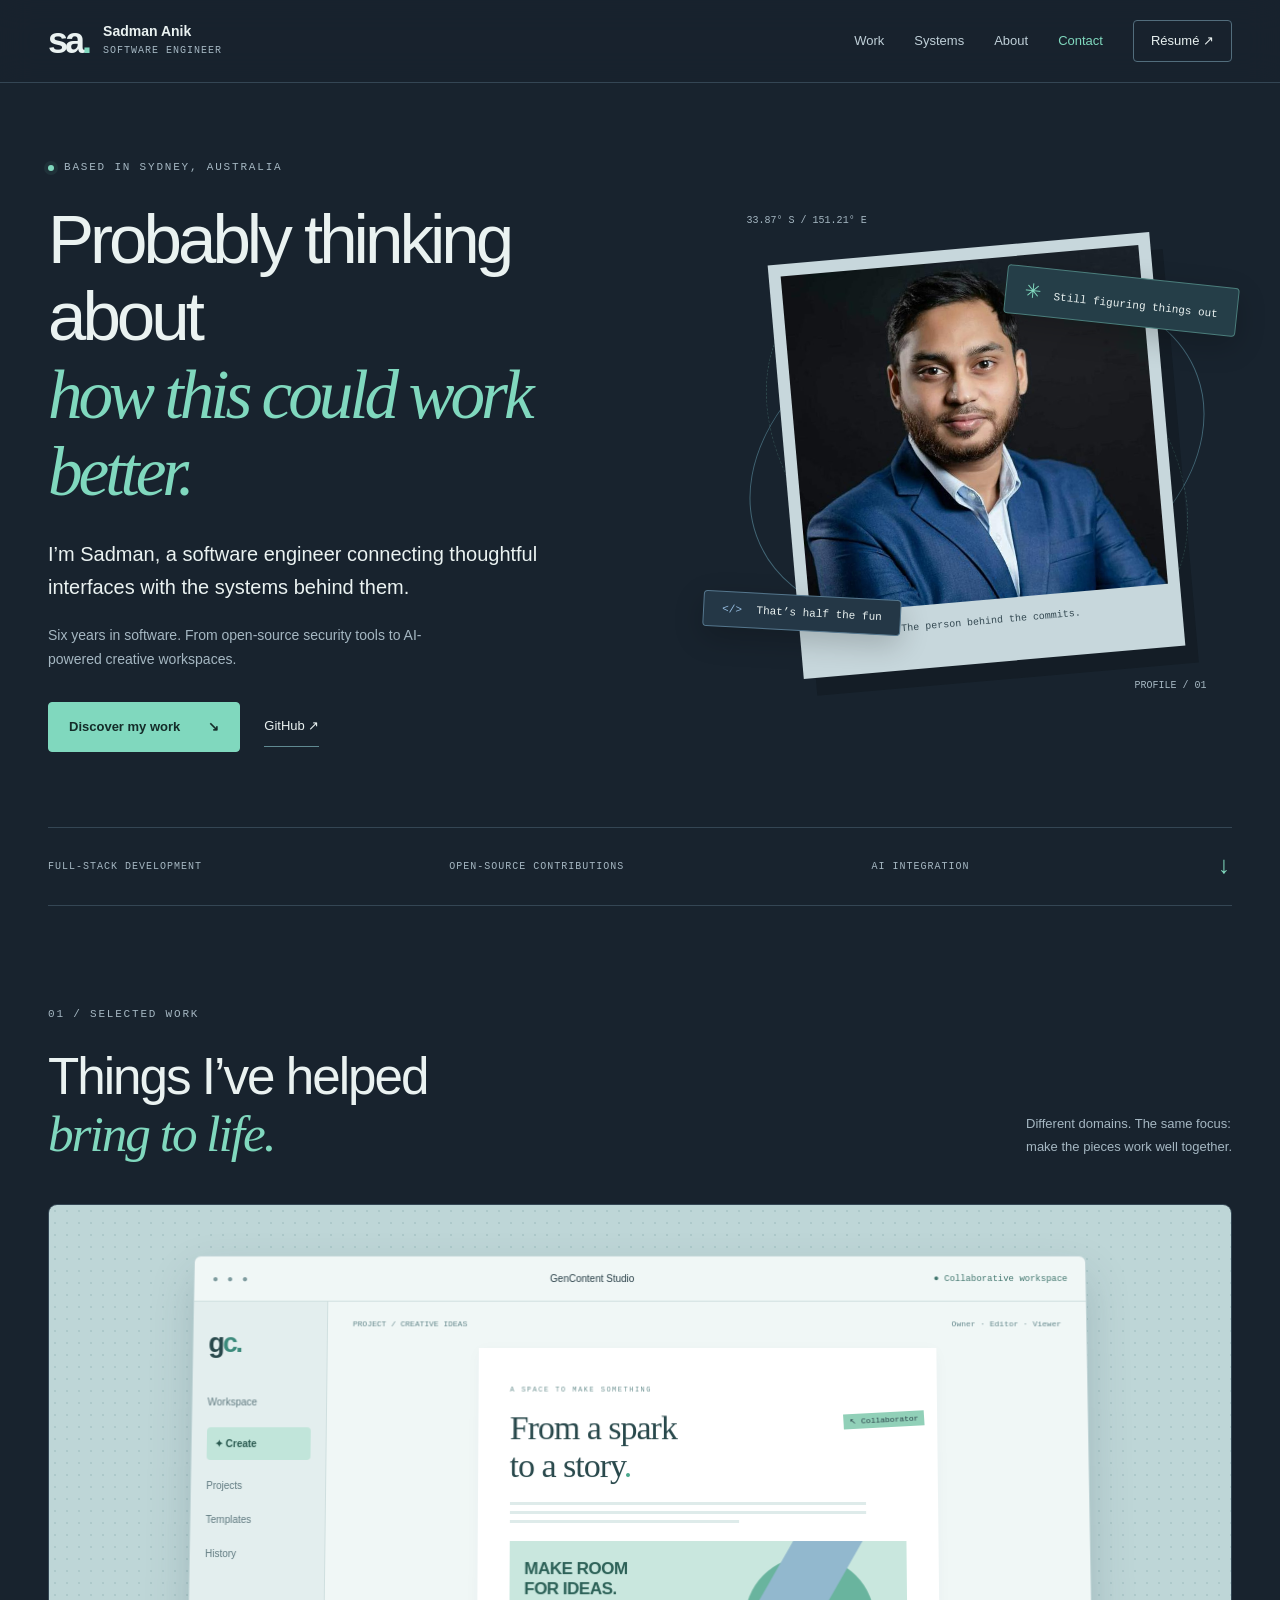
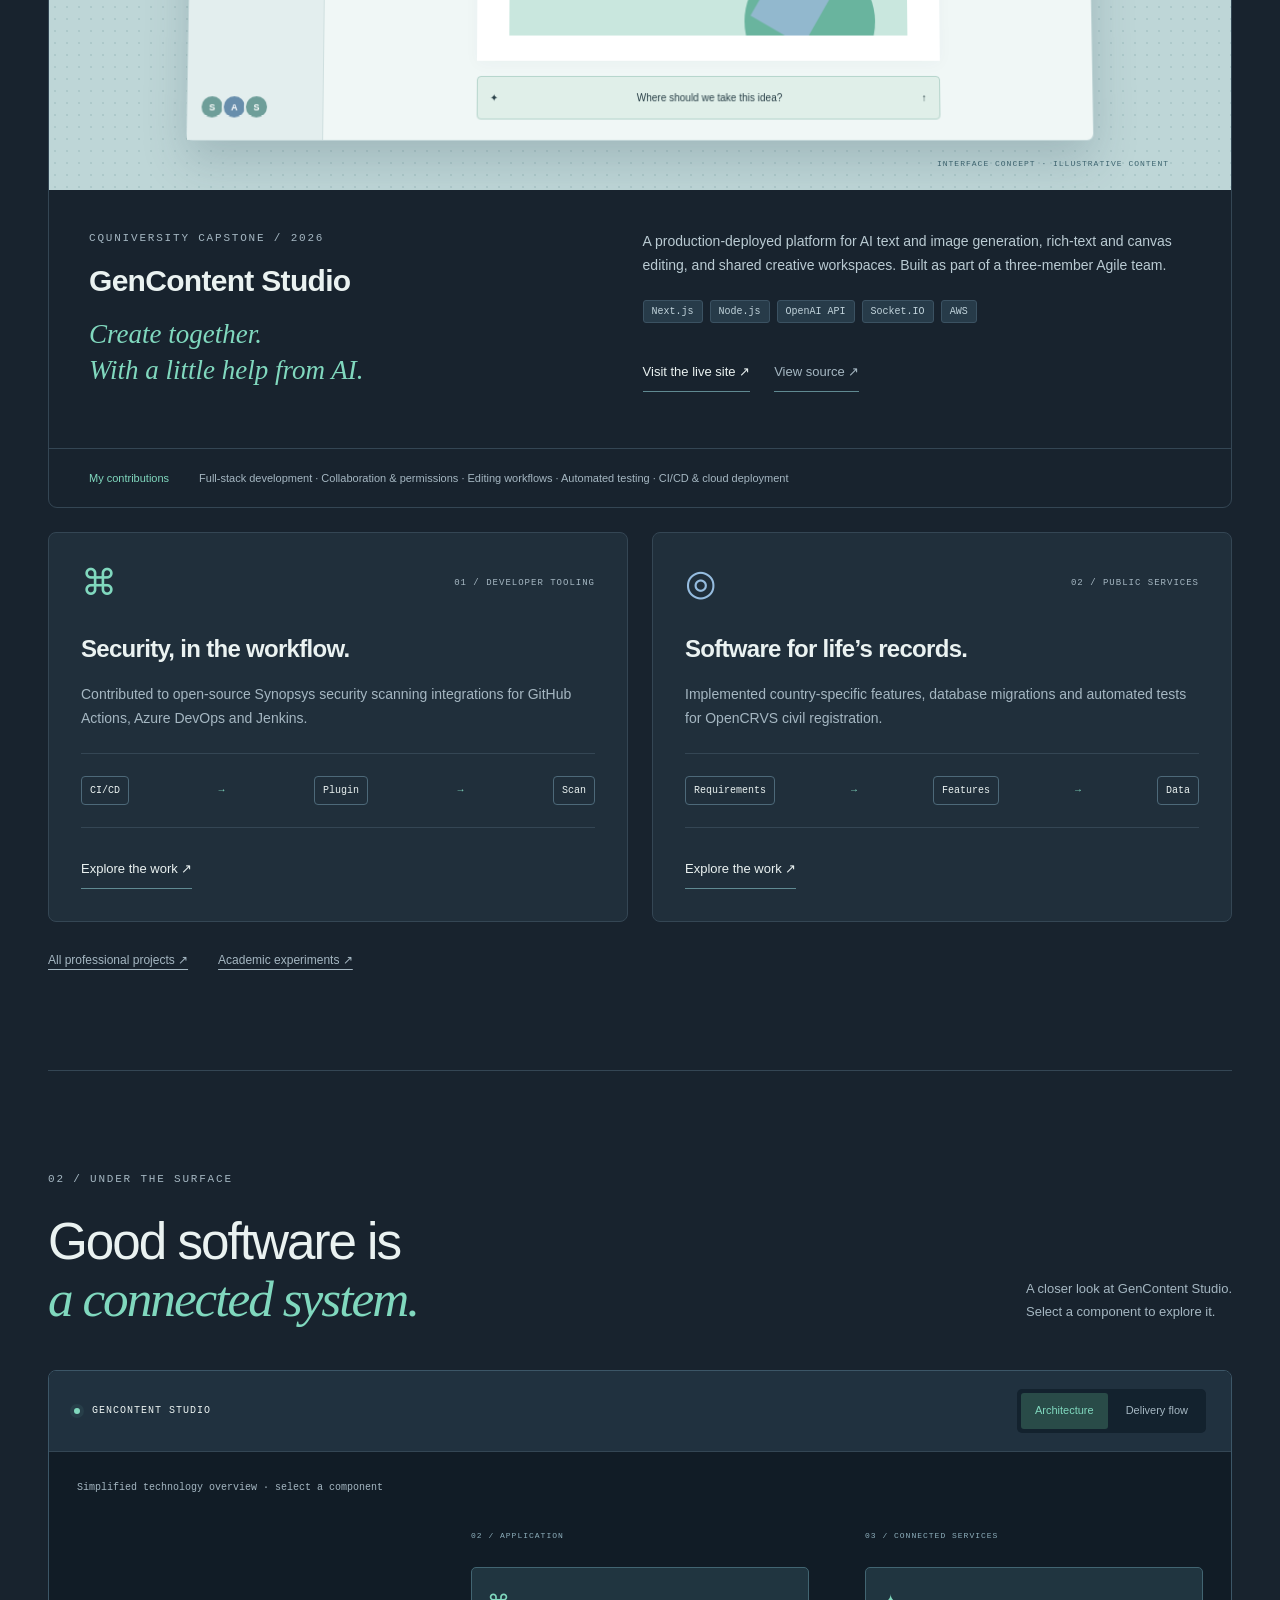
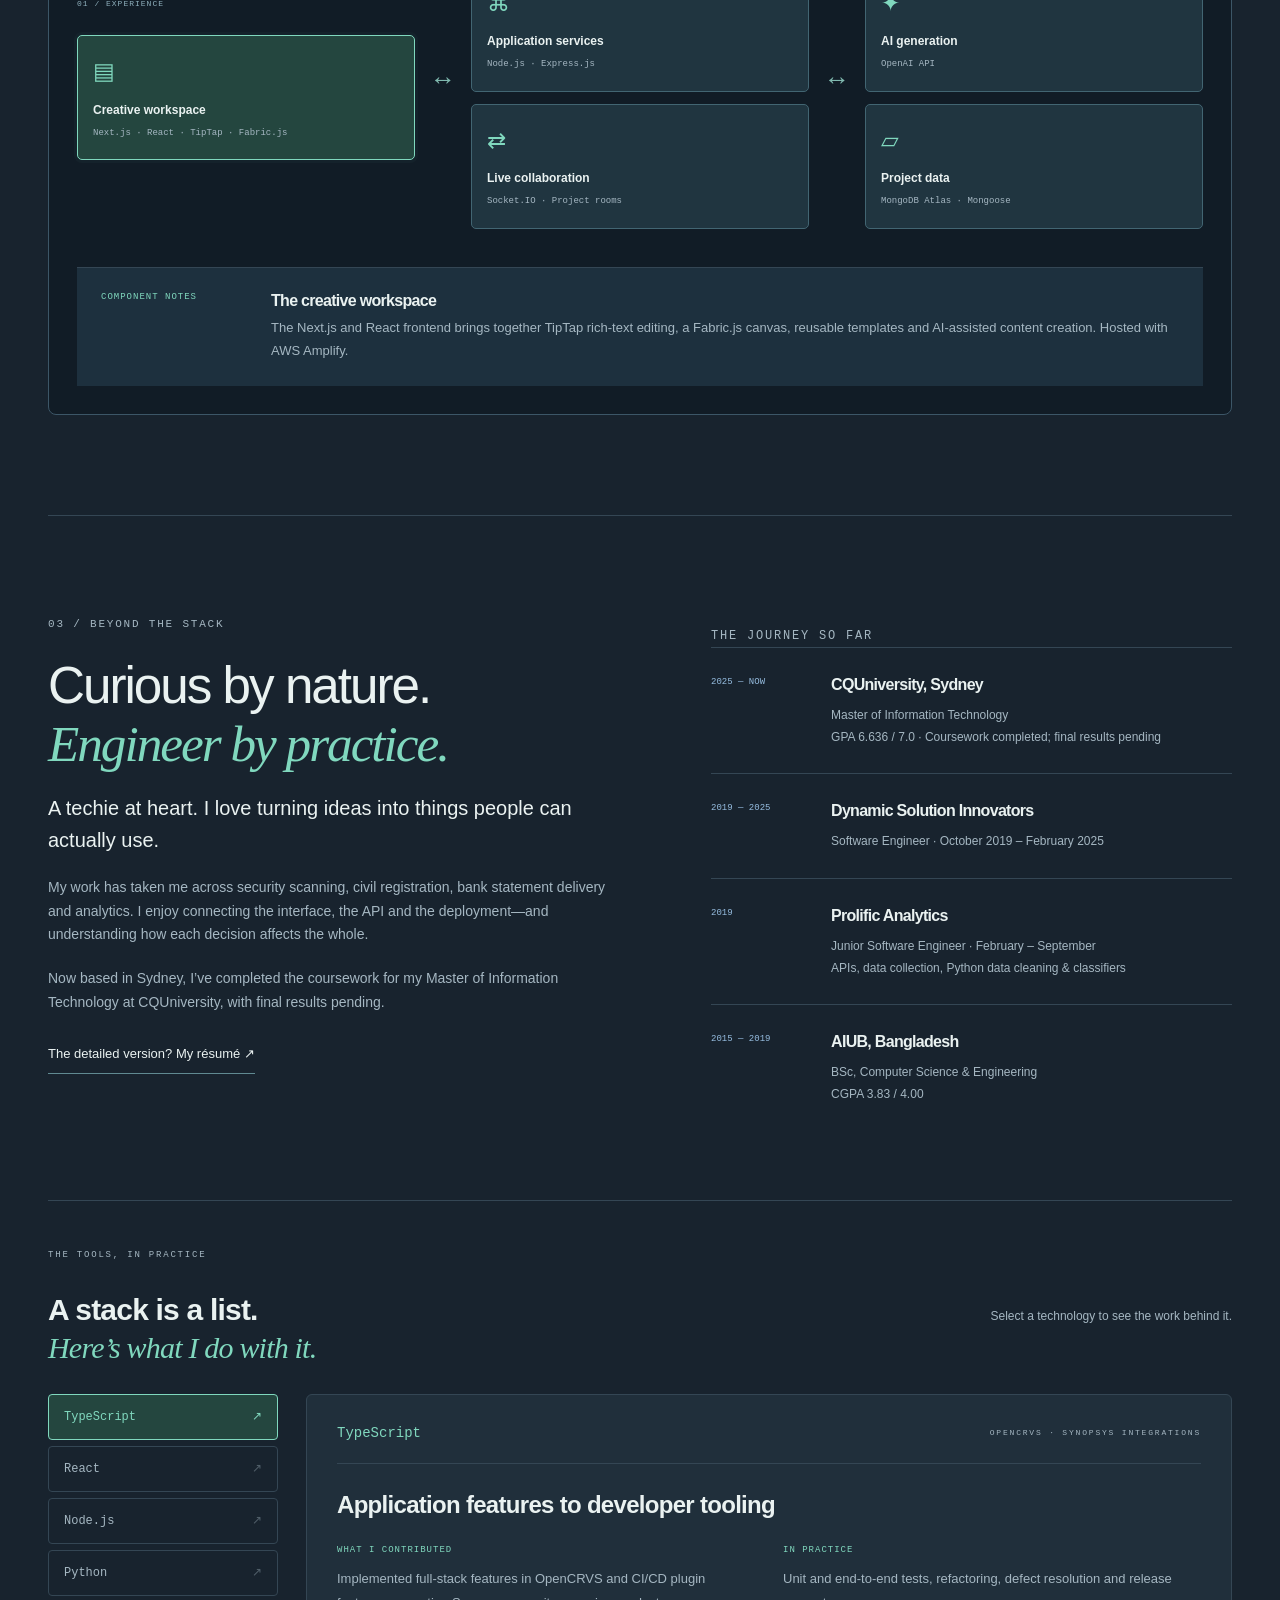
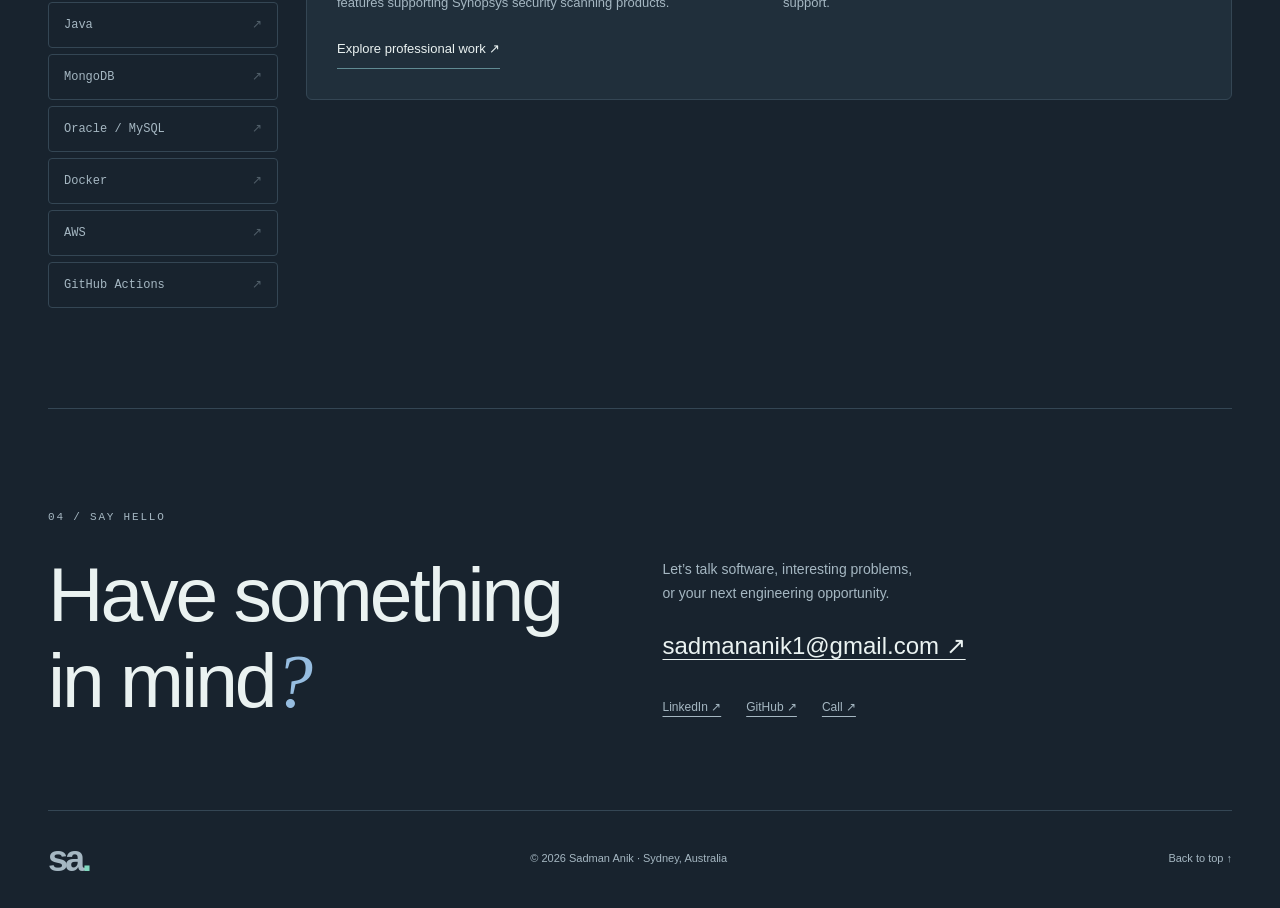
==== commit fe582561: "Redesign portfolio with interactive project showcases and updated experience" ====
--- a/index.html
+++ b/index.html
@@ -1,603 +1,38 @@
-<!DOCTYPE HTML>
-<html>
-
+<!doctype html>
+<html lang="en">
 <head>
-	<meta charset="utf-8">
-	<meta http-equiv="X-UA-Compatible" content="IE=edge">
-	<title>Sadman Anik - Portfolio</title>
-	<meta name="viewport" content="width=device-width, initial-scale=1">
-	<meta name="description" content="Portfolio webpage of Sadman Anik" />
-	<meta name="keywords"
-		content="portfolio,website,personal website,github,projects,computer science and engineering" />
-	<meta name="author" content="Sadman Anik" />
-
-	<!--Social Media icons-->
-	<link rel="stylesheet" href="https://cdnjs.cloudflare.com/ajax/libs/font-awesome/4.7.0/css/font-awesome.min.css">
-
-	<!-- Place favicon.ico and apple-touch-icon.png in the root directory -->
-	<link rel="icon" type="image/png" href="logo.png">
-
-	<link href="https://fonts.googleapis.com/css?family=Quicksand:300,400,500,700" rel="stylesheet">
-	<link href="https://fonts.googleapis.com/css?family=Playfair+Display:400,400i,700" rel="stylesheet">
-	<link href="https://fonts.googleapis.com/css?family=Montserrat|Open+Sans|Raleway&display=swap" rel="stylesheet">
-
-	<!-- Animate.css -->
-	<link rel="stylesheet" href="css/animate.css">
-	<!-- Icomoon Icon Fonts-->
-	<link rel="stylesheet" href="css/icomoon.css">
-	<!-- Bootstrap  -->
-	<link rel="stylesheet" href="css/bootstrap.css">
-	<!-- Flexslider  -->
-	<link rel="stylesheet" href="css/flexslider.css">
-	<!-- Flaticons  -->
-	<link rel="stylesheet" href="fonts/flaticon/font/flaticon.css">
-	<!-- Theme style  -->
-	<link rel="stylesheet" href="css/style.css">
-	<!-- Modernizr JS -->
-	<script src="js/modernizr-2.6.2.min.js"></script>
-
-	<script async src="https://pagead2.googlesyndication.com/pagead/js/adsbygoogle.js"></script>
-	<script>
-		(adsbygoogle = window.adsbygoogle || []).push({
-			google_ad_client: "ca-pub-5825421732371893",
-			enable_page_level_ads: true
-		});
-	</script>
-
+<meta charset="utf-8">
+<meta name="viewport" content="width=device-width, initial-scale=1">
+<title>Sadman Anik | Software Engineer & Full-Stack Developer</title>
+<meta name="description" content="Sadman Anik, a Sydney-based software engineer with six years of experience in full-stack development, APIs, open-source software and CI/CD.">
+<meta name="author" content="Sadman Anik">
+<meta name="theme-color" content="#18232E">
+<link rel="icon" type="image/png" href="logo.png">
+<link rel="stylesheet" href="css/portfolio.css?v=static-portrait-3">
+<script src="js/portfolio.js" defer></script>
 </head>
-
 <body>
-	<div id="colorlib-page">
-		<div class="container-wrap">
-			<a href="#" class="js-colorlib-nav-toggle colorlib-nav-toggle" data-toggle="collapse" data-target="#navbar"
-				aria-expanded="false" aria-controls="navbar"><i></i></a>
-
-			<!----Side bar--->
-			<aside id="colorlib-aside" role="complementary" class="border js-fullheight">
-				<div class="text-center">
-					<div class="author-img" style="background-image: url(images/IMG_-wl1xai.jpg);"></div>
-					<h1 id="colorlib-logo"><a href="https://sadmananik.github.io/portfolio/">Sadman Anik</a></h1>
-					<p><strong>Associate Software Engineer</strong></p>
-				</div>
-				<nav id="colorlib-main-menu" role="navigation" class="navbar">
-					<div id="navbar" class="collapse">
-						<ul>
-							<li><a href="#" data-nav-section="about">About</a></li>
-							<li><a href="#" data-nav-section="skills">Skills</a></li>
-							<li><a href="#" data-nav-section="education">Education</a></li>
-							<li><a href="#" data-nav-section="experience">Work Experience</a></li>
-							<li><a href="#" data-nav-section="contact">Contact</a></li>
-						</ul>
-					</div>
-				</nav>
-			</aside>
-
-			
-			<style>
-				.github-corner:hover .octo-arm {
-					animation: octocat-wave 560ms ease-in-out
-				}
-
-				@keyframes octocat-wave {
-
-					0%,
-					100% {
-						transform: rotate(0)
-					}
-
-					20%,
-					60% {
-						transform: rotate(-25deg)
-					}
-
-					40%,
-					80% {
-						transform: rotate(10deg)
-					}
-				}
-
-				@media (max-width:500px) {
-					.github-corner:hover .octo-arm {
-						animation: none
-					}
-
-					.github-corner .octo-arm {
-						animation: octocat-wave 560ms ease-in-out
-					}
-				}
-			</style>
-
-			<!----- main page--------->
-			<div id="colorlib-main">
-
-				<!-------------------Intro--------------->
-				<section class="colorlib-about" data-section="about">
-					<div class="colorlib-narrow-content">
-						<div class="row">
-							<div class="col-md-12">
-								<div class="row row-bottom-padded-sm animate-box" data-animate-effect="fadeInLeft">
-									<div class="col-md-12" style="margin-bottom: -30px">
-										<p style="margin-top: 20px;">Hi there! Welcome the my portfolio.</p>
-									</div>
-								</div>
-							</div>
-						</div>
-					</div>
-				</section>
-
-				<!---------------About me---------------------->
-				<section class="colorlib-about" data-section="about">
-					<div class="colorlib-narrow-content">
-						<div class="row">
-							<div class="col-md-12">
-								<div class="row row-bottom-padded-sm animate-box" data-animate-effect="fadeInLeft">
-									<div class="col-md-12">
-										<div class="about-desc">
-											<h2>About Me</h2>
-											<hr>
-											<p>Associate Software Engineer with practical working knowledge in the
-												information technology and services industry.
-												Passionate about Programming, building software and learning new
-												technologies.
-
-												<br>My daily job is to build software solution for company or client purposes.
-													I love to learn new tech and all of creative process.</p>
-										</div>
-									</div>
-								</div>
-								<div class="row">
-									<!-- <div class="col-md-3 animate-box" data-animate-effect="fadeInRight">
-										<a href="pro-projects/pro-projects.html" target="_blank">
-											<div class="services color-2">
-												<span class="icon2"><i class="fa fa-code"></i></span>
-												<h3>Professional Projects</h3>
-											</div>
-										</a>
-									</div> -->
-									<div class="col-md-3 animate-box" data-animate-effect="fadeInRight">
-										<a href="aca-projects/aca-projects.html" target="_self">
-											<div class="services color-3">
-												<span class="icon2"><i class="fa fa-desktop"></i></span>
-												<h3>Academic Projects</h3>
-											</div>
-										</a>
-									</div>
-<!-- 									<div class="col-md-3 animate-box" data-animate-effect="fadeInRight">
-										<a href="achievements/achievements.html" target="_blank">
-											<div class="services color-4">
-												<span class="icon2"><i class="fa fa-trophy"></i></span>
-												<h3>All <br> Achievements</h3>
-											</div>
-										</a>
-									</div> -->
-									<!-- <div class="col-md-3 animate-box" data-animate-effect="fadeInRight">
-										<a href="ml/ml.html" target="_blank">
-											<div class="services color-1">
-												<span class="icon2"><i class="fa fa-user"></i></span>
-												<h3>Machine Learning</h3>
-											</div>
-										</a>
-									</div> -->
-								</div>
-								<div class="row">
-									<div class="col-md-12 animate-box" data-animate-effect="fadeInLeft">
-										<div class="hire">
-											<h2>Currently I'm a working at DSi (Dynamic Solution Inovators)</h2>
-											<h3> as Associate Software Engineer</h3>
-											<a href="Resume_sadmananik.pdf" class="btn-hire"
-												style="text-align: center;" target="_blank">Download Resume</a>
-										</div>
-									</div>
-								</div>
-							</div>
-						</div>
-					</div>
-				</section>
-
-				<!------Skills---------------->
-
-				<section class="colorlib-skills" data-section="skills">
-					<div class="colorlib-narrow-content">
-						<div class="row">
-							<div class="col-md-6 col-md-offset-3 col-md-pull-3 animate-box"
-								data-animate-effect="fadeInLeft">
-								<!--	<span class="heading-meta">My Specialty</span> -->
-								<h2>Skills</h2>
-								<hr>
-							</div>
-						</div>
-						<p>Some of the significant aptitudes which will assist me with achieving your objectives.</p>
-						<div class="row">
-							<div class="col-md-6 animate-box" data-animate-effect="fadeInLeft">
-								<div class="progress-wrap">
-									<h3>JavaScript</h3>
-									<div class="progress">
-										<div class="progress-bar color-1" role="progressbar" aria-valuenow="85"
-											aria-valuemin="0" aria-valuemax="100" style="width:85%">
-											<span>85%</span>
-										</div>
-									</div>
-								</div>
-							</div>
-							<div class="col-md-6 animate-box" data-animate-effect="fadeInRight">
-								<div class="progress-wrap">
-									<h3>React-js</h3>
-									<div class="progress">
-										<div class="progress-bar color-2" role="progressbar" aria-valuenow="75"
-											aria-valuemin="0" aria-valuemax="100" style="width:75%">
-											<span>75%</span>
-										</div>
-									</div>
-								</div>
-							</div>
-							<div class="col-md-6 animate-box" data-animate-effect="fadeInRight">
-								<div class="progress-wrap">
-									<h3>nodeJS</h3>
-									<div class="progress">
-										<div class="progress-bar color-4" role="progressbar" aria-valuenow="80"
-											aria-valuemin="0" aria-valuemax="100" style="width:80%">
-											<span>80%</span>
-										</div>
-									</div>
-								</div>
-							</div>
-							<div class="col-md-6 animate-box" data-animate-effect="fadeInRight">
-								<div class="progress-wrap">
-									<h3>mongoDB,Oracle,mySql,postgreSql, influxDB, redis</h3>
-									<div class="progress">
-										<div class="progress-bar color-6" role="progressbar" aria-valuenow="80"
-											aria-valuemin="0" aria-valuemax="100" style="width:80%">
-											<span>80%</span>
-										</div>
-									</div>
-								</div>
-							</div>
-							<div class="col-md-6 animate-box" data-animate-effect="fadeInLeft">
-								<div class="progress-wrap">
-									<h3>Git,SVN,JIRA,Confluence,trello</h3>
-									<div class="progress">
-										<div class="progress-bar color-7" role="progressbar" aria-valuenow="75"
-											aria-valuemin="0" aria-valuemax="100" style="width:75%">
-											<span>75%</span>
-										</div>
-									</div>
-								</div>
-							</div>
-							<div class="col-md-6 animate-box" data-animate-effect="fadeInRight">
-								<div class="progress-wrap">
-									<h3>Django</h3>
-									<div class="progress">
-										<div class="progress-bar color-3" role="progressbar" aria-valuenow="60"
-											aria-valuemin="0" aria-valuemax="100" style="width:60%">
-											<span>60%</span>
-										</div>
-									</div>
-								</div>
-							</div>
-							<div class="col-md-6 animate-box" data-animate-effect="fadeInRight">
-								<div class="progress-wrap">
-									<h3>PHP</h3>
-									<div class="progress">
-										<div class="progress-bar color-3" role="progressbar" aria-valuenow="60"
-											aria-valuemin="0" aria-valuemax="100" style="width:60%">
-											<span>60%</span>
-										</div>
-									</div>
-								</div>
-							</div>
-							<div class="col-md-6 animate-box" data-animate-effect="fadeInLeft">
-								<div class="progress-wrap">
-									<h3>C#</h3>
-									<div class="progress">
-										<div class="progress-bar color-5" role="progressbar" aria-valuenow="60"
-											aria-valuemin="0" aria-valuemax="100" style="width:60%">
-											<span>60%</span>
-										</div>
-									</div>
-								</div>
-							</div>
-							<div class="col-md-6 animate-box" data-animate-effect="fadeInRight">
-								<div class="progress-wrap">
-									<h3>Java</h3>
-									<div class="progress">
-										<div class="progress-bar color-3" role="progressbar" aria-valuenow="60"
-											aria-valuemin="0" aria-valuemax="100" style="width:60%">
-											<span>60%</span>
-										</div>
-									</div>
-								</div>
-							</div>
-							<div class="col-md-6 animate-box" data-animate-effect="fadeInLeft">
-								<div class="progress-wrap">
-									<h3>AWS</h3>
-									<div class="progress">
-										<div class="progress-bar color-5" role="progressbar" aria-valuenow="40"
-											aria-valuemin="0" aria-valuemax="100" style="width:40%">
-											<span>40%</span>
-										</div>
-									</div>
-								</div>
-							</div>
-							<div class="col-md-6 animate-box" data-animate-effect="fadeInRight">
-								<div class="progress-wrap">
-									<h3>Docker</h3>
-									<div class="progress">
-										<div class="progress-bar color-3" role="progressbar" aria-valuenow="35"
-											aria-valuemin="0" aria-valuemax="100" style="width:35%">
-											<span>35%</span>
-										</div>
-									</div>
-								</div>
-							</div>
-						</div>
-					</div>
-				</section>
-
-
-				<!---------Education----------------->
-
-				<section class="colorlib-education" data-section="education">
-					<div class="colorlib-narrow-content">
-						<div class="row">
-							<div class="col-md-6 col-md-offset-3 col-md-pull-3 animate-box"
-								data-animate-effect="fadeInLeft">
-								<h2>Education</h2>
-								<hr>
-							</div>
-						</div>
-						<div class="row">
-							<div class="col-md-12 animate-box" data-animate-effect="fadeInLeft">
-								<div class="fancy-collapse-panel">
-									<div class="panel-group" id="accordion" role="tablist" aria-multiselectable="true">
-										<div class="panel panel-default">
-											<div class="panel-heading" role="tab" id="headingTwo">
-												<h4 class="panel-title">
-													<a class="collapsed" data-toggle="collapse" data-parent="#accordion"
-														href="#collapseTwo" aria-expanded="false"
-														aria-controls="collapseTwo">Bachelor Degree of Computer Science
-														& Engineering
-													</a>
-												</h4>
-											</div>
-											<div id="collapseTwo" class="panel-collapse collapse" role="tabpanel"
-												aria-labelledby="headingTwo">
-												<div class="panel-body">
-													<p>I have received my BSc degree in Computer Science and Engineering
-														from <strong><a href="https://www.aiub.edu/">American
-																International University-Bangladesh</a></strong>
-														<br>
-														<li>CGPA <strong> 3.83</strong> out of <strong>4.00</strong>
-														</li>
-														<li>Completed <strong>148</strong> credits
-														</li>
-														<li>Graduated <strong>AIUB 19th Convocation</strong>
-														</li>
-													</p>
-												</div>
-											</div>
-										</div>
-
-										<div class="panel panel-default">
-											<div class="panel-heading" role="tab" id="headingFive">
-												<h4 class="panel-title">
-													<a class="collapsed" data-toggle="collapse" data-parent="#accordion"
-														href="#collapseFive" aria-expanded="false"
-														aria-controls="collapseFive">Secondary & Higher Secondary
-														Education
-													</a>
-												</h4>
-											</div>
-											<div id="collapseFive" class="panel-collapse collapse" role="tabpanel"
-												aria-labelledby="headingFive">
-												<div class="panel-body">
-													<p>Completed Higher Secondary (HSC) Level Education from Science <strong>
-															Birshreshtha Munshi Abdur Rouf Public College</strong> under Dhaka
-														Board
-														major in Physics,
-														Chemistry and Higher-Mathematics in the year of 2014.
-
-														<br>
-														<li>GPA <strong> 5.00</strong> out of <strong>5.00</strong>
-														</li>
-
-													</p>
-													<p>Completed Secondary (SSC) Level Education from Science <strong>
-															Dhamrai Hardinge High School, Dhamrai, Savar</strong> under Dhaka
-														Board in 2012.
-
-														<br>
-														<li>GPA <strong> 5.00</strong> out of <strong>5.00</strong>
-														</li>
-													</p>
-
-												</div>
-											</div>
-										</div>
-									</div>
-								</div>
-							</div>
-						</div>
-					</div>
-				</section>
-
-				<!--------------Work Experience----------->
-
-				<section class="colorlib-experience" data-section="experience">
-					<div class="colorlib-narrow-content">
-						<div class="row">
-							<div class="col-md-6 col-md-offset-3 col-md-pull-3 animate-box"
-								data-animate-effect="fadeInLeft">
-								<h2>Work Experience</h2>
-								<hr>
-							</div>
-						</div>
-						<div class="row">
-							<div class="col-md-12">
-								<div class="timeline-centered">
-								
-									<article class="timeline-entry animate-box" data-animate-effect="fadeInRight">
-										<div class="timeline-entry-inner">
-											<div class="timeline-icon color-2">
-												<i class="fa fa-globe"></i>
-											</div>
-											<div class="timeline-label">
-												<h2><a href="http://dsinnovators.com/">Dynamic Solution Innovators Ltd.</a>
-													<span>October 2019 - Current</span>
-												</h2>
-												<p><strong>Associate Software Engineer</strong><br>
-													<i>Project: <a href="https://github.com/opencrvs">OpenCRVS</a> (Open Source)</i><br>
-													- New feature implementation <br>
-													- Refactor and improve codes for future maintainability <br>
-													- Write and maintain unit tests <br>
-													- Write and maintain the e2e cypress test <br>
-													- Reviewed other team members' code <br>
-													- Contributes to SCRUM, sprint-planing, tech-debt, retro <br>
-													- Used React.JS, Redux, Node.JS, Typescript, GraphQL,
-														Hl7/FHIR, MongoDB, InfluxDB, Redis, Elasticsearch,
-														Docker, Git
-												</p>
-												<p></p>
-											</div>
-
-											<div class="timeline-label">
-												<p><strong>Junior Software Engineer</strong><br>
-													<i>Project: <a href="https://github.com/opencrvs">infoIMAGE (Integrated Solution for Bank
-														Statement Delivery)</a></i><br>
-														- Configure new client <br>
-														- R&D and implement the new features <br>
-														- Maintenance and bug fixing <br>
-														- Maintain development, pilot, stage & production environment <br>
-														- Note design document and release note <br>
-														- Maintain issue tracking tool <br>
-														- Used Meteor.JS, Node.JS, MongoDB, Docker, Ansible, Jenkins,
-														Nginx, JIRA, Confluence, SVN
-												</p>
-												<p></p>
-											</div>
-										</div>
-									</article>
-
-									<article class="timeline-entry animate-box" data-animate-effect="fadeInRight">
-										<div class="timeline-entry-inner">
-
-											<div class="timeline-icon color-5">
-												<i class="fa fa-user"></i>
-											</div>
-
-											<div class="timeline-label">
-												<h2><a href="http://www.prolificanalyticsinc.com/">Prolific
-														Analytics</a> <span>Feb 2019 - September
-														2019</span></h2>
-												<p><strong>Junior Software Engineer</strong><br>
-													<i>Duties/Responsibilities:</i><br>
-													1. Development of back-end API applications and services using node.js and python.<br>
-													2. Development of technical specifications and coding documentations
-													for the projects.<br>
-													3. Working with Business Analyst and Architects to develop
-													applications based on project requirements.<br>
-													4. Implementing the best coding practices to improve project
-													effectiveness.<br>
-													5. Participation in creating project plan and release plan.<br>
-													6. Coordination with Tester to test and debug software applications.
-												</p>
-												<p></p>
-											</div>
-										</div>
-									</article>
-
-									<article class="timeline-entry begin animate-box"
-										data-animate-effect="fadeInBottom">
-										<div class="timeline-entry-inner">
-											<div class="timeline-icon color-none">
-											</div>
-										</div>
-									</article>
-								</div>
-							</div>
-						</div>
-					</div>
-				</section>
-
-
-				<!--------Contact---------->
-
-				<section class="colorlib-contact" data-section="contact">
-					<div class="colorlib-narrow-content">
-						<div class="row">
-							<div class="col-md-12">
-								<div class="row row-bottom-padded-sm animate-box" data-animate-effect="fadeInLeft">
-									<h2>Contact</h2>
-									<hr>
-									<p>For any further communication, please do not hesitate to contact me and
-										send me an email
-										at <strong><a
-												href="mailto: sadmananik1@gmail.com">sadmananik1@gmail.com</a></strong>
-									</p>
-								</div>
-							</div>
-						</div>
-					</div>
-				</section>
-
-
-				<!------------Footer------------->
-
-				<section class="colorlib-footer" data-section="footer">
-					<div class="colorlib-narrow-content">
-						<div class="row">
-							<div class="col-md-12">
-								<div class="row row-bottom-padded-sm animate-box" data-animate-effect="fadeInLeft">
-									<div class="hire">
-										<p style="text-align: center">
-											<strong>Thank you for visiting my
-												profile!</strong><br>
-											You can also find me in the following
-											media,</p>
-										<div align=center>
-											<p style="font-size: 30px; margin-bottom: 0px;">
-												<a href="https://www.linkedin.com/in/sadman-anik/"
-													style="color: black;" class="fa fa-linkedin"></a>
-												&nbsp;&nbsp;&nbsp;&nbsp;
-												<a href="https://github.com/sadmananik" style="color: black;"
-													class="fa fa-github"></a> &nbsp;&nbsp;&nbsp;&nbsp;
-												<a href="https://gitlab.com/sadmananik" style="color: black;"
-													class="fa fa-gitlab"></a>
-												&nbsp;&nbsp;&nbsp;&nbsp;
-												<a href="https://www.facebook.com/sadman.anik2" style="color: black;"
-													class="fa fa-facebook"></a></p>
-										</div>
-										<p style="text-align: center; margin-bottom: -20px;"><strong>2020 &copy; Sadman
-												Anik</strong></p>
-									</div>
-								</div>
-							</div>
-						</div>
-					</div>
-				</section>
-
-			</div><!-- end:colorlib-main -->
-		</div><!-- end:container-wrap -->
-	</div><!-- end:colorlib-page -->
-
-	<!-- jQuery -->
-	<script src="js/jquery.min.js"></script>
-	<!-- jQuery Easing -->
-	<script src="js/jquery.easing.1.3.js"></script>
-	<!-- Bootstrap -->
-	<script src="js/bootstrap.min.js"></script>
-	<!-- Waypoints -->
-	<script src="js/jquery.waypoints.min.js"></script>
-	<!-- Flexslider -->
-	<script src="js/jquery.flexslider-min.js"></script>
-	<!-- Owl carousel -->
-	<script src="js/owl.carousel.min.js"></script>
-	<!-- Counters -->
-	<script src="js/jquery.countTo.js"></script>
-
-
-	<!-- MAIN JS -->
-	<script src="js/main.js"></script>
-
+<a class="skip-link" href="#main">Skip to content</a>
+<header class="site-header"><a class="wordmark" href="index.html" aria-label="Sadman Anik — home"><span class="monogram">sa<span>.</span></span><span>Sadman Anik<span class="brand-sub">Software engineer</span></span></a><button class="menu-toggle" type="button" aria-expanded="false" aria-controls="site-navigation">Menu <span aria-hidden="true">☰</span></button><nav class="sidebar" id="site-navigation" aria-label="Main navigation"><ul><li><a href="#projects">Work</a></li><li><a href="#systems">Systems</a></li><li><a href="#about">About</a></li><li><a href="#contact">Contact</a></li><li><a class="nav-cv" href="Resume_sadmananik.pdf" download="Sadman_Anik_CV.pdf">Résumé <span aria-hidden="true">↗</span></a></li></ul></nav></header><div class="layout">
+<main id="main">
+<section class="hero" id="home" aria-labelledby="home-title">
+<div class="hero-copy"><p class="eyebrow"><span class="status-dot"></span> Based in Sydney, Australia</p><h1 id="home-title">Probably thinking about<br><span class="accent">how this could work better.</span></h1><p class="hero-description">I’m Sadman, a software engineer connecting thoughtful interfaces with the systems behind them.</p><p class="hero-note">Six years in software. From open-source security tools to AI-powered creative workspaces.</p><div class="actions"><a class="button" href="#projects">Discover my work <span aria-hidden="true">↘</span></a><a class="text-link" href="https://github.com/sadmananik">GitHub <span aria-hidden="true">↗</span></a></div></div>
+<div class="hero-art"><div class="orbit orbit-one"></div><div class="orbit orbit-two"></div><span class="art-coordinate">33.87° S / 151.21° E</span><div class="portrait-frame"><img src="images/sadman-anik-portrait.jpg" width="640" height="640" alt="Portrait of Sadman Anik in a blue blazer"><span class="portrait-caption">The person behind the commits.</span></div><div class="floating-label label-top"><span aria-hidden="true">✳</span> Still figuring things out</div><div class="floating-label label-bottom"><span class="code-mark">&lt;/&gt;</span> That’s half the fun</div><span class="art-index">PROFILE / 01</span></div>
+<div class="hero-bottom"><span>FULL-STACK DEVELOPMENT</span><span>OPEN-SOURCE CONTRIBUTIONS</span><span>AI INTEGRATION</span><a href="#projects" aria-label="Scroll to selected work">↓</a></div>
+</section>
+<section id="projects" aria-labelledby="projects-title"><div class="section-heading"><div><p class="eyebrow">01 / Selected work</p><h2 id="projects-title">Things I’ve helped<br><em>bring to life.</em></h2></div><p>Different domains. The same focus:<br>make the pieces work well together.</p></div>
+<article class="showcase"><div class="studio-visual" aria-label="Illustrative GenContent Studio editing interface"><div class="mock-browser"><div class="mock-toolbar"><span class="window-dots" aria-hidden="true">● ● ●</span><span>GenContent Studio</span><span class="mock-live">● Collaborative workspace</span></div><div class="mock-workspace"><div class="mock-sidebar"><span class="studio-logo">g<span>c.</span></span><span>Workspace</span><strong>✦ Create</strong><span>Projects</span><span>Templates</span><span>History</span><div class="mock-avatar-row"><b>S</b><b>A</b><b>S</b></div></div><div class="mock-document"><div class="mock-doc-meta"><span>PROJECT / CREATIVE IDEAS</span><span>Owner · Editor · Viewer</span></div><div class="document-paper"><span class="doc-kicker">A SPACE TO MAKE SOMETHING</span><h3>From a spark<br>to a story<span>.</span></h3><div class="mock-lines" aria-hidden="true"><i></i><i></i><i></i></div><div class="canvas-art" aria-hidden="true"><div class="canvas-circle"></div><div class="canvas-block"></div><span>MAKE ROOM<br>FOR IDEAS.</span></div><span class="mock-cursor">↖ Collaborator</span></div><div class="mock-prompt"><span>✦</span> Where should we take this idea? <span>↑</span></div></div></div></div><span class="visual-caption">INTERFACE CONCEPT · ILLUSTRATIVE CONTENT</span></div>
+<div class="showcase-copy"><div><p class="eyebrow">CQUniversity capstone / 2026</p><h3>GenContent Studio</h3><p class="project-lead">Create together.<br>With a little help from AI.</p></div><div><p>A production-deployed platform for AI text and image generation, rich-text and canvas editing, and shared creative workspaces. Built as part of a three-member Agile team.</p><ul class="tags" aria-label="Technologies"><li>Next.js</li><li>Node.js</li><li>OpenAI API</li><li>Socket.IO</li><li>AWS</li></ul><div class="actions"><a class="text-link" href="https://gencontentstudio.com">Visit the live site ↗</a><a class="text-link muted-link" href="https://github.com/sadmananik/genContent-studio">View source ↗</a></div></div></div>
+<div class="project-footnote"><span>My contributions</span><p>Full-stack development · Collaboration &amp; permissions · Editing workflows · Automated testing · CI/CD &amp; cloud deployment</p></div></article>
+<div class="work-grid"><article class="work-card"><div class="card-top"><span class="work-symbol" aria-hidden="true">⌘</span><span class="eyebrow">01 / Developer tooling</span></div><h3>Security, in the workflow.</h3><p>Contributed to open-source Synopsys security scanning integrations for GitHub Actions, Azure DevOps and Jenkins.</p><div class="mini-flow" aria-label="CI/CD workflow connects through integration plugins to security scanning"><span>CI/CD</span><i aria-hidden="true">→</i><span>Plugin</span><i aria-hidden="true">→</i><span>Scan</span></div><a class="text-link" href="pro-projects/pro-projects.html#security">Explore the work ↗</a></article><article class="work-card"><div class="card-top"><span class="work-symbol orange" aria-hidden="true">◎</span><span class="eyebrow">02 / Public services</span></div><h3>Software for life’s records.</h3><p>Implemented country-specific features, database migrations and automated tests for OpenCRVS civil registration.</p><div class="mini-flow" aria-label="Country requirements inform application features and data migrations"><span>Requirements</span><i aria-hidden="true">→</i><span>Features</span><i aria-hidden="true">→</i><span>Data</span></div><a class="text-link" href="pro-projects/pro-projects.html#opencrvs">Explore the work ↗</a></article></div><div class="archive-links"><a href="pro-projects/pro-projects.html">All professional projects ↗</a><a href="aca-projects/aca-projects.html">Academic experiments ↗</a></div></section>
+<section id="systems" aria-labelledby="systems-title"><div class="section-heading"><div><p class="eyebrow">02 / Under the surface</p><h2 id="systems-title">Good software is<br><em>a connected system.</em></h2></div><p>A closer look at GenContent Studio.<br>Select a component to explore it.</p></div>
+<div class="system-board"><div class="system-toolbar"><span><span class="status-dot"></span> GENCONTENT STUDIO</span><div class="diagram-tabs" role="group" aria-label="Diagram view"><button type="button" data-diagram="architecture" aria-pressed="true">Architecture</button><button type="button" data-diagram="delivery" aria-pressed="false">Delivery flow</button></div></div>
+<div id="architecture-panel" class="diagram-panel"><p class="diagram-caption">Simplified technology overview · select a component</p><div class="architecture-map"><div class="map-column"><span class="map-layer">01 / EXPERIENCE</span><button class="system-node" data-node="frontend" aria-pressed="true"><span class="node-icon" aria-hidden="true">▤</span><strong>Creative workspace</strong><small>Next.js · React · TipTap · Fabric.js</small></button></div><span class="map-connector" aria-hidden="true">↔</span><div class="map-column"><span class="map-layer">02 / APPLICATION</span><button class="system-node" data-node="backend" aria-pressed="false"><span class="node-icon" aria-hidden="true">⌘</span><strong>Application services</strong><small>Node.js · Express.js</small></button><button class="system-node" data-node="realtime" aria-pressed="false"><span class="node-icon" aria-hidden="true">⇄</span><strong>Live collaboration</strong><small>Socket.IO · Project rooms</small></button></div><span class="map-connector" aria-hidden="true">↔</span><div class="map-column"><span class="map-layer">03 / CONNECTED SERVICES</span><button class="system-node" data-node="ai" aria-pressed="false"><span class="node-icon" aria-hidden="true">✦</span><strong>AI generation</strong><small>OpenAI API</small></button><button class="system-node" data-node="data" aria-pressed="false"><span class="node-icon" aria-hidden="true">▱</span><strong>Project data</strong><small>MongoDB Atlas · Mongoose</small></button></div></div><div class="node-detail" aria-live="polite" aria-atomic="true"><span class="detail-index">COMPONENT NOTES</span><div><h3 id="node-title">The creative workspace</h3><p id="node-description">The Next.js and React frontend brings together TipTap rich-text editing, a Fabric.js canvas, reusable templates and AI-assisted content creation. Hosted with AWS Amplify.</p></div></div></div>
+<div id="delivery-panel" class="diagram-panel"><p class="diagram-caption">From a pull request to production · GitHub Actions</p><ol class="delivery-flow"><li><span>01</span><strong>Pull request</strong><small>Propose a change</small></li><li><span>02</span><strong>Quality checks</strong><small>Automated tests &amp; E2E</small></li><li><span>03</span><strong>Review &amp; merge</strong><small>Review the change</small></li><li><span>04</span><strong>Approval</strong><small>Manual production gate</small></li><li><span>05</span><strong>Deploy</strong><small>Amplify &amp; EC2</small></li></ol><div class="delivery-note"><strong>64 frontend + 23 backend tests</strong><p>Final system test results, with additional CI-integrated Cypress end-to-end testing. Backend deployment uses Docker, NGINX and Certbot.</p></div></div></div>
+</section>
+<section id="about" aria-labelledby="about-title"><div class="about-grid"><div><p class="eyebrow">03 / Beyond the stack</p><h2 id="about-title">Curious by nature.<br><em>Engineer by practice.</em></h2><p class="about-lead">A techie at heart. I love turning ideas into things people can actually use.</p><p>My work has taken me across security scanning, civil registration, bank statement delivery and analytics. I enjoy connecting the interface, the API and the deployment—and understanding how each decision affects the whole.</p><p>Now based in Sydney, I’ve completed the coursework for my Master of Information Technology at CQUniversity, with final results pending.</p><a class="text-link" href="Resume_sadmananik.pdf" download="Sadman_Anik_CV.pdf">The detailed version? My résumé ↗</a></div><div class="journey"><p class="eyebrow">The journey so far</p><article><span class="journey-year">2025 — NOW</span><div><h3>CQUniversity, Sydney</h3><p>Master of Information Technology<br>GPA 6.636 / 7.0 · Coursework completed; final results pending</p></div></article><article><span class="journey-year">2019 — 2025</span><div><h3>Dynamic Solution Innovators</h3><p>Software Engineer · October 2019 – February 2025</p></div></article><article><span class="journey-year">2019</span><div><h3>Prolific Analytics</h3><p>Junior Software Engineer · February – September<br>APIs, data collection, Python data cleaning &amp; classifiers</p></div></article><article><span class="journey-year">2015 — 2019</span><div><h3>AIUB, Bangladesh</h3><p>BSc, Computer Science &amp; Engineering<br>CGPA 3.83 / 4.00</p></div></article></div></div><div class="toolbox interactive-toolbox" aria-labelledby="toolkit-title"><div class="toolkit-intro"><p class="eyebrow">The tools, in practice</p><h3 id="toolkit-title">A stack is a list.<br><em>Here’s what I do with it.</em></h3><p>Select a technology to see the work behind it.</p></div><div class="tool-explorer"><div class="tool-picker" role="group" aria-label="Explore my experience by technology"><button type="button" data-tool="typescript" aria-controls="tool-typescript" aria-pressed="true">TypeScript<span aria-hidden="true">↗</span></button><button type="button" data-tool="react" aria-controls="tool-react" aria-pressed="false">React<span aria-hidden="true">↗</span></button><button type="button" data-tool="node" aria-controls="tool-node" aria-pressed="false">Node.js<span aria-hidden="true">↗</span></button><button type="button" data-tool="python" aria-controls="tool-python" aria-pressed="false">Python<span aria-hidden="true">↗</span></button><button type="button" data-tool="java" aria-controls="tool-java" aria-pressed="false">Java<span aria-hidden="true">↗</span></button><button type="button" data-tool="mongodb" aria-controls="tool-mongodb" aria-pressed="false">MongoDB<span aria-hidden="true">↗</span></button><button type="button" data-tool="relational" aria-controls="tool-relational" aria-pressed="false">Oracle / MySQL<span aria-hidden="true">↗</span></button><button type="button" data-tool="docker" aria-controls="tool-docker" aria-pressed="false">Docker<span aria-hidden="true">↗</span></button><button type="button" data-tool="aws" aria-controls="tool-aws" aria-pressed="false">AWS<span aria-hidden="true">↗</span></button><button type="button" data-tool="actions" aria-controls="tool-actions" aria-pressed="false">GitHub Actions<span aria-hidden="true">↗</span></button></div><div class="tool-panels" aria-live="polite" aria-atomic="true"><article class="tool-evidence" id="tool-typescript" aria-labelledby="tool-typescript-title"><div class="tool-evidence-heading"><span class="tool-name">TypeScript</span><p class="eyebrow">OpenCRVS · Synopsys integrations</p></div><h4 id="tool-typescript-title">Application features to developer tooling</h4><div class="tool-proof-grid"><div><span class="proof-label">What I contributed</span><p>Implemented full-stack features in OpenCRVS and CI/CD plugin features supporting Synopsys security scanning products.</p></div><div><span class="proof-label">In practice</span><p>Unit and end-to-end tests, refactoring, defect resolution and release support.</p></div></div><a class="text-link" href="pro-projects/pro-projects.html">Explore professional work ↗</a></article><article class="tool-evidence" id="tool-react" aria-labelledby="tool-react-title"><div class="tool-evidence-heading"><span class="tool-name">React</span><p class="eyebrow">OpenCRVS · GenContent Studio</p></div><h4 id="tool-react-title">Interfaces people can work in together</h4><div class="tool-proof-grid"><div><span class="proof-label">What I contributed</span><p>Built application features with React and Redux, and contributed to rich-text and canvas editing in the capstone using Next.js, TipTap and Fabric.js.</p></div><div><span class="proof-label">In practice</span><p>The capstone’s final system achieved 64 passing frontend tests, with team contributions using Jest and React Testing Library.</p></div></div><a class="text-link" href="#projects">Explore GenContent Studio ↗</a></article><article class="tool-evidence" id="tool-node" aria-labelledby="tool-node-title"><div class="tool-evidence-heading"><span class="tool-name">Node.js</span><p class="eyebrow">ProlificXM · OpenCRVS · GenContent Studio</p></div><h4 id="tool-node-title">From API to working application</h4><div class="tool-proof-grid"><div><span class="proof-label">What I contributed</span><p>Developed service APIs and a scheduler for ProlificXM; implemented application features and contributed to a production Node.js and Express.js backend for the capstone.</p></div><div><span class="proof-label">In practice</span><p>The capstone’s final system achieved 23 passing backend tests, alongside CI-integrated end-to-end testing.</p></div></div><a class="text-link" href="#systems">Explore the system ↗</a></article><article class="tool-evidence" id="tool-python" aria-labelledby="tool-python-title"><div class="tool-evidence-heading"><span class="tool-name">Python</span><p class="eyebrow">Prolific Analytics</p></div><h4 id="tool-python-title">Data cleaning &amp; classification</h4><div class="tool-proof-grid"><div><span class="proof-label">What I contributed</span><p>Wrote Python data-cleaning scripts and worked on classifiers at Prolific Analytics.</p></div><div><span class="proof-label">In practice</span><p>Used Python for data preparation and classification work, alongside APIs and data collection.</p></div></div><a class="text-link" href="pro-projects/pro-projects.html#pex">Explore the Prolific Analytics work ↗</a></article><article class="tool-evidence" id="tool-java" aria-labelledby="tool-java-title"><div class="tool-evidence-heading"><span class="tool-name">Java</span><p class="eyebrow">Synopsys integrations · InfoIMAGE</p></div><h4 id="tool-java-title">Integrations that fit existing workflows</h4><div class="tool-proof-grid"><div><span class="proof-label">What I contributed</span><p>Implemented security scanning plugin features and worked on bank statement delivery software using Java alongside Node.js and other technologies.</p></div><div><span class="proof-label">In practice</span><p>Supported maintenance through unit testing, defect fixes, documentation and releases.</p></div></div><a class="text-link" href="pro-projects/pro-projects.html#security">Explore security integrations ↗</a></article><article class="tool-evidence" id="tool-mongodb" aria-labelledby="tool-mongodb-title"><div class="tool-evidence-heading"><span class="tool-name">MongoDB</span><p class="eyebrow">ProlificXM · OpenCRVS · InfoIMAGE · GenContent Studio</p></div><h4 id="tool-mongodb-title">Supporting the data behind the features</h4><div class="tool-proof-grid"><div><span class="proof-label">What I contributed</span><p>Built MongoDB-backed APIs and a scheduler; wrote database migration scripts for OpenCRVS and used MongoDB Atlas and Mongoose in the capstone.</p></div><div><span class="proof-label">In practice</span><p>Experience spans database-backed services, application data changes and cloud-hosted project data.</p></div></div><a class="text-link" href="#systems">Explore the data layer ↗</a></article><article class="tool-evidence" id="tool-relational" aria-labelledby="tool-relational-title"><div class="tool-evidence-heading"><span class="tool-name">Oracle / MySQL</span><p class="eyebrow">InfoIMAGE · Dynamic Solution Innovators</p></div><h4 id="tool-relational-title">Relational databases in banking software</h4><div class="tool-proof-grid"><div><span class="proof-label">What I contributed</span><p>Worked with Oracle and MySQL relational databases in InfoIMAGE, an integrated bank statement delivery solution.</p></div><div><span class="proof-label">In practice</span><p>Used relational databases alongside MongoDB while working on bank-specific requirements, application features and maintenance.</p></div></div><a class="text-link" href="pro-projects/pro-projects.html#infoimage">Explore InfoIMAGE ↗</a></article><article class="tool-evidence" id="tool-docker" aria-labelledby="tool-docker-title"><div class="tool-evidence-heading"><span class="tool-name">Docker</span><p class="eyebrow">GenContent Studio · OpenCRVS</p></div><h4 id="tool-docker-title">Taking application code into production</h4><div class="tool-proof-grid"><div><span class="proof-label">What I contributed</span><p>Contributed to the capstone’s containerised backend deployment on AWS EC2 using Docker, NGINX and Certbot. Also worked with Docker in OpenCRVS.</p></div><div><span class="proof-label">In practice</span><p>The capstone was deployed to HTTPS-enabled production infrastructure.</p></div></div><a class="text-link" href="#systems">Explore the deployment ↗</a></article><article class="tool-evidence" id="tool-aws" aria-labelledby="tool-aws-title"><div class="tool-evidence-heading"><span class="tool-name">AWS</span><p class="eyebrow">GenContent Studio</p></div><h4 id="tool-aws-title">Connecting frontend and backend delivery</h4><div class="tool-proof-grid"><div><span class="proof-label">What I contributed</span><p>Contributed to cloud deployment using AWS Amplify for the frontend, AWS EC2 for the containerised backend and MongoDB Atlas for data.</p></div><div><span class="proof-label">In practice</span><p>Delivered as part of a three-member Agile team, with the capstone available as a live production application.</p></div></div><a class="text-link" href="https://gencontentstudio.com">Visit the live application ↗</a></article><article class="tool-evidence" id="tool-actions" aria-labelledby="tool-actions-title"><div class="tool-evidence-heading"><span class="tool-name">GitHub Actions</span><p class="eyebrow">GenContent Studio · Synopsys integrations</p></div><h4 id="tool-actions-title">A release workflow with checks built in</h4><div class="tool-proof-grid"><div><span class="proof-label">What I contributed</span><p>Built and maintained the capstone workflow: pull request, automated quality and end-to-end checks, review, merge, production approval and deployment.</p></div><div><span class="proof-label">In practice</span><p>A manual approval gate sits before production releases; also developed GitHub Actions security scanning integrations.</p></div></div><a class="text-link" href="#systems">Explore the delivery flow ↗</a></article></div></div></div></section>
+<section id="contact" aria-labelledby="contact-title" class="contact-section"><p class="eyebrow">04 / Say hello</p><div class="contact-layout"><h2 id="contact-title">Have something<br>in mind<span>?</span></h2><div><p>Let’s talk software, interesting problems,<br>or your next engineering opportunity.</p><a class="contact-email" href="mailto:sadmananik1@gmail.com">sadmananik1@gmail.com ↗</a><div class="contact-socials"><a href="https://www.linkedin.com/in/sadman-anik/">LinkedIn ↗</a><a href="https://github.com/sadmananik">GitHub ↗</a><a href="tel:+61426421921">Call ↗</a></div></div></div></section>
+<footer><span class="monogram" aria-hidden="true">sa<span>.</span></span><p>© <span data-year>2026</span> Sadman Anik · Sydney, Australia</p><a href="#home">Back to top ↑</a></footer>
+</main></div>
 </body>
-
-</html>+</html>
--- a/css/portfolio.css
+++ b/css/portfolio.css
@@ -0,0 +1,15 @@
+:root{--ink:#eaf2f1;--muted:#a5b7c2;--blue:#80d8be;--line:#344654;--paper:#18232e;--accent:#80d8be;--orange:#96bde0;--panel:#202f3b;--mono:ui-monospace,SFMono-Regular,Consolas,monospace}
+*{box-sizing:border-box}html{scroll-behavior:smooth;scroll-padding-top:100px}body{margin:0;background:var(--paper);color:var(--ink);font:16px/1.7 -apple-system,BlinkMacSystemFont,"Segoe UI",Arial,sans-serif}a{color:inherit;text-underline-offset:5px;text-decoration-thickness:1px}a:hover{color:var(--accent)}button,a{-webkit-tap-highlight-color:transparent}button{font:inherit;cursor:pointer}a:focus-visible,button:focus-visible,summary:focus-visible{outline:2px solid var(--accent);outline-offset:5px}img{display:block;max-width:100%;height:auto}p{margin:0 0 20px}h1,h2,h3,h4{line-height:1.12;margin:0 0 20px;letter-spacing:-.7px}h1,h2{font-weight:500}h1{font-size:clamp(50px,5.4vw,80px);letter-spacing:-4px}h2{font-size:clamp(36px,4vw,56px);letter-spacing:-2px}h2 em{font-family:Georgia,serif;font-weight:400;color:var(--accent)}h3{font-size:25px}h4{font-size:18px;margin-top:28px}button,small{line-height:1.5}[hidden]{display:none!important}.layout{max-width:1280px;margin:auto;padding:0 48px}main{min-width:0}section{padding:100px 0;border-bottom:1px solid var(--line)}.eyebrow{font:11px/1.6 var(--mono);text-transform:uppercase;letter-spacing:1.8px;color:var(--muted);margin-bottom:24px}.site-header{position:sticky;top:0;z-index:20;display:flex;align-items:center;justify-content:space-between;gap:24px;max-width:1440px;margin:auto;padding:20px 48px;background:#18232ef5;border-bottom:1px solid var(--line);backdrop-filter:blur(16px)}.wordmark{display:flex;align-items:center;gap:14px;text-decoration:none;font-size:14px;font-weight:600;line-height:1.4}.monogram{font-size:36px;font-weight:750;line-height:1;letter-spacing:-3px}.monogram span{color:var(--accent)}.brand-sub{display:block;color:var(--muted);font:10px/1.8 var(--mono);text-transform:uppercase;letter-spacing:1px}.sidebar ul{display:flex;align-items:center;gap:30px;list-style:none;padding:0;margin:0}.sidebar a{display:block;text-decoration:none;font-size:13px;padding:8px 0;color:#c0d0d8}.sidebar a:hover,.sidebar a[aria-current="location"]{color:var(--accent)}.sidebar .nav-cv{border:1px solid #526d7c;padding:9px 17px;border-radius:4px;color:var(--ink)}.menu-toggle{display:none}.skip-link{position:fixed;z-index:30;top:10px;left:10px;background:var(--accent);color:var(--paper);padding:10px 20px;transform:translateY(-180%)}.skip-link:focus{transform:none}.hero{display:grid;grid-template-columns:1.2fr 1fr;gap:30px 60px;align-items:center;padding:76px 0 0}.hero-copy{position:relative;z-index:1}.hero .eyebrow{display:flex;align-items:center;gap:10px}.status-dot{display:inline-block;width:6px;height:6px;border-radius:50%;background:var(--accent);box-shadow:0 0 0 4px #80d8be12}.accent{color:var(--accent);font-family:Georgia,serif;font-style:italic}.hero-description{font-size:20px;line-height:1.65;max-width:500px;margin-top:28px}.hero-note{font-size:14px;color:var(--muted);max-width:410px}.actions{display:flex;align-items:center;flex-wrap:wrap;gap:24px;margin-top:30px}.button{display:inline-flex;align-items:center;justify-content:center;gap:28px;min-height:48px;padding:13px 20px;border:1px solid var(--accent);border-radius:4px;color:#142c29;background:var(--accent);text-decoration:none;font-size:13px;font-weight:650}.button:hover{background:#a3e8d3;color:#18232e}.button.secondary{background:transparent;color:var(--ink);border-color:#526d7c}.text-link{display:inline-block;font-size:13px;text-decoration:none;border-bottom:1px solid #608a92;padding:8px 0}.muted-link{color:var(--muted)}.hero-art{position:relative;min-height:490px;display:grid;place-items:center}.portrait-frame{position:relative;width:75%;transform:rotate(-5deg);padding:12px 12px 34px;background:#c7d7dc;box-shadow:12px 18px 0 #050a0d38;z-index:2}.portrait-frame img{width:100%;height:340px;object-fit:cover;object-position:center 25%}.portrait-caption{font:10px/1.5 var(--mono);color:#344952;display:block;padding-top:14px;text-align:center}.orbit{position:absolute;width:470px;height:470px;border:1px solid #426675;border-radius:50%;transform:rotate(-20deg) scaleY(.68)}.orbit-two{transform:rotate(38deg) scaleY(.7);border-style:dashed;border-color:#80d8be3b}.art-coordinate{position:absolute;top:4px;left:5%;font:10px var(--mono);color:var(--muted)}.art-index{position:absolute;bottom:10px;right:5%;font:10px var(--mono);color:var(--muted)}.floating-label{position:absolute;z-index:3;background:#253e48;border:1px solid #4b7e7c;padding:11px 18px;border-radius:4px;font:11px var(--mono);box-shadow:0 10px 30px #0003}.label-top{top:65px;right:-6px;transform:rotate(6deg)}.label-top span{color:var(--accent);font-size:20px;margin-right:6px}.label-bottom{bottom:70px;left:-18px;transform:rotate(3deg);background:#243746;border-color:#55778e}.code-mark{color:var(--orange);margin-right:8px}.hero-bottom{grid-column:1/-1;display:flex;align-items:center;justify-content:space-between;gap:16px;border-top:1px solid var(--line);padding:25px 0;margin-top:45px;color:var(--muted);font:10px var(--mono);letter-spacing:1px}.hero-bottom a{font-size:24px;color:var(--accent);text-decoration:none}.section-heading{display:flex;justify-content:space-between;align-items:flex-end;gap:35px;margin-bottom:42px}.section-heading h2{margin:0}.section-heading>p{font-size:13px;color:var(--muted);margin-bottom:4px;line-height:1.8}.showcase{border:1px solid var(--line);border-radius:9px;overflow:hidden}.studio-visual{padding:48px 62px 22px;background:#bed6d7;position:relative;overflow:hidden;background-image:radial-gradient(#567f8829 1px,transparent 1px);background-size:12px 12px}.mock-browser{background:#f0f7f6;color:#283f47;border-radius:7px;box-shadow:0 20px 45px #263f5233;max-width:900px;margin:auto;border:1px solid #5f8c9552;transform:perspective(1400px) rotateX(3deg)}.mock-toolbar{display:flex;align-items:center;justify-content:space-between;gap:10px;padding:14px 18px;font-size:10px;border-bottom:1px solid #cfdfdf}.window-dots{color:#7d9b9e;letter-spacing:3px}.mock-live{color:#41766e;font:9px var(--mono)}.mock-workspace{display:grid;grid-template-columns:135px 1fr;min-height:360px}.mock-sidebar{padding:20px 15px;border-right:1px solid #cfdfdf;display:flex;flex-direction:column;gap:17px;font-size:10px;color:#607a80;background:#e3eeee}.studio-logo{font-size:27px;color:#28484b;font-weight:750;letter-spacing:-2px;margin-bottom:10px}.studio-logo span{color:#3b8a7b}.mock-sidebar strong{background:#c1e5da;padding:8px;color:#28584e;border-radius:4px}.mock-avatar-row{display:flex;margin-top:auto;padding-top:30px}.mock-avatar-row b{border-radius:50%;width:25px;height:25px;border:2px solid #e3eeee;margin-left:-3px;background:#6e9e99;color:white;text-align:center;line-height:22px;font-size:9px}.mock-avatar-row b:nth-child(2){background:#688eac}.mock-document{padding:18px 25px 20px;min-width:0}.mock-doc-meta{display:flex;justify-content:space-between;gap:15px;font:8px var(--mono);color:#63878b;margin-bottom:20px}.document-paper{position:relative;max-width:460px;margin:0 auto;background:white;box-shadow:0 3px 15px #193b5008;padding:25px 32px}.doc-kicker{font:7px var(--mono);letter-spacing:1.5px;color:#6d9292}.document-paper h3{font:400 34px/1.1 Georgia,serif;color:#28484b;margin:10px 0 18px;letter-spacing:-1px}.document-paper h3 span{color:#4ba88d}.mock-lines{margin-bottom:18px}.mock-lines i{display:block;width:90%;height:3px;background:#deebea;margin:6px 0}.mock-lines i:last-child{width:58%}.canvas-art{height:94px;position:relative;overflow:hidden;background:#c9e7de}.canvas-circle{position:absolute;width:130px;height:130px;background:#69b49e;border-radius:50%;top:15px;right:8%}.canvas-block{position:absolute;width:60px;height:160px;background:#92b8ce;transform:rotate(30deg);right:15%;top:-60px}.canvas-art>span{position:absolute;left:15px;top:18px;font-size:17px;font-weight:800;letter-spacing:-.5px;line-height:1.2;color:#2c6157}.mock-cursor{position:absolute;right:12px;top:65px;background:#91d0b8;padding:3px 6px;font:8px var(--mono);transform:rotate(-3deg)}.mock-prompt{display:flex;justify-content:space-between;gap:15px;max-width:460px;margin:15px auto 0;background:#e0efe9;padding:12px;font-size:10px;border:1px solid #b6d5cc;border-radius:4px}.visual-caption{display:block;text-align:right;margin-top:20px;font:8px var(--mono);letter-spacing:1px;color:#3d6570}.showcase-copy{display:grid;grid-template-columns:1fr 1.1fr;gap:55px;padding:40px}.showcase-copy h3{font-size:30px}.showcase-copy .eyebrow{margin-bottom:16px}.project-lead{font:italic 27px/1.3 Georgia,serif;color:var(--accent)}.showcase-copy>div>p:not(.eyebrow):not(.project-lead){font-size:14px;color:#bacbd3}.tags{display:flex;flex-wrap:wrap;gap:7px;list-style:none;padding:0;margin:22px 0}.tags li{font:10px var(--mono);padding:5px 8px;background:#273b49;border:1px solid #3b5262;border-radius:3px;color:#c1d3db}.project-footnote{display:flex;gap:30px;border-top:1px solid var(--line);padding:20px 40px;font-size:11px;color:var(--muted)}.project-footnote>span{white-space:nowrap;color:var(--accent)}.project-footnote p{margin:0}.work-grid{display:grid;grid-template-columns:1fr 1fr;gap:24px;margin-top:24px}.work-card{padding:32px;border:1px solid var(--line);border-radius:8px;background:var(--panel)}.card-top{display:flex;align-items:center;justify-content:space-between;gap:15px;margin-bottom:35px}.card-top .eyebrow{margin:0;font-size:9px;letter-spacing:1px}.work-symbol{color:var(--accent);font-size:36px;line-height:1}.work-symbol.orange{color:var(--orange)}.work-card h3{font-size:24px}.work-card p{font-size:14px;color:var(--muted)}.mini-flow{display:flex;align-items:center;justify-content:space-between;gap:5px;padding:22px 0;margin:22px 0;border-top:1px solid var(--line);border-bottom:1px solid var(--line);font:10px var(--mono)}.mini-flow>span{padding:8px;border:1px solid #4d6979;border-radius:4px}.mini-flow i{font-style:normal;color:var(--accent)}.archive-links{display:flex;gap:30px;flex-wrap:wrap;margin-top:28px;font-size:12px;color:var(--muted)}.system-board{background:#111c26;border:1px solid #3c5667;border-radius:8px;overflow:hidden;background-image:radial-gradient(#597e9444 .7px,transparent .7px);background-size:16px 16px}.system-toolbar{display:flex;justify-content:space-between;align-items:center;gap:20px;padding:18px 25px;border-bottom:1px solid var(--line);background:#20313f}.system-toolbar>span{font:10px var(--mono);letter-spacing:1px;display:flex;gap:12px;align-items:center}.diagram-tabs{display:flex;gap:4px;background:#13222e;padding:4px;border-radius:5px}.diagram-tabs button{font-size:11px;border:0;background:transparent;color:var(--muted);padding:8px 14px;border-radius:3px;min-height:36px}.diagram-tabs button[aria-pressed=true]{background:#294b48;color:var(--accent)}.diagram-panel{padding:28px}.diagram-caption{font:10px/1.6 var(--mono);color:var(--muted);margin:0 0 35px}.architecture-map{display:grid;grid-template-columns:1fr 36px 1fr 36px 1fr;gap:10px;align-items:center;padding:0 0 38px}.map-layer{font:8px var(--mono);color:#8eafbc;letter-spacing:1px;display:block;margin-bottom:15px}.map-column{display:flex;flex-direction:column;gap:12px;min-width:0}.system-node{text-align:left;border:1px solid #426572;border-radius:5px;background:#203540;padding:18px 15px;color:var(--ink);width:100%;transition:background .2s,border-color .2s}.system-node:hover{background:#2a4650}.system-node[aria-pressed=true]{border-color:var(--accent);background:#24463f;box-shadow:0 0 0 3px #80d8be08}.node-icon{display:block;font-size:23px;color:var(--accent);margin-bottom:12px}.system-node strong{display:block;font-size:12px;font-weight:600;line-height:1.6}.system-node small{display:block;font:9px/1.7 var(--mono);color:var(--muted);margin-top:6px}.map-connector{font-size:26px;color:#80b9af;text-align:center}.node-detail{display:grid;grid-template-columns:150px 1fr;gap:20px;padding:24px;background:#1d303e;border-top:1px solid var(--line)}.detail-index{font:9px var(--mono);color:var(--accent);letter-spacing:1px}.node-detail h3{font-size:16px;margin-bottom:8px}.node-detail p{font-size:13px;color:var(--muted);margin:0}.delivery-flow{display:grid;grid-template-columns:repeat(5,1fr);list-style:none;padding:0;margin:45px 0;gap:18px}.delivery-flow li{position:relative;border-top:1px solid #5c998e;padding-top:20px}.delivery-flow li:not(:last-child):after{content:'→';position:absolute;top:-15px;right:-13px;color:var(--accent);background:#111c26}.delivery-flow li>span{display:block;font:11px var(--mono);color:var(--accent);margin-bottom:18px}.delivery-flow strong{display:block;font-size:12px}.delivery-flow small{font-size:10px;color:var(--muted);display:block;margin-top:8px}.delivery-note{border:1px solid #436f68;padding:24px;background:#203e3a}.delivery-note strong{color:var(--accent);font-size:18px}.delivery-note p{font-size:13px;margin:12px 0 0;color:var(--muted)}.about-grid{display:grid;grid-template-columns:1.1fr 1fr;gap:90px}.about-grid>div>p:not(.eyebrow){font-size:14px;color:var(--muted)}.about-grid .about-lead{font-size:20px!important;color:var(--ink)!important;line-height:1.6}.journey{padding:10px 0}.journey article{position:relative;display:grid;grid-template-columns:105px 1fr;gap:15px;padding:25px 0;border-top:1px solid var(--line)}.journey-year{font:9px var(--mono);color:var(--orange);padding-top:4px}.journey h3{font-size:16px;line-height:1.5;margin:0 0 8px}.journey p{font-size:12px;color:var(--muted);margin:0;line-height:1.8}.toolbox{margin-top:60px;border-top:1px solid var(--line);padding-top:28px;display:grid;grid-template-columns:200px 1fr;gap:30px;align-items:baseline}.toolbox .eyebrow{font-size:9px;margin:0}.toolbox p{font-size:14px;margin:0;line-height:2.2}.toolbox p span{color:#638b99;padding:0 8px}.contact-section{padding-bottom:85px}.contact-layout{display:grid;grid-template-columns:1fr 1fr;gap:45px;align-items:center}.contact-layout h2{font-size:clamp(48px,6vw,80px);margin:0;letter-spacing:-3px}.contact-layout h2>span{font-family:Georgia,serif;font-style:italic;color:var(--orange)}.contact-layout p{font-size:14px;color:var(--muted)}.contact-email{font-size:clamp(15px,2vw,24px);display:inline-block;overflow-wrap:anywhere}.contact-socials{display:flex;flex-wrap:wrap;gap:25px;font-size:12px;color:var(--muted);margin-top:30px}footer{display:flex;align-items:center;justify-content:space-between;gap:25px;padding:30px 0;font-size:11px;color:var(--muted)}footer p{margin:0}footer a{text-decoration:none}.page-heading{padding-top:70px}.page-heading h1{font-size:60px}.page-heading>p:not(.eyebrow){color:var(--muted);max-width:600px}.project{padding:35px;border:1px solid var(--line);border-radius:8px;background:var(--panel)}.project p,.details{color:var(--muted);font-size:15px}.details{padding-left:22px}.details li{margin:12px 0}.project h3{font-size:30px}.entry{border-left:2px solid #568d83;padding-left:25px;margin:30px 0}.entry .organisation{color:var(--accent)}.screenshot{width:100%;margin:25px 0;border-radius:5px}.project .actions{font-size:13px}.skill-grid{display:grid;grid-template-columns:1fr 1fr;gap:30px}.skill-grid h3{font-size:18px}.skill-grid p{color:var(--muted)}summary{cursor:pointer;color:var(--accent);margin-top:20px}
+@media(min-width:769px) and (max-width:1100px){.layout{padding:0 32px}.site-header{padding:18px 32px}.hero{gap:25px}.hero-art{min-height:440px}.portrait-frame img{height:290px}.orbit{width:350px;height:350px}.hero h1{font-size:60px}.hero-description{font-size:18px}.label-top{right:-8px;font-size:9px}.label-bottom{left:0;font-size:9px}.showcase-copy{gap:30px}.about-grid{gap:45px}.architecture-map{grid-template-columns:1fr 20px 1fr 20px 1fr;gap:5px}.system-node{padding:14px 10px}.map-layer{font-size:7px}.studio-visual{padding:35px 35px 20px}.mini-flow{font-size:9px}.mini-flow>span{padding:6px}}
+@media(max-width:768px){html{scroll-padding-top:85px}.layout{padding:0 22px}.site-header{padding:14px 22px;flex-wrap:wrap;gap:0}.wordmark{font-size:12px}.monogram{font-size:30px}.brand-sub{font-size:8px}.sidebar{width:100%}.sidebar ul{gap:5px 20px;flex-wrap:wrap;padding-top:18px}.sidebar a{padding:10px 0}.js .sidebar{display:none}.js .sidebar.is-open{display:block}.js .menu-toggle{display:block;background:transparent;color:var(--ink);border:1px solid #526d7c;padding:10px 13px;border-radius:3px;font-size:11px;min-height:44px}.hero{grid-template-columns:1fr;padding-top:40px;gap:25px}.hero h1{font-size:clamp(44px,8.5vw,64px);letter-spacing:-2.5px}.hero-description{font-size:18px;max-width:520px}.hero-note{font-size:13px}.hero-art{min-height:450px;max-width:450px;width:100%;margin:0 auto;overflow:hidden}.portrait-frame{width:67%}.portrait-frame img{height:285px}.orbit{width:380px;height:380px}.label-top{top:65px;right:5px}.label-bottom{left:8px;bottom:60px;font-size:10px}.art-coordinate{top:18px}.hero-bottom{margin-top:0;padding:20px 0;flex-wrap:wrap;font-size:8px;gap:12px}.hero-bottom>span:nth-child(2){display:none}.hero-bottom a{font-size:20px}.section-heading{display:block;margin-bottom:30px}.section-heading>p{margin-top:22px}section{padding:60px 0}h2{font-size:38px;letter-spacing:-1.6px}.eyebrow{font-size:9px;letter-spacing:1.3px;margin-bottom:18px}.studio-visual{padding:24px 14px 16px}.mock-workspace{grid-template-columns:72px 1fr;min-height:280px}.mock-toolbar{font-size:8px;padding:10px}.mock-live{display:none}.mock-sidebar{font-size:8px;padding:12px 8px;gap:14px}.studio-logo{font-size:23px}.mock-avatar-row b{width:20px;height:20px;font-size:7px;line-height:16px}.mock-document{padding:12px 10px}.mock-doc-meta{font-size:6px;margin-bottom:12px}.mock-doc-meta>span:last-child{display:none}.document-paper{padding:18px 15px}.document-paper h3{font-size:26px}.doc-kicker{font-size:5px}.mock-cursor{font-size:6px;right:4px}.canvas-art{height:70px}.canvas-art>span{font-size:13px;top:16px;left:10px}.canvas-circle{width:85px;height:85px;right:4%}.canvas-block{width:35px}.mock-prompt{padding:8px;font-size:7px;gap:5px}.visual-caption{font-size:6px}.showcase-copy{grid-template-columns:1fr;padding:25px;gap:15px}.showcase-copy h3{font-size:27px}.project-lead{font-size:25px}.showcase-copy .actions{gap:15px}.project-footnote{display:block;padding:20px 25px}.project-footnote p{margin-top:10px}.work-grid{grid-template-columns:1fr;gap:18px}.work-card{padding:26px}.card-top{margin-bottom:25px}.mini-flow{font-size:10px}.mini-flow>span{padding:8px}.system-toolbar{align-items:flex-start;flex-direction:column;padding:18px;gap:15px}.diagram-tabs{width:100%}.diagram-tabs button{flex:1}.diagram-panel{padding:20px 16px}.architecture-map{grid-template-columns:1fr;gap:15px;padding:0 8px 25px}.map-column{display:grid;grid-template-columns:1fr 1fr;gap:10px}.map-column:first-child{grid-template-columns:1fr}.map-layer{grid-column:1/-1;margin:0;font-size:8px}.map-connector{transform:rotate(90deg);font-size:22px;line-height:1}.system-node{padding:14px 10px}.system-node strong{font-size:11px}.system-node small{font-size:8px}.node-icon{font-size:19px;margin-bottom:8px}.diagram-caption{font-size:9px;margin-bottom:25px}.node-detail{grid-template-columns:1fr;gap:12px;padding:20px 15px}.node-detail p{font-size:12px}.delivery-flow{grid-template-columns:1fr;gap:22px;margin:30px 5px}.delivery-flow li{display:grid;grid-template-columns:35px 1fr;border-top:0;border-left:1px solid #5c998e;padding:5px 0 5px 20px;gap:0 10px}.delivery-flow li>span{margin:0;grid-row:1/3}.delivery-flow small{margin-top:3px}.delivery-flow li:not(:last-child):after{content:'↓';top:auto;bottom:-20px;left:-5px;right:auto;font-size:14px}.delivery-note{padding:20px}.delivery-note strong{font-size:17px}.about-grid{grid-template-columns:1fr;gap:45px}.journey article{grid-template-columns:85px 1fr;gap:10px}.journey-year{font-size:8px}.toolbox{grid-template-columns:1fr;gap:10px;margin-top:40px}.toolbox p{font-size:12px}.contact-layout{grid-template-columns:1fr;gap:30px}.contact-layout h2{font-size:56px}.contact-email{font-size:18px}.contact-section{padding-bottom:60px}footer{flex-wrap:wrap;gap:20px;font-size:10px}footer .monogram{display:none}.page-heading{padding-top:40px}.page-heading h1{font-size:42px;letter-spacing:-1.5px}.project{padding:22px}.project h3{font-size:25px}.project p,.details{font-size:14px}.skill-grid{grid-template-columns:1fr}.project .actions{gap:15px}}
+@media(prefers-reduced-motion:no-preference){.work-card{transition:transform .25s,border-color .25s}.work-card:hover{transform:translateY(-5px);border-color:#80d8be}}
+@media(prefers-reduced-motion:reduce){html{scroll-behavior:auto}*{animation:none!important;transition:none!important}}
+@media print{body{background:white;color:#18262a;font-size:11pt}.site-header,.skip-link,.hero-art,.studio-visual,footer{display:none}.layout{padding:0}section{padding:20px 0}h1,h2,h3,h4,p,a{color:#18262a!important}.hero,.showcase-copy,.about-grid,.contact-layout{display:block}.hero-bottom{display:none}.project,.work-card,.showcase{break-inside:avoid;background:white}.diagram-panel[hidden]{display:block!important}.system-board{background:white}.system-node,.node-detail,.system-toolbar{background:#eef0ed;color:#18262a}}
+
+/* Toolkit: concrete contributions, with progressive enhancement for selection. */
+.interactive-toolbox{display:block;padding-top:45px}.toolkit-intro{display:flex;align-items:baseline;justify-content:space-between;gap:25px;flex-wrap:wrap;margin-bottom:28px}.toolkit-intro .eyebrow{flex-basis:100%;margin-bottom:0}.toolkit-intro h3{font-size:30px;line-height:1.25;letter-spacing:-.8px;margin:0}.toolkit-intro h3 em{color:var(--accent);font-family:Georgia,serif;font-weight:400}.toolkit-intro>p:last-child{font-size:12px;color:var(--muted)}.tool-explorer{display:grid;grid-template-columns:230px 1fr;gap:28px}.tool-picker{display:none}.js .tool-picker{display:flex;flex-direction:column;gap:6px;align-self:start}.tool-picker button{display:flex;justify-content:space-between;align-items:center;gap:15px;padding:12px 15px;min-height:46px;border:1px solid var(--line);border-radius:4px;color:var(--muted);background:transparent;text-align:left;font:12px/1.5 var(--mono)}.tool-picker button span{opacity:.4}.tool-picker button:hover{border-color:#608a92;color:var(--ink)}.tool-picker button[aria-pressed=true]{background:#24463f;border-color:var(--accent);color:var(--accent)}.tool-picker button[aria-pressed=true] span{opacity:1}.tool-panels{min-width:0;grid-column:2}.tool-evidence{border:1px solid var(--line);border-radius:6px;background:var(--panel);padding:30px;margin-bottom:20px}.tool-evidence:last-child{margin-bottom:0}.tool-evidence-heading{display:flex;justify-content:space-between;gap:20px;align-items:center;padding-bottom:22px;border-bottom:1px solid var(--line)}.tool-name{font:14px var(--mono);color:var(--accent)}.tool-evidence-heading .eyebrow{font-size:8px;text-align:right;margin:0;max-width:70%;line-height:1.8}.tool-evidence h4{font-size:24px;line-height:1.3;margin:25px 0}.tool-proof-grid{display:grid;grid-template-columns:1fr 1fr;gap:28px}.proof-label{display:block;font:9px var(--mono);letter-spacing:1px;text-transform:uppercase;color:var(--accent);margin-bottom:12px}.tool-proof-grid p{font-size:13px!important;line-height:1.8;color:var(--muted)}.tool-evidence>.text-link{margin-top:16px}.toolkit-intro p span{padding:0}.tool-panels:has(.tool-evidence:not([hidden]):only-child){min-height:350px}
+@media(max-width:768px){.interactive-toolbox{padding-top:30px}.toolkit-intro{gap:15px}.toolkit-intro h3{font-size:27px}.tool-explorer{grid-template-columns:1fr;gap:18px}.js .tool-picker{display:grid;grid-template-columns:repeat(2,minmax(0,1fr));gap:7px}.tool-picker button{font-size:10px;padding:11px 12px}.tool-panels{grid-column:auto}.tool-evidence{padding:22px}.tool-evidence-heading{align-items:flex-start}.tool-evidence h4{font-size:23px}.tool-proof-grid{grid-template-columns:1fr;gap:18px}.tool-proof-grid p{margin:0}.tool-evidence>.text-link{margin-top:24px}.tool-evidence-heading .eyebrow{font-size:7px;max-width:65%}}
+@media print{.tool-picker{display:none!important}.tool-explorer{display:block}.tool-evidence[hidden]{display:block!important}.tool-evidence{break-inside:avoid;background:white}}
+
+/* Keep the entire portrait composition static. */
+.hero-art, .hero-art * { animation: none !important; transition: none !important; }
